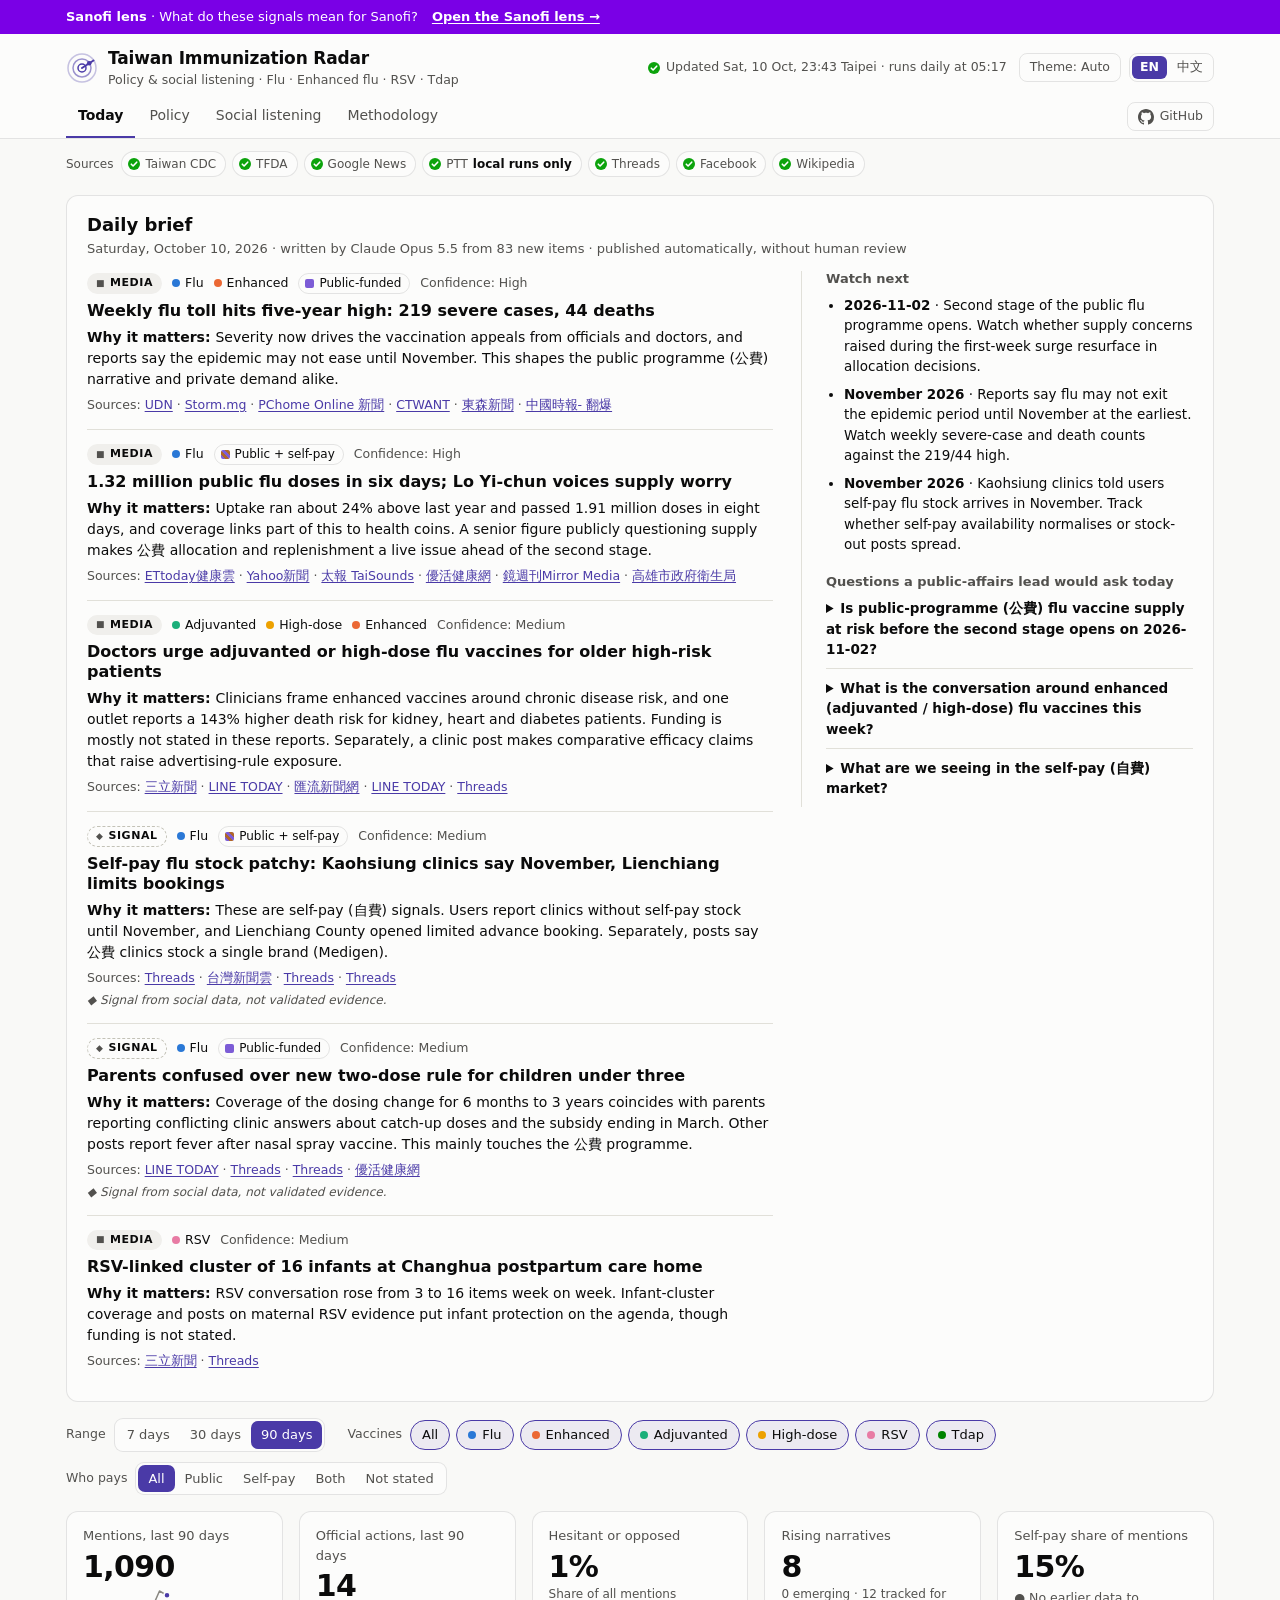
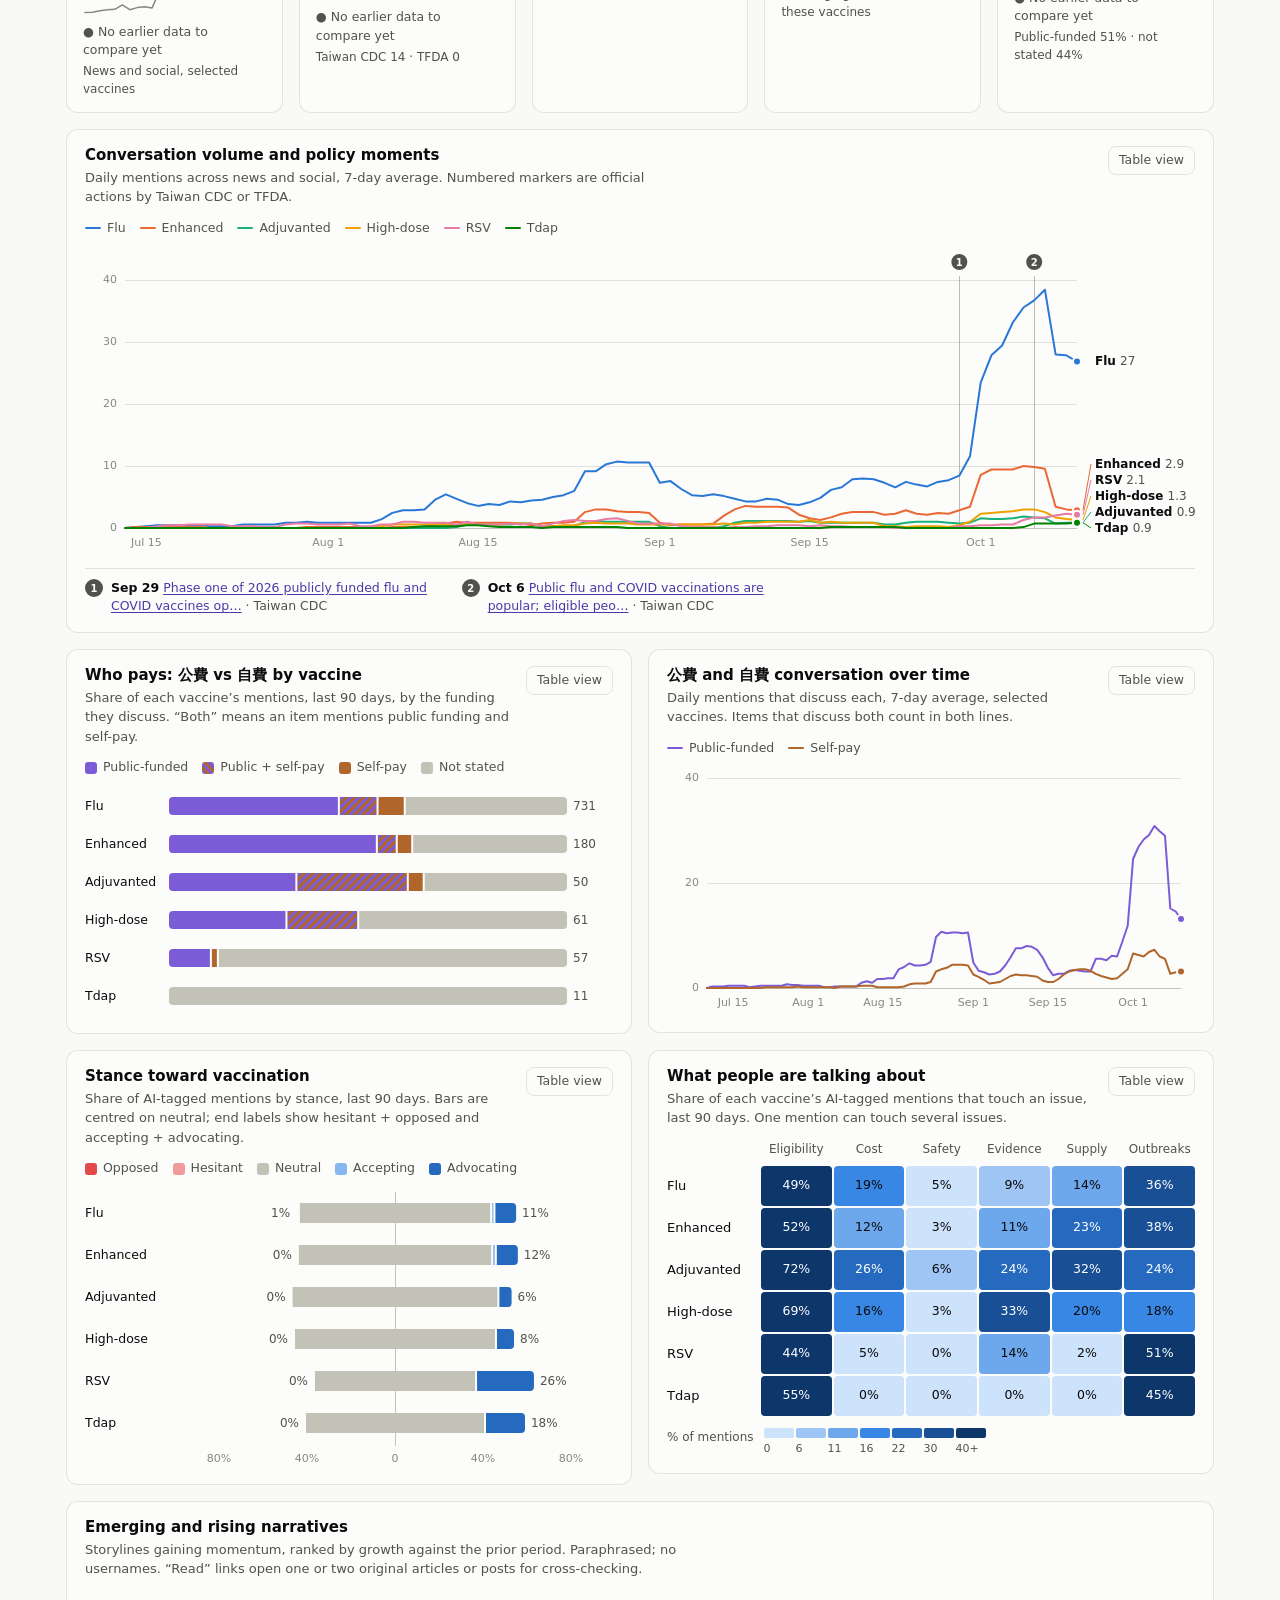
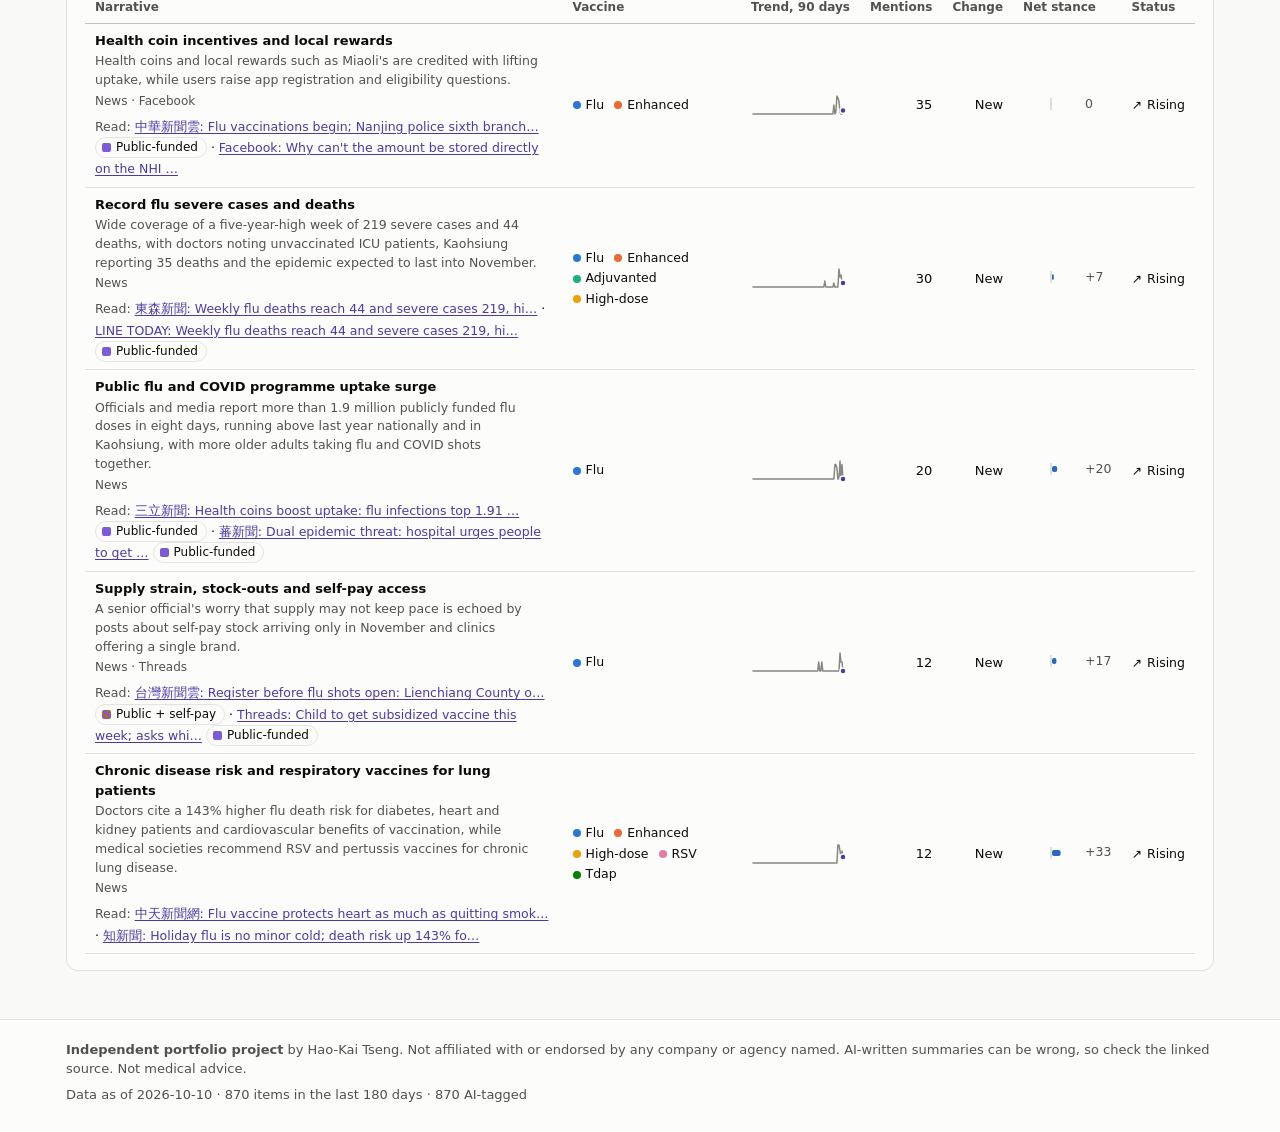
==== site/index.html @ c6f36b1d "Catch adjuvanted/high-dose and 公費/自費; narrative links; drop stakeholder map - News search: one term " ====
<!doctype html>
<html lang="en">
<head>
<meta charset="utf-8">
<meta name="viewport" content="width=device-width, initial-scale=1">
<title>Taiwan Immunization Radar</title>
<meta name="description" content="Daily policy and social-listening dashboard for flu (including enhanced, adjuvanted and high-dose vaccines), RSV and Tdap in Taiwan. Independent portfolio project.">
<script>/* set the language before first paint, so Chinese readers never see the English layout flash */
try { var l = new URLSearchParams(location.search).get('lang') || localStorage.getItem('radar-lang'); if (l === 'zh') document.documentElement.lang = 'zh-Hant-TW'; } catch (e) {}</script>
<link rel="stylesheet" href="style.css">
</head>
<body data-page="main" data-title-zh="台灣疫苗接種雷達 · Taiwan Immunization Radar">
<div class="top-banner" role="note">
  <div class="wrap">
    <span data-lang="en"><strong>Sanofi lens</strong> · What do these signals mean for Sanofi?</span>
    <span data-lang="zh"><strong>Sanofi 洞見</strong>・這些訊號對Sanofi疫苗策略的意涵。</span>
    <a href="lens/" data-keep-lang><span data-lang="en">Open the Sanofi lens →</span><span data-lang="zh">開啟 Sanofi 洞見 →</span></a>
  </div>
</div>
<header class="site-header">
  <div class="wrap header-row">
    <a class="brand" href="#today" aria-label="Taiwan Immunization Radar, home" data-aria-zh="台灣疫苗接種雷達，首頁">
      <svg class="brand-mark" viewBox="0 0 32 32" aria-hidden="true">
        <circle cx="16" cy="16" r="14" fill="none" stroke="currentColor" stroke-width="1.5" opacity=".3"/>
        <circle cx="16" cy="16" r="9" fill="none" stroke="currentColor" stroke-width="1.5" opacity=".55"/>
        <circle cx="16" cy="16" r="4" fill="none" stroke="currentColor" stroke-width="1.5"/>
        <path d="M16 16 L27.5 8.5" stroke="currentColor" stroke-width="2" stroke-linecap="round"/>
        <circle cx="23.2" cy="11.3" r="2.3" fill="currentColor"/>
      </svg>
      <span>
        <span class="brand-name"><span data-lang="en">Taiwan Immunization Radar</span><span data-lang="zh">台灣疫苗接種雷達</span></span>
        <span class="brand-sub"><span data-lang="en">Policy &amp; social listening · Flu · Enhanced flu · RSV · Tdap</span><span data-lang="zh">政策追蹤與社群輿情 · 流感 · 加強型流感 · RSV · Tdap</span></span>
      </span>
    </a>
    <div class="header-meta">
      <span class="updated" id="updated"></span>
      <div class="meta-controls">
        <a class="btn-ghost gh-link gh-mobile" href="https://github.com/haokaitseng/sanofi_taiwan_immunization_radar" target="_blank" rel="noopener noreferrer" aria-label="Source code on GitHub (opens in a new tab)" data-aria-zh="GitHub 原始碼（另開新分頁）">
          <svg viewBox="0 0 16 16" aria-hidden="true"><path d="M8 0C3.58 0 0 3.58 0 8c0 3.54 2.29 6.53 5.47 7.59.4.07.55-.17.55-.38 0-.19-.01-.82-.01-1.49-2.01.37-2.53-.49-2.69-.94-.09-.23-.48-.94-.82-1.13-.28-.15-.68-.52-.01-.53.63-.01 1.08.58 1.23.82.72 1.21 1.87.87 2.33.66.07-.52.28-.87.51-1.07-1.78-.2-3.64-.89-3.64-3.95 0-.87.31-1.59.82-2.15-.08-.2-.36-1.02.08-2.12 0 0 .67-.21 2.2.82.64-.18 1.32-.27 2-.27.68 0 1.36.09 2 .27 1.53-1.04 2.2-.82 2.2-.82.44 1.1.16 1.92.08 2.12.51.56.82 1.27.82 2.15 0 3.07-1.87 3.75-3.65 3.95.29.25.54.73.54 1.48 0 1.07-.01 1.93-.01 2.2 0 .21.15.46.55.38A8.013 8.013 0 0016 8c0-4.42-3.58-8-8-8z"/></svg>
        </a>
        <button class="btn-ghost" id="theme-btn" type="button">Theme: Auto</button>
        <div class="lang-switch" role="group" aria-label="Language / 語言">
          <button type="button" data-lang-set="en" aria-pressed="true" lang="en">EN</button>
          <button type="button" data-lang-set="zh" aria-pressed="false" lang="zh-Hant-TW">中文</button>
        </div>
      </div>
    </div>
  </div>
  <div class="wrap nav-row">
    <nav class="tabs" role="tablist" aria-label="Views" data-aria-zh="頁面">
      <button type="button" role="tab" id="tab-today" data-view="today" aria-controls="view-today"><span data-lang="en">Today</span><span data-lang="zh">今日</span></button>
      <button type="button" role="tab" id="tab-policy" data-view="policy" aria-controls="view-policy"><span data-lang="en">Policy</span><span data-lang="zh">政策</span></button>
      <button type="button" role="tab" id="tab-social" data-view="social" aria-controls="view-social"><span data-lang="en">Social listening</span><span data-lang="zh">社群輿情</span></button>
      <button type="button" role="tab" id="tab-method" data-view="method" aria-controls="view-method"><span data-lang="en">Methodology</span><span data-lang="zh">方法</span></button>
    </nav>
    <a class="btn-ghost gh-link gh-desktop" href="https://github.com/haokaitseng/sanofi_taiwan_immunization_radar" target="_blank" rel="noopener noreferrer" aria-label="Source code on GitHub (opens in a new tab)" data-aria-zh="GitHub 原始碼（另開新分頁）">
      <svg viewBox="0 0 16 16" aria-hidden="true"><path d="M8 0C3.58 0 0 3.58 0 8c0 3.54 2.29 6.53 5.47 7.59.4.07.55-.17.55-.38 0-.19-.01-.82-.01-1.49-2.01.37-2.53-.49-2.69-.94-.09-.23-.48-.94-.82-1.13-.28-.15-.68-.52-.01-.53.63-.01 1.08.58 1.23.82.72 1.21 1.87.87 2.33.66.07-.52.28-.87.51-1.07-1.78-.2-3.64-.89-3.64-3.95 0-.87.31-1.59.82-2.15-.08-.2-.36-1.02.08-2.12 0 0 .67-.21 2.2.82.64-.18 1.32-.27 2-.27.68 0 1.36.09 2 .27 1.53-1.04 2.2-.82 2.2-.82.44 1.1.16 1.92.08 2.12.51.56.82 1.27.82 2.15 0 3.07-1.87 3.75-3.65 3.95.29.25.54.73.54 1.48 0 1.07-.01 1.93-.01 2.2 0 .21.15.46.55.38A8.013 8.013 0 0016 8c0-4.42-3.58-8-8-8z"/></svg>
      <span class="hide-sm">GitHub</span>
    </a>
  </div>
</header>

<div class="wrap status-strip" id="status-strip" role="list" aria-label="Data source status" data-aria-zh="資料來源狀態"></div>

<main class="wrap" id="main">
  <noscript><p class="card">This dashboard needs JavaScript to draw its charts. 此儀表板需要 JavaScript 才能繪製圖表。</p></noscript>
  <p class="card" id="load-error" hidden><span data-lang="en">Could not load today’s data file. Please try again later.</span><span data-lang="zh">無法載入今日的資料檔，請稍後再試。</span></p>
  <section id="view-today" role="tabpanel" aria-labelledby="tab-today"></section>
  <section id="view-policy" role="tabpanel" aria-labelledby="tab-policy" hidden></section>
  <section id="view-social" role="tabpanel" aria-labelledby="tab-social" hidden></section>

  <section id="view-method" role="tabpanel" aria-labelledby="tab-method" hidden>
    <div class="view-head">
      <h2><span data-lang="en">Methodology</span><span data-lang="zh">方法</span></h2>
      <p class="muted"><span data-lang="en">How the radar is built, what it can and cannot tell you, and the rules it follows.</span><span data-lang="zh">雷達如何建置、能與不能告訴你什麼，以及所遵循的規則。</span></p>
    </div>
    <section class="card">
      <div data-lang="en">
        <h3 class="card-title">Daily pipeline</h3>
        <p class="card-sub">Runs by itself every day at 05:17 Taipei time on GitHub Actions. The site is a static page on GitHub Pages, so it never sleeps and needs no server.</p>
        <ol class="pipeline">
          <li><span class="step-n">1</span><strong>Collect</strong><span>Taiwan CDC, TFDA, Google News, PTT, Threads, comments on public Facebook pages, Wikipedia pageviews</span></li>
          <li><span class="step-n">2</span><strong>Clean</strong><span>Remove duplicates by URL and near-identical headlines, drop off-topic items such as animal influenza</span></li>
          <li><span class="step-n">3</span><strong>Tag</strong><span>Claude Haiku 5.5 labels vaccine, who pays (公費 / 自費), issue, stance, speaker and storyline, and writes short English and Chinese summaries</span></li>
          <li><span class="step-n">4</span><strong>Analyse</strong><span>Claude Opus 5.5 writes the daily brief, explains official actions and groups storylines, citing sources for every claim, then translates it into Traditional Chinese</span></li>
          <li><span class="step-n">5</span><strong>Validate</strong><span>Schema and sanity checks. If a source fails, its light turns amber and the rest of the run carries on</span></li>
          <li><span class="step-n">6</span><strong>Publish</strong><span>Commit the data to GitHub and redeploy. Git history doubles as a dated archive</span></li>
        </ol>
      </div>
      <div data-lang="zh">
        <h3 class="card-title">每日資料流程</h3>
        <p class="card-sub">每天台灣時間05:17在GitHub Actions 上自動執行。網站是GitHub Pages靜態頁面，不需伺服器。</p>
        <ol class="pipeline">
          <li><span class="step-n">1</span><strong>收集</strong><span>疾管署、食藥署、Google 新聞、PTT、Threads、Facebook 公開粉專留言、維基百科瀏覽量</span></li>
          <li><span class="step-n">2</span><strong>清理</strong><span>依網址與近似標題去除重複，剔除禽流感等離題內容</span></li>
          <li><span class="step-n">3</span><strong>標註</strong><span>Claude Haiku 5.5 標註疫苗、費用來源（公費／自費）、議題、立場、發言者與敘事主軸，並撰寫中英文簡短摘要</span></li>
          <li><span class="step-n">4</span><strong>分析</strong><span>Claude Opus 5.5 撰寫每日簡報、說明官方行動並歸納敘事主軸，每項論述都附上來源，再譯為繁體中文</span></li>
          <li><span class="step-n">5</span><strong>驗證</strong><span>結構與合理性檢查。若某個來源失敗，其燈號轉為黃色，其餘流程照常進行</span></li>
          <li><span class="step-n">6</span><strong>發布</strong><span>將資料提交至 GitHub 並重新部署，Git 歷史同時是有日期的存檔</span></li>
        </ol>
      </div>
    </section>
    <section class="card">
      <h3 class="card-title"><span data-lang="en">Sources</span><span data-lang="zh">資料來源</span></h3>
      <p class="card-sub"><span data-lang="en">Policy sources are limited to Taiwan CDC and TFDA. Social data is published only as counts, themes and paraphrases.</span><span data-lang="zh">政策來源僅限疾管署與食藥署。社群資料只以數量、主題與改寫內容發布。</span></p>
      <div class="table-wrap" id="sources-table"></div>
    </section>
    <div class="grid-2">
      <section class="card">
        <div data-lang="en">
          <h3 class="card-title">Definitions</h3>
          <dl class="defs" style="margin-top:12px">
            <dt>Vaccine groups</dt>
            <dd><strong>Flu</strong>: influenza vaccination in general (流感疫苗). <strong>Enhanced flu</strong> is tracked as three categories: <strong>Enhanced</strong> (加強型), when a mention covers adjuvanted or high-dose vaccines without saying which; <strong>Adjuvanted</strong> (佐劑, e.g. FLUAD 輔流禦); and <strong>High-dose</strong> (高劑量, e.g. Efluelda 菲優達). A mention that names both types counts under both. News articles count under a type when a search for that type or brand matched the article’s text, even if the headline only says 加強型. <strong>RSV</strong>: long-acting infant antibodies including nirsevimab (Beyfortus), plus maternal and older-adult RSV vaccines. <strong>Tdap</strong>: tetanus, diphtheria and acellular pertussis boosters, including in pregnancy, and pertussis itself.</dd>
            <dt>Who pays</dt>
            <dd><strong>Public-funded</strong> (公費): the government programme, free for eligible groups. <strong>Self-pay</strong> (自費): paid out of pocket, for example clinics’ own stock. <strong>Both</strong>: the item mentions both, even in passing. <strong>Not stated</strong>: it mentions neither. In the Who pays filter, 公費 and 自費 each include the items that discuss both.</dd>
            <dt>Stance scale</dt>
            <dd>Adapted from the WHO SAGE vaccine-hesitancy continuum. <strong>Advocating</strong>: urges others to vaccinate. <strong>Accepting</strong>: has vaccinated or intends to. <strong>Neutral</strong>: news or information with no stance. <strong>Hesitant</strong>: delays, doubts or asks for reassurance. <strong>Opposed</strong>: rejects vaccination or spreads anti-vaccine claims.</dd>
            <dt>Evidence tiers</dt>
            <dd><strong>▲ Policy</strong>: official notices from Taiwan CDC or TFDA. <strong>■ Media</strong>: news reports. <strong>◆ Signal</strong>: social posts. Signals show volume and narratives, never facts.</dd>
            <dt>Issues</dt>
            <dd>Eligibility and access · Cost and self-pay · Safety and side effects · Effectiveness and evidence · Supply and availability · Disease risk and outbreaks. One mention can touch several issues.</dd>
          </dl>
        </div>
        <div data-lang="zh">
          <h3 class="card-title">名詞定義</h3>
          <dl class="defs" style="margin-top:12px">
            <dt>疫苗分類</dt>
            <dd><strong>流感</strong>：一般的流感疫苗接種。<strong>加強型流感</strong>分為三類追蹤：<strong>加強型</strong>，指提及佐劑或高劑量疫苗但未說明是哪一種；<strong>佐劑</strong>（如輔流禦 FLUAD）；以及<strong>高劑量</strong>（如菲優達 Efluelda）。同時提到兩種類型的提及會分別計入。若某類型或品牌的搜尋比對到新聞內文，即使標題只寫「加強型」，也計入該類型。<strong>RSV</strong>：包括 nirsevimab（Beyfortus）在內的長效嬰兒抗體，以及孕婦與長者 RSV 疫苗。<strong>Tdap</strong>：破傷風、白喉、非細胞性百日咳追加劑（包括孕期接種），以及百日咳本身。</dd>
            <dt>費用來源</dt>
            <dd><strong>公費</strong>：政府計畫，符合資格者免費接種。<strong>自費</strong>：自行付費，例如診所自備的疫苗。<strong>公費＋自費</strong>：項目兩者都提到，即使只是順帶一提。<strong>未說明</strong>：兩者皆未提及。「費用」篩選中的公費與自費，都包含兩者皆談到的項目。</dd>
            <dt>立場量表</dt>
            <dd>改編自 WHO SAGE 疫苗猶豫連續光譜。<strong>倡議</strong>：鼓勵他人接種。<strong>接受</strong>：已接種或打算接種。<strong>中立</strong>：沒有立場的新聞或資訊。<strong>猶豫</strong>：延後、懷疑或需要再三確認。<strong>反對</strong>：拒絕接種或散布反疫苗說法。</dd>
            <dt>證據層級</dt>
            <dd><strong>▲ 政策</strong>：疾管署或食藥署的官方公告。<strong>■ 媒體</strong>：新聞報導。<strong>◆ 社群訊號</strong>：社群貼文。訊號反映聲量與敘事，不代表事實。</dd>
            <dt>議題</dt>
            <dd>接種資格與可近性 · 費用與自費 · 安全性與副作用 · 效果與科學證據 · 供應與取得 · 疾病風險與疫情。一則提及可涉及多個議題。</dd>
          </dl>
        </div>
      </section>
      <section class="card">
        <div data-lang="en">
          <h3 class="card-title">Limitations</h3>
          <ul class="plain" style="margin-top:12px">
            <li>Facebook coverage is limited to public pages.</li>
            <li>Threads and Facebook arrive through third-party scrapers that break when platforms change.</li>
            <li>Keyword-based collection misses posts that never name the vaccine or disease. News headlines that name no vaccine are kept only when they came from a vaccine-specific search, and the AI tagger confirms or drops them.</li>
            <li>News arrives as headlines only. Vaccine types and who pays inside an article are inferred from separate type, brand and 公費 / 自費 searches, which Google matches against the full text.</li>
            <li>Stance, issue and who-pays tags are AI-generated. Posts collected before 2026-10-11 were labelled for who pays from their paraphrase.</li>
            <li>Volumes count mentions, not people.</li>
          </ul>
        </div>
        <div data-lang="zh">
          <h3 class="card-title">限制</h3>
          <ul class="plain" style="margin-top:12px">
            <li>Facebook 僅涵蓋公開粉專。</li>
            <li>Threads 與 Facebook 透過第三方爬蟲取得，平台改版時可能失效。</li>
            <li>以關鍵字收集會漏掉從未提及疫苗或疾病名稱的貼文。未提及疫苗的新聞標題，只有來自特定疫苗搜尋時才會保留，並由 AI 標註確認或剔除。</li>
            <li>新聞僅取得標題。文章內提到的疫苗類型與費用來源，是由另外的類型、品牌與公費／自費搜尋推得（Google 以全文比對）。</li>
            <li>立場、議題與費用來源標註由 AI 產生。2026-10-11 前收集的貼文，費用來源依其改寫內容判斷。</li>
            <li>聲量計算的是提及次數而非人數。</li>
          </ul>
        </div>
      </section>
    </div>
    <section class="card">
      <div data-lang="en">
        <h3 class="card-title">Privacy, compliance and AI use</h3>
        <ul class="plain" style="margin-top:12px">
          <li>Social posts are stored as counts, tags and short AI paraphrases. Verbatim post text is deleted once a post is tagged, and no usernames or profile data are kept, including in the public code repository.</li>
          <li>Only public pages and permitted APIs are collected, within each platform’s terms and robots rules.</li>
          <li>No product claims and no medical advice. Advertising prescription medicines to the public is restricted in Taiwan.</li>
          <li>AI-written text is labelled and linked to its sources. Prompts and model versions are kept in the code repository.</li>
          <li>The Traditional Chinese version is written by the same AI models: Haiku drafts the item summaries and Opus translates the analysis. Product names and acronyms stay in English, and official notices keep their original Chinese titles.</li>
          <li>Independent portfolio project. Not affiliated with or endorsed by any company or agency named.</li>
        </ul>
      </div>
      <div data-lang="zh">
        <h3 class="card-title">隱私、法規遵循與 AI 使用</h3>
        <ul class="plain" style="margin-top:12px">
          <li>社群貼文僅以數量、標籤與簡短的 AI 改寫內容儲存。貼文完成標註後即刪除原文，不保留任何使用者名稱或個人檔案資料，公開的程式碼儲存庫中亦然。</li>
          <li>只收集公開頁面與獲許可的 API，並遵守各平台的使用條款與 robots 規則。</li>
          <li>不含產品宣稱，也不提供醫療建議。台灣限制對一般民眾刊登處方藥廣告。</li>
          <li>AI 撰寫的內容均有標示並連結至來源。提示詞與模型版本都保存在程式碼儲存庫中。</li>
          <li>繁體中文版同樣由 AI 產生：Haiku 撰寫各則摘要，Opus 翻譯分析內容。產品名稱與縮寫保留英文，官方公告則維持原始中文標題。</li>
          <li>獨立作品集專案，與文中提及的任何公司或機關均無隸屬或背書關係。</li>
        </ul>
      </div>
    </section>
  </section>
</main>

<footer class="site-footer">
  <div class="wrap">
    <p data-lang="en"><strong>Independent portfolio project</strong> by Hao-Kai Tseng. Not affiliated with or endorsed by any company or agency named. AI-written summaries can be wrong, so check the linked source. Not medical advice.</p>
    <p data-lang="zh"><strong>獨立作品集專案</strong>，作者 Hao-Kai Tseng。與文中提及的任何公司或機關均無隸屬或背書關係。AI 撰寫的摘要可能有誤，請查證連結的原始來源。非醫療建議。</p>
    <p id="footer-meta"></p>
  </div>
</footer>

<div id="tip" role="tooltip" hidden></div>
<script src="app.js"></script>
</body>
</html>
---- site/style.css ----
/* =========================================================
   Tokens. Chart colours come from the validated reference
   palette (dataviz skill); dark values are selected steps,
   not an automatic flip.
   ========================================================= */
:root {
  color-scheme: light;
  --page: #f9f9f7;
  --surface: #fcfcfb;
  --surface-2: #f0efec;
  --text-1: #0b0b0b;
  --text-2: #52514e;
  --text-3: #898781;
  --grid: #e1e0d9;
  --axis: #c3c2b7;
  --border: rgba(11, 11, 11, 0.10);
  --accent: #4a3aa7;
  --accent-ink: #ffffff;
  --accent-wash: rgba(74, 58, 167, 0.08);
  /* vaccine groups: categorical slots 1-6, fixed order */
  --s-flu: #2a78d6;
  --s-enh: #eb6834;
  --s-adj: #1baf7a;
  --s-hd: #eda100;
  --s-rsv: #e87ba4;
  --s-tdap: #008300;
  /* stance: diverging blue <-> red, neutral gray midpoint */
  --st-opp: #e34948;
  --st-hes: #ef9b9a;
  --st-neu: #c3c2b7;
  --st-acc: #86b6ef;
  --st-adv: #256abf;
  /* sequential blue, low -> high */
  --seq-0: #cde2fb; --seq-1: #9ec5f4; --seq-2: #6da7ec; --seq-3: #3987e5;
  --seq-4: #256abf; --seq-5: #184f95; --seq-6: #0d366b;
  --seq-ink-0: #0b0b0b; --seq-ink-1: #0b0b0b; --seq-ink-2: #0b0b0b; --seq-ink-3: #0b0b0b;
  --seq-ink-4: #ffffff; --seq-ink-5: #ffffff; --seq-ink-6: #ffffff;
  /* status: fixed, always with icon + label */
  --good: #0ca30c; --warning: #fab219; --serious: #ec835a; --critical: #d03b3b;
  --good-text: #006300; --bad-text: #d03b3b;
  --tip-shadow: 0 8px 28px rgba(11, 11, 11, 0.14);
  /* who pays: hues outside the vaccine palette; "both" is a stripe of the two */
  --f-pub: #7c5cd6; --f-self: #b0662a; --f-ns: #c3c2b7;
}
@media (prefers-color-scheme: dark) {
  :root:where(:not([data-theme="light"])) {
    color-scheme: dark;
    --page: #0d0d0d; --surface: #1a1a19; --surface-2: #242423;
    --text-1: #ffffff; --text-2: #c3c2b7; --text-3: #898781;
    --grid: #2c2c2a; --axis: #383835; --border: rgba(255, 255, 255, 0.10);
    --accent: #9085e9; --accent-ink: #0d0d0d; --accent-wash: rgba(144, 133, 233, 0.14);
    --s-flu: #3987e5; --s-enh: #d95926; --s-adj: #199e70; --s-hd: #c98500; --s-rsv: #d55181; --s-tdap: #008300;
    --st-opp: #e66767; --st-hes: #804140; --st-neu: #52514e; --st-acc: #184f95; --st-adv: #5598e7;
    --seq-0: #0d366b; --seq-1: #184f95; --seq-2: #256abf; --seq-3: #3987e5;
    --seq-4: #6da7ec; --seq-5: #9ec5f4; --seq-6: #cde2fb;
    --seq-ink-0: #ffffff; --seq-ink-1: #ffffff; --seq-ink-2: #ffffff; --seq-ink-3: #0b0b0b;
    --seq-ink-4: #0b0b0b; --seq-ink-5: #0b0b0b; --seq-ink-6: #0b0b0b;
    --good-text: #0ca30c; --bad-text: #e66767;
    --tip-shadow: 0 8px 28px rgba(0, 0, 0, 0.5);
    --f-pub: #a491f0; --f-self: #d98a4a; --f-ns: #52514e;
  }
}
:root[data-theme="dark"] {
  color-scheme: dark;
  --page: #0d0d0d; --surface: #1a1a19; --surface-2: #242423;
  --text-1: #ffffff; --text-2: #c3c2b7; --text-3: #898781;
  --grid: #2c2c2a; --axis: #383835; --border: rgba(255, 255, 255, 0.10);
  --accent: #9085e9; --accent-ink: #0d0d0d; --accent-wash: rgba(144, 133, 233, 0.14);
  --s-flu: #3987e5; --s-enh: #d95926; --s-adj: #199e70; --s-hd: #c98500; --s-rsv: #d55181; --s-tdap: #008300;
  --st-opp: #e66767; --st-hes: #804140; --st-neu: #52514e; --st-acc: #184f95; --st-adv: #5598e7;
  --seq-0: #0d366b; --seq-1: #184f95; --seq-2: #256abf; --seq-3: #3987e5;
  --seq-4: #6da7ec; --seq-5: #9ec5f4; --seq-6: #cde2fb;
  --seq-ink-0: #ffffff; --seq-ink-1: #ffffff; --seq-ink-2: #ffffff; --seq-ink-3: #0b0b0b;
  --seq-ink-4: #0b0b0b; --seq-ink-5: #0b0b0b; --seq-ink-6: #0b0b0b;
  --good-text: #0ca30c; --bad-text: #e66767;
  --tip-shadow: 0 8px 28px rgba(0, 0, 0, 0.5);
  --f-pub: #a491f0; --f-self: #d98a4a; --f-ns: #52514e;
}

/* ---------- base ---------- */
*, *::before, *::after { box-sizing: border-box; }
[hidden] { display: none !important; }
html { -webkit-text-size-adjust: 100%; }
body {
  margin: 0;
  background: var(--page);
  color: var(--text-1);
  font: 15px/1.5 system-ui, -apple-system, "Segoe UI", "Noto Sans TC", "PingFang TC", "Microsoft JhengHei", sans-serif;
}
a { color: var(--accent); text-underline-offset: 2px; }
h1, h2, h3, h4, p { margin: 0; }
h1, h2, h3, h4 { line-height: 1.25; }
button { font: inherit; }
:focus-visible { outline: 2px solid var(--accent); outline-offset: 2px; }
.wrap { max-width: 1180px; margin: 0 auto; padding: 0 16px; }
.muted { color: var(--text-2); }
.small { font-size: 12.5px; }

/* ---------- header ---------- */
.site-header { position: sticky; top: 0; z-index: 20; background: var(--surface); border-bottom: 1px solid var(--border); }
.header-row { display: flex; flex-wrap: wrap; align-items: center; justify-content: space-between; gap: 8px 16px; padding-top: 12px; padding-bottom: 6px; }
.brand { display: flex; align-items: center; gap: 10px; color: var(--text-1); text-decoration: none; min-width: 0; }
.brand-mark { width: 32px; height: 32px; flex: none; color: var(--accent); }
.brand-name { display: block; font-size: 17px; font-weight: 700; letter-spacing: -0.01em; }
.brand-sub { display: block; font-size: 12.5px; color: var(--text-2); }
.header-meta { display: flex; flex-wrap: wrap; align-items: center; gap: 6px 12px; font-size: 12.5px; color: var(--text-2); }
.updated { display: inline-flex; align-items: center; gap: 6px; }
.tabs { display: flex; gap: 2px; overflow-x: auto; scrollbar-width: none; }
.tabs::-webkit-scrollbar { display: none; }
.tabs button {
  appearance: none; background: none; border: 0; border-bottom: 2px solid transparent;
  padding: 9px 12px 10px; font-size: 14px; color: var(--text-2); cursor: pointer; white-space: nowrap;
}
.tabs button:hover { color: var(--text-1); }
.tabs button[aria-selected="true"] { color: var(--text-1); border-bottom-color: var(--accent); font-weight: 600; }
.status-strip { display: flex; align-items: center; gap: 6px; overflow-x: auto; padding-top: 12px; padding-bottom: 2px; }
.strip-label { font-size: 12px; color: var(--text-2); white-space: nowrap; margin-right: 2px; }
.src-chip {
  display: inline-flex; align-items: center; gap: 5px; white-space: nowrap;
  font-size: 12px; color: var(--text-2); background: var(--surface);
  border: 1px solid var(--border); border-radius: 999px; padding: 3px 9px 3px 6px;
}
.src-stale { color: var(--text-1); font-weight: 600; }
.status-icon { flex: none; display: block; }
@media (max-width: 700px) {
  .site-header { position: static; }
  .header-meta { width: 100%; justify-content: space-between; }   /* controls wrap under "Updated" on narrow phones */
  .hide-sm { display: none; }
}

/* ---------- buttons, filters ---------- */
.btn-ghost {
  appearance: none; background: transparent; color: var(--text-2);
  border: 1px solid var(--border); border-radius: 8px; padding: 4px 10px;
  font-size: 12.5px; cursor: pointer; white-space: nowrap;
}
.btn-ghost:hover { background: var(--surface-2); color: var(--text-1); }
.btn-ghost[aria-pressed="true"] { background: var(--accent-wash); border-color: var(--accent); color: var(--text-1); }
.filters { display: flex; flex-wrap: wrap; align-items: center; gap: 10px 22px; }
.filter { display: flex; flex-wrap: wrap; align-items: center; gap: 8px; }
.filter-label { font-size: 12.5px; color: var(--text-2); }
.seg { display: inline-flex; flex-wrap: wrap; background: var(--surface); border: 1px solid var(--border); border-radius: 9px; padding: 2px; }
.seg button { appearance: none; border: 0; background: none; font-size: 13px; color: var(--text-2); padding: 4px 10px; border-radius: 7px; cursor: pointer; }
.seg button:hover { color: var(--text-1); }
.seg button[aria-checked="true"] { background: var(--accent); color: var(--accent-ink); }
.chips { display: flex; flex-wrap: wrap; gap: 6px; }
.chip {
  appearance: none; display: inline-flex; align-items: center; gap: 6px; cursor: pointer;
  font-size: 13px; color: var(--text-2); background: var(--surface);
  border: 1px solid var(--border); border-radius: 999px; padding: 4px 11px;
}
.chip:hover { color: var(--text-1); }
.chip[aria-pressed="true"] { color: var(--text-1); background: var(--accent-wash); border-color: var(--accent); }
.dot { display: inline-block; width: 8px; height: 8px; border-radius: 50%; flex: none; }
select {
  font: inherit; font-size: 13px; color: var(--text-1); background: var(--surface);
  border: 1px solid var(--border); border-radius: 8px; padding: 4px 8px;
}

/* ---------- layout + cards ---------- */
main.wrap { padding-top: 16px; padding-bottom: 48px; }
main > section { display: grid; gap: 16px; }
.view-head h2 { font-size: 22px; font-weight: 700; letter-spacing: -0.01em; }
.view-head p { margin-top: 4px; font-size: 14px; max-width: 80ch; }
.card { background: var(--surface); border: 1px solid var(--border); border-radius: 12px; padding: 16px 18px; min-width: 0; }
.card-head { display: flex; align-items: flex-start; justify-content: space-between; gap: 12px; margin-bottom: 12px; }
.card-title { font-size: 15px; font-weight: 650; }
.card-sub { font-size: 13px; color: var(--text-2); margin-top: 3px; max-width: 72ch; }
.grid-2 { display: grid; gap: 16px; grid-template-columns: repeat(2, minmax(0, 1fr)); align-items: start; }
.grid-3 { display: grid; gap: 16px; grid-template-columns: repeat(3, minmax(0, 1fr)); align-items: start; }
.stack { display: grid; gap: 16px; align-content: start; }
@media (max-width: 1000px) { .grid-3 { grid-template-columns: 1fr; } }
@media (max-width: 900px) { .grid-2 { grid-template-columns: 1fr; } }
.pill { display: inline-flex; align-items: center; font-size: 11.5px; color: var(--text-2); border: 1px solid var(--border); border-radius: 999px; padding: 1px 8px; white-space: nowrap; }
.tag { font-size: 12.5px; color: var(--text-2); }
.empty { padding: 28px 8px; text-align: center; }
.empty-title { font-weight: 600; margin-bottom: 4px; }

/* ---------- badges ---------- */
.type {
  display: inline-flex; align-items: center; gap: 5px; white-space: nowrap;
  font-size: 11px; font-weight: 700; letter-spacing: 0.05em; text-transform: uppercase;
  color: var(--text-1); background: var(--surface-2); border: 1px solid transparent; border-radius: 999px; padding: 1px 8px;
}
.type .glyph { font-size: 9px; color: var(--text-2); }
.type-signal { background: transparent; border: 1px dashed var(--axis); }
.vac { display: inline-flex; align-items: center; gap: 5px; font-size: 12.5px; color: var(--text-1); white-space: nowrap; }
.meta-row { display: flex; flex-wrap: wrap; align-items: center; gap: 6px 10px; font-size: 12.5px; color: var(--text-2); }
.status { display: inline-flex; align-items: center; gap: 5px; font-size: 12.5px; white-space: nowrap; color: var(--text-1); }

/* ---------- daily brief ---------- */
.brief { padding: 18px 20px 16px; }
.brief-list { list-style: none; margin: 0; padding: 0; }
.brief-item { padding: 14px 0; border-top: 1px solid var(--grid); }
.brief-item:first-child { border-top: 0; padding-top: 2px; }
.brief-h { font-size: 16px; font-weight: 650; margin-top: 7px; }
.zh { font-size: 13.5px; color: var(--text-2); margin-top: 2px; }
.why { font-size: 14px; margin-top: 6px; max-width: 82ch; }
.why strong { font-weight: 600; }
.src { font-size: 12.5px; color: var(--text-2); margin-top: 6px; }
.signal-note { font-size: 12px; color: var(--text-2); margin-top: 3px; font-style: italic; }
.brief .card-sub { max-width: none; }
.brief-body { display: grid; grid-template-columns: minmax(0, 1.75fr) minmax(0, 1fr); gap: 28px; align-items: start; }
.brief-aside { display: grid; gap: 20px; border-left: 1px solid var(--grid); padding-left: 24px; }
.brief-aside h3 { font-size: 13px; font-weight: 650; color: var(--text-2); margin-bottom: 8px; }
.watch ul { margin: 0; padding-left: 18px; display: grid; gap: 8px; font-size: 13.5px; }
.watch-when { font-weight: 600; }
details { border-top: 1px solid var(--grid); padding: 9px 0; font-size: 13.5px; }
details:first-of-type { border-top: 0; padding-top: 0; }
summary { cursor: pointer; font-weight: 600; }
details p { margin-top: 6px; }
.brief-more { display: none; margin: 2px 0 12px; }
@media (max-width: 900px) {
  .brief-body { grid-template-columns: 1fr; gap: 6px; }
  .brief-aside { border-left: 0; padding-left: 0; border-top: 1px solid var(--grid); padding-top: 14px; }
}
@media (max-width: 700px) {
  .brief:not(.expanded) .brief-item:nth-child(n+4) { display: none; }
  .brief:not(.expanded) .brief-more { display: inline-flex; }
}

/* ---------- KPI tiles ---------- */
.kpis { display: grid; gap: 16px; grid-template-columns: repeat(5, minmax(0, 1fr)); }
@media (max-width: 1060px) { .kpis { grid-template-columns: repeat(3, minmax(0, 1fr)); } }
.attn { display: grid; gap: 16px; grid-template-columns: repeat(auto-fit, minmax(160px, 1fr)); }
@media (max-width: 980px) { .kpis { grid-template-columns: repeat(2, minmax(0, 1fr)); } .kpis > :last-child:nth-child(odd) { grid-column: 1 / -1; } }
@media (max-width: 480px) { .kpis, .attn { gap: 10px; } .attn { grid-template-columns: repeat(2, minmax(0, 1fr)); } .kpi { padding: 12px 12px; } .kpi-value { font-size: 26px; } }
@media (max-width: 330px) { .kpis, .attn { grid-template-columns: 1fr; } .kpis > :last-child:nth-child(odd) { grid-column: auto; } }
.chips-inline { display: inline-flex; flex-wrap: wrap; gap: 2px 10px; }
.kpi { padding: 14px 16px; }
.kpi-label { font-size: 13px; color: var(--text-2); }
.kpi-row { display: flex; flex-wrap: wrap; align-items: flex-end; justify-content: space-between; gap: 4px 8px; margin-top: 4px; }
.kpi-value { font-size: 30px; font-weight: 650; letter-spacing: -0.02em; line-height: 1.1; }
.kpi-delta { font-size: 12.5px; margin-top: 6px; color: var(--text-2); }
.kpi-delta.good { color: var(--good-text); }
.kpi-delta.bad { color: var(--bad-text); }
.kpi-sub { font-size: 12px; color: var(--text-2); margin-top: 2px; }
.spark { display: block; flex: none; }
.spark-line { fill: none; stroke: var(--text-3); stroke-width: 1.5; stroke-linejoin: round; stroke-linecap: round; }
.spark-end { fill: var(--accent); stroke: var(--surface); stroke-width: 1.5; }

/* ---------- charts ---------- */
.legend { display: flex; flex-wrap: wrap; gap: 6px 14px; font-size: 12.5px; color: var(--text-2); margin-bottom: 8px; }
.legend-item { display: inline-flex; align-items: center; gap: 6px; }
.key-line { display: inline-block; width: 16px; height: 2px; border-radius: 1px; }
.key-rect { display: inline-block; width: 12px; height: 12px; border-radius: 3px; }
.legend-hint { color: var(--text-2); margin-left: auto; }
.chart-host { min-width: 0; }
.chart { display: block; overflow: visible; font-size: 11px; }
.chart .tick { fill: var(--text-3); font-variant-numeric: tabular-nums; }
.chart .grid-line { stroke: var(--grid); stroke-width: 1; shape-rendering: crispEdges; }
.chart .axis-line { stroke: var(--axis); stroke-width: 1; shape-rendering: crispEdges; }
.chart .line { fill: none; stroke-width: 2; stroke-linejoin: round; stroke-linecap: round; }
.chart .dot-ring { stroke: var(--surface); stroke-width: 2; }
.chart .crosshair { stroke: var(--text-3); stroke-width: 1; shape-rendering: crispEdges; pointer-events: none; }
.chart .event-line { stroke: var(--text-3); stroke-width: 1; opacity: 0.55; shape-rendering: crispEdges; }
.chart .event-link { stroke: var(--text-3); stroke-width: 1; fill: none; opacity: 0.8; }
.chart .event-badge { cursor: default; outline: none; }
.chart .event-badge circle { fill: var(--text-2); stroke: var(--surface); stroke-width: 2; }
.chart .event-badge text { fill: var(--surface); font-size: 10px; font-weight: 700; pointer-events: none; }
.chart .event-badge:hover circle, .chart .event-badge:focus circle { fill: var(--accent); }
.chart .leader { fill: none; stroke-width: 1; }
.chart .end-label { font-size: 12px; }
.chart .end-name { fill: var(--text-1); font-weight: 600; }
.chart .end-val { fill: var(--text-2); font-variant-numeric: tabular-nums; }
.chart .row-label { fill: var(--text-1); font-size: 12.5px; }
.chart .bar-val { fill: var(--text-2); font-size: 12px; font-variant-numeric: tabular-nums; }
.chart .seg-mark { outline: none; }
.chart .seg-mark:hover, .chart .seg-mark:focus { filter: brightness(1.1); }
.chart .seg-mark:focus-visible { stroke: var(--text-1); stroke-width: 2; }
.chart:focus-visible { outline: 2px solid var(--accent); outline-offset: 4px; border-radius: 4px; }
.event-list {
  list-style: none; margin: 12px 0 0; padding: 10px 0 0; border-top: 1px solid var(--grid);
  display: grid; grid-template-columns: repeat(auto-fill, minmax(270px, 1fr)); gap: 6px 20px;
  font-size: 12.5px; color: var(--text-2);
}
.event-list li { display: flex; gap: 8px; align-items: baseline; }
.ev-n {
  flex: none; display: inline-grid; place-items: center; width: 18px; height: 18px; border-radius: 50%;
  background: var(--text-2); color: var(--surface); font-size: 10px; font-weight: 700;
}
.ev-date { font-weight: 600; color: var(--text-1); }
.chart-note { display: flex; align-items: center; gap: 6px; font-size: 12px; color: var(--text-2); margin-top: 10px; }

/* heatmap */
.heat-scroll { overflow-x: auto; }
.heat { display: grid; gap: 2px; min-width: 430px; }
.heat-col { font-size: 12px; color: var(--text-2); text-align: center; padding: 0 2px 6px; align-self: end; }
.heat-row { display: flex; align-items: center; padding-right: 10px; font-size: 13px; }
.heat-cell {
  display: grid; place-items: center; height: 40px; border-radius: 4px;
  font-size: 12.5px; font-weight: 500; font-variant-numeric: tabular-nums;
}
.heat-cell:hover, .heat-cell:focus-visible { outline: 2px solid var(--text-1); outline-offset: -2px; }
.scale { display: flex; flex-wrap: wrap; align-items: flex-start; gap: 6px 10px; margin-top: 12px; font-size: 12px; color: var(--text-2); }
.scale-steps { display: flex; gap: 2px; }
.scale-step { display: grid; gap: 3px; width: 30px; font-size: 11px; font-variant-numeric: tabular-nums; }
.scale-step span { display: block; height: 10px; border-radius: 2px; }

/* tables */
.table-wrap { overflow-x: auto; }
.data-table { width: 100%; border-collapse: collapse; font-size: 13px; }
.data-table th, .data-table td { text-align: left; padding: 7px 10px; border-bottom: 1px solid var(--grid); vertical-align: top; }
.data-table thead th { font-size: 12px; font-weight: 600; color: var(--text-2); border-bottom-color: var(--axis); white-space: nowrap; }
.data-table tbody th { font-weight: 500; }
.data-table .num { text-align: right; font-variant-numeric: tabular-nums; white-space: nowrap; }
.narr-table { min-width: 760px; }
.narr-table td, .narr-table th { vertical-align: middle; }
.narr-title { font-weight: 600; }
.narr-para { font-size: 12.5px; color: var(--text-2); margin-top: 2px; max-width: 56ch; font-weight: 400; }
.narr-ch { font-size: 12px; color: var(--text-2); margin-top: 2px; font-weight: 400; }
.net { display: inline-flex; align-items: center; gap: 6px; white-space: nowrap; font-size: 12.5px; color: var(--text-2); font-variant-numeric: tabular-nums; }
.netbar { display: block; }
.narr-cards { display: none; list-style: none; margin: 0; padding: 0; }
.narr-cards > li { display: grid; gap: 4px; padding: 12px 0; border-top: 1px solid var(--grid); }
.narr-cards > li:first-child { border-top: 0; padding-top: 0; }
.narr-foot { display: flex; flex-wrap: wrap; align-items: center; gap: 6px 14px; margin-top: 4px; }
@media (max-width: 700px) { .narr-wide { display: none; } .narr-cards { display: grid; } }

/* tooltip */
#tip {
  position: fixed; z-index: 60; pointer-events: none; max-width: 300px;
  background: var(--surface); color: var(--text-1); border: 1px solid var(--border);
  border-radius: 8px; box-shadow: var(--tip-shadow); padding: 8px 10px; font-size: 12.5px;
}
.tip-title { color: var(--text-2); font-size: 12px; margin-bottom: 4px; }
.tip-row { display: flex; align-items: center; gap: 8px; line-height: 1.55; }
.tip-key { flex: none; width: 12px; height: 3px; border-radius: 2px; }
.tip-row strong { font-variant-numeric: tabular-nums; font-weight: 650; }
.tip-label { color: var(--text-2); }

/* ---------- policy ---------- */
.grid-policy { display: grid; gap: 16px; grid-template-columns: minmax(0, 2fr) minmax(0, 1fr); align-items: start; }
@media (max-width: 900px) { .grid-policy { grid-template-columns: 1fr; } }
.timeline { list-style: none; margin: 0; padding: 0; }
.tl-item { display: grid; grid-template-columns: 58px minmax(0, 1fr); gap: 12px; padding: 14px 0; border-top: 1px solid var(--grid); }
.tl-item:first-child { border-top: 0; padding-top: 2px; }
.tl-date { font-size: 13px; font-weight: 650; padding-top: 1px; }
.tl-title { font-size: 15px; font-weight: 650; margin-top: 7px; }
.watch-list { list-style: none; margin: 0; padding: 0; display: grid; gap: 12px; font-size: 13.5px; }
.watch-list li { display: grid; grid-template-columns: 64px minmax(0, 1fr); gap: 10px; }
.count-list { list-style: none; margin: 0; padding: 0; display: grid; gap: 8px; font-size: 13.5px; }
.count-list li { display: flex; justify-content: space-between; gap: 10px; border-bottom: 1px solid var(--grid); padding-bottom: 8px; }
.count-list li:last-child { border-bottom: 0; padding-bottom: 0; }
.count-list .num { font-variant-numeric: tabular-nums; font-weight: 600; }

/* ---------- social ---------- */
.feed { list-style: none; margin: 0; padding: 0; }
.feed > li { padding: 11px 0; border-top: 1px solid var(--grid); font-size: 13.5px; display: grid; gap: 4px; }
.feed > li:first-child { border-top: 0; padding-top: 0; }
.voices { display: grid; gap: 12px; grid-template-columns: repeat(auto-fill, minmax(260px, 1fr)); }
.voice { background: var(--surface-2); border-radius: 10px; padding: 12px 14px; }
.voice p { font-size: 14px; margin-top: 7px; }

/* ---------- methodology ---------- */
.pipeline { list-style: none; margin: 4px 0 0; padding: 0; display: grid; gap: 10px; grid-template-columns: repeat(6, minmax(0, 1fr)); }
@media (max-width: 1000px) { .pipeline { grid-template-columns: repeat(3, minmax(0, 1fr)); } }
@media (max-width: 560px) { .pipeline { grid-template-columns: 1fr; } }
.pipeline li { display: grid; align-content: start; gap: 4px; background: var(--surface-2); border-radius: 10px; padding: 12px; font-size: 13px; color: var(--text-2); }
.pipeline strong { font-size: 14px; color: var(--text-1); }
.step-n { display: grid; place-items: center; width: 22px; height: 22px; border-radius: 50%; background: var(--accent); color: var(--accent-ink); font-size: 12px; font-weight: 700; }
.defs { margin: 0; }
.defs dt { font-size: 14px; font-weight: 650; margin-top: 14px; }
.defs dt:first-child { margin-top: 0; }
.defs dd { margin: 4px 0 0; font-size: 13.5px; color: var(--text-2); }
.plain { margin: 0; padding-left: 18px; display: grid; gap: 7px; font-size: 13.5px; }

/* ---------- lens ---------- */
.lens-banner {
  display: flex; flex-wrap: wrap; align-items: center; justify-content: space-between; gap: 6px 16px;
  background: var(--accent-wash); border: 1px solid var(--accent); border-radius: 12px; padding: 12px 16px; font-size: 13.5px;
}
.product-head { display: flex; align-items: flex-start; justify-content: space-between; gap: 10px; }
.product dl { margin: 12px 0 0; display: grid; gap: 11px; }
.product dt { font-size: 11.5px; font-weight: 700; letter-spacing: 0.05em; text-transform: uppercase; color: var(--text-2); }
.product dd { margin: 3px 0 0; font-size: 13.5px; }
.who { display: flex; flex-wrap: wrap; gap: 6px; }
.basis { font-size: 12px; color: var(--text-2); margin-top: 12px; border-top: 1px solid var(--grid); padding-top: 10px; }
body.is-lens .tabs, body.is-lens #status-strip { display: none; }

/* ---------- footer ---------- */
.site-footer { border-top: 1px solid var(--border); background: var(--surface); padding: 20px 0 28px; font-size: 13px; color: var(--text-2); }
.site-footer p + p { margin-top: 6px; }
.heat-empty { background: var(--surface-2); color: var(--text-3); }

/* ---------- top banner: link to the Sanofi lens ---------- */
.top-banner { background: #7A00E6; color: #ffffff; font-size: 13px; }   /* Sanofi purple; white text 7.1:1 */
.top-banner .wrap { display: flex; flex-wrap: wrap; align-items: center; gap: 2px 14px; padding-top: 7px; padding-bottom: 7px; }
.top-banner a { color: inherit; font-weight: 600; text-underline-offset: 2px; }
.top-banner a:focus-visible { outline-color: #ffffff; }

/* ---------- tab row + GitHub link ---------- */
.nav-row { display: flex; align-items: center; gap: 12px; }
.nav-row .tabs { flex: 1 1 auto; min-width: 0; }
.gh-link { display: inline-flex; align-items: center; gap: 6px; flex: none; text-decoration: none; }
.gh-link svg { width: 16px; height: 16px; fill: currentColor; flex: none; }
/* Desktop: GitHub at the right of the tab row. Phones: next to the theme button, so all four tabs fit. */
.gh-mobile { display: none; }
@media (max-width: 700px) {
  .gh-desktop { display: none; }
  .gh-mobile { display: inline-flex; }
}
@media (max-width: 700px) { .tabs button { padding-left: 10px; padding-right: 10px; } }

/* ---------- language switch (top right) ---------- */
.meta-controls { display: flex; align-items: center; gap: 8px; margin-left: auto; }
.lang-switch { display: inline-flex; flex: none; gap: 2px; padding: 2px; border: 1px solid var(--border); border-radius: 8px; }
.lang-switch button {
  appearance: none; background: none; border: 0; border-radius: 6px; padding: 2px 8px;
  font-size: 12.5px; color: var(--text-2); cursor: pointer; white-space: nowrap;
}
.lang-switch button:hover { background: var(--surface-2); color: var(--text-1); }
.lang-switch button[aria-pressed="true"] { background: var(--accent); color: var(--accent-ink); font-weight: 600; }
/* Static markup holds both languages; the one that does not match <html lang> is hidden. */
html:not([lang|="zh"]) [data-lang="zh"], html[lang|="zh"] [data-lang="en"] { display: none !important; }

/* ---------- who pays (公費 / 自費) ---------- */
.fund-public { background: var(--f-pub); }
.fund-self_pay { background: var(--f-self); }
.fund-both { background: repeating-linear-gradient(45deg, var(--f-pub) 0 3px, var(--f-self) 3px 6px); }
.fund-not_stated { background: var(--f-ns); }
.fund {
  display: inline-flex; align-items: center; gap: 5px; white-space: nowrap; font-size: 12px; line-height: 1.6;
  color: var(--text-1); border: 1px solid var(--border); border-radius: 999px; padding: 0 8px 0 6px;
}
.fund-key { display: inline-block; width: 9px; height: 9px; border-radius: 2px; flex: none; }
.narr-ex { font-size: 12.5px; font-weight: 400; line-height: 1.7; margin-top: 6px; }
.narr-ex-label { color: var(--text-2); }
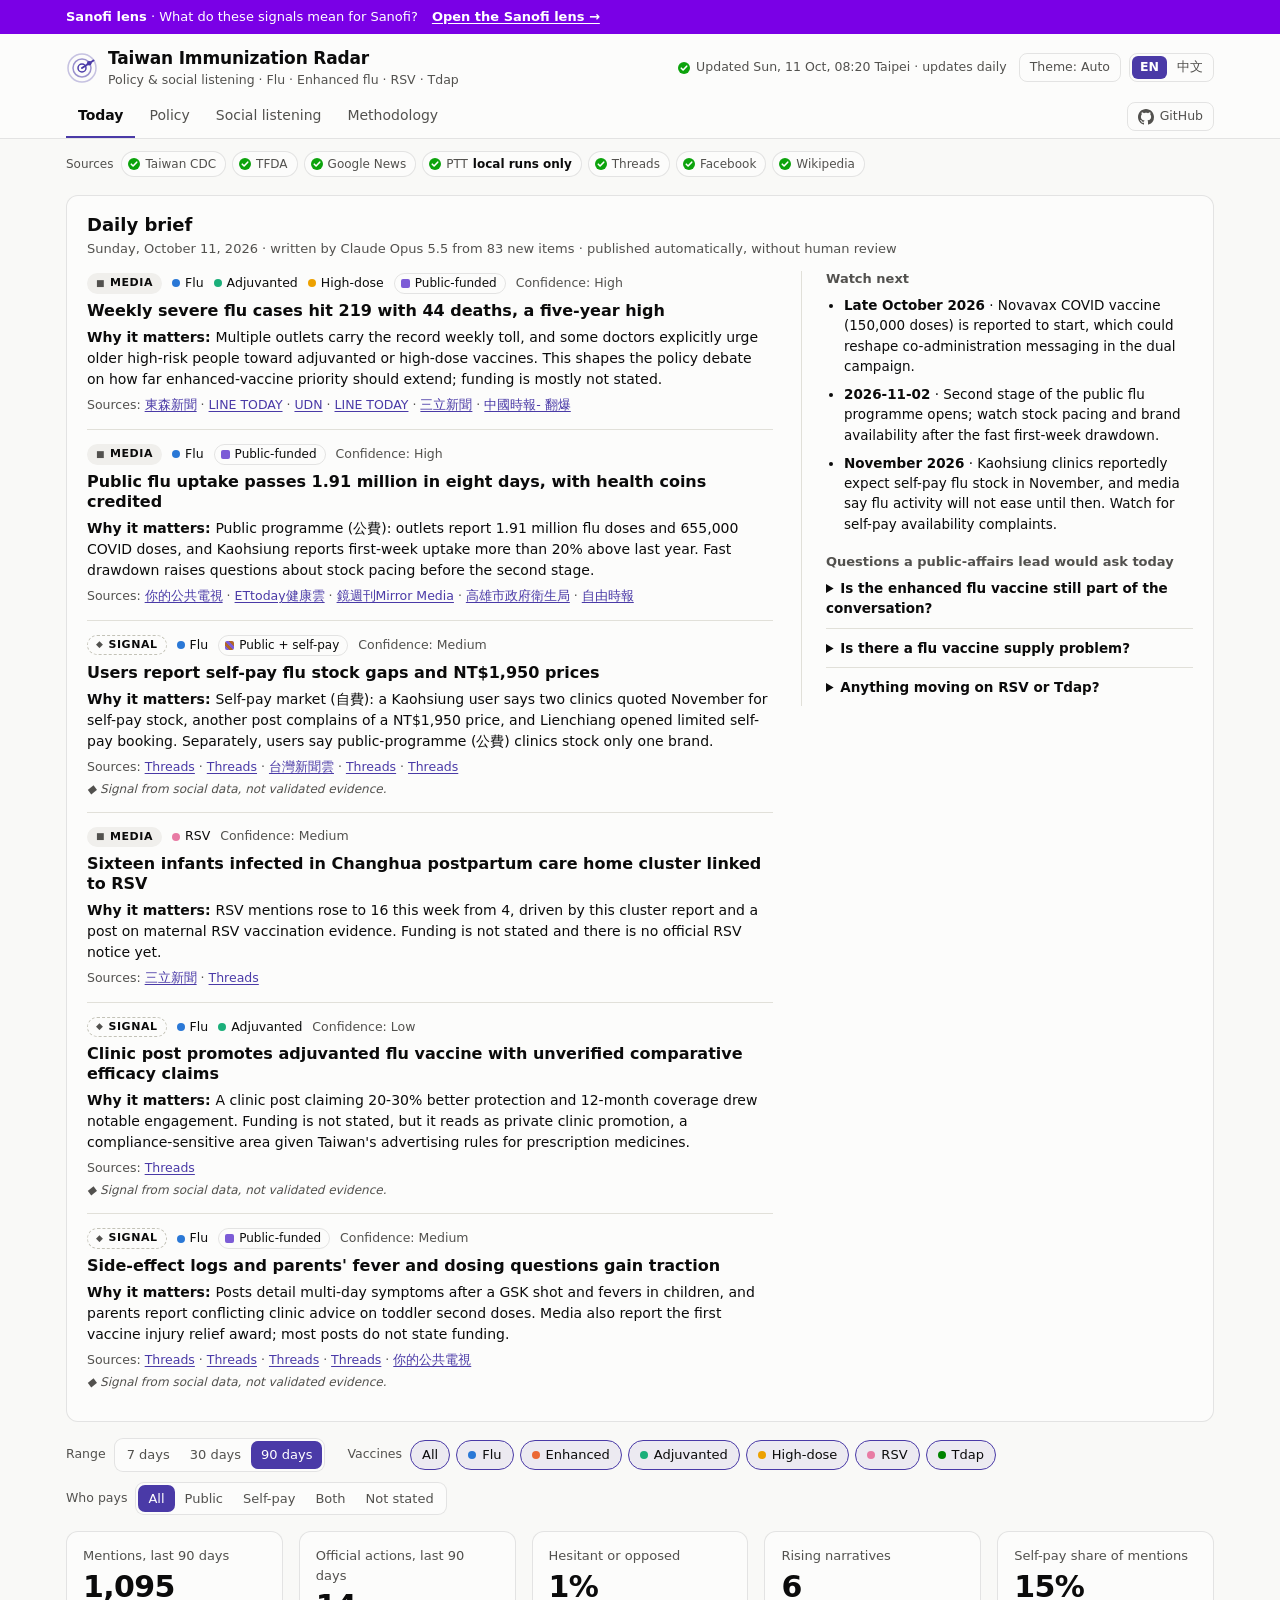
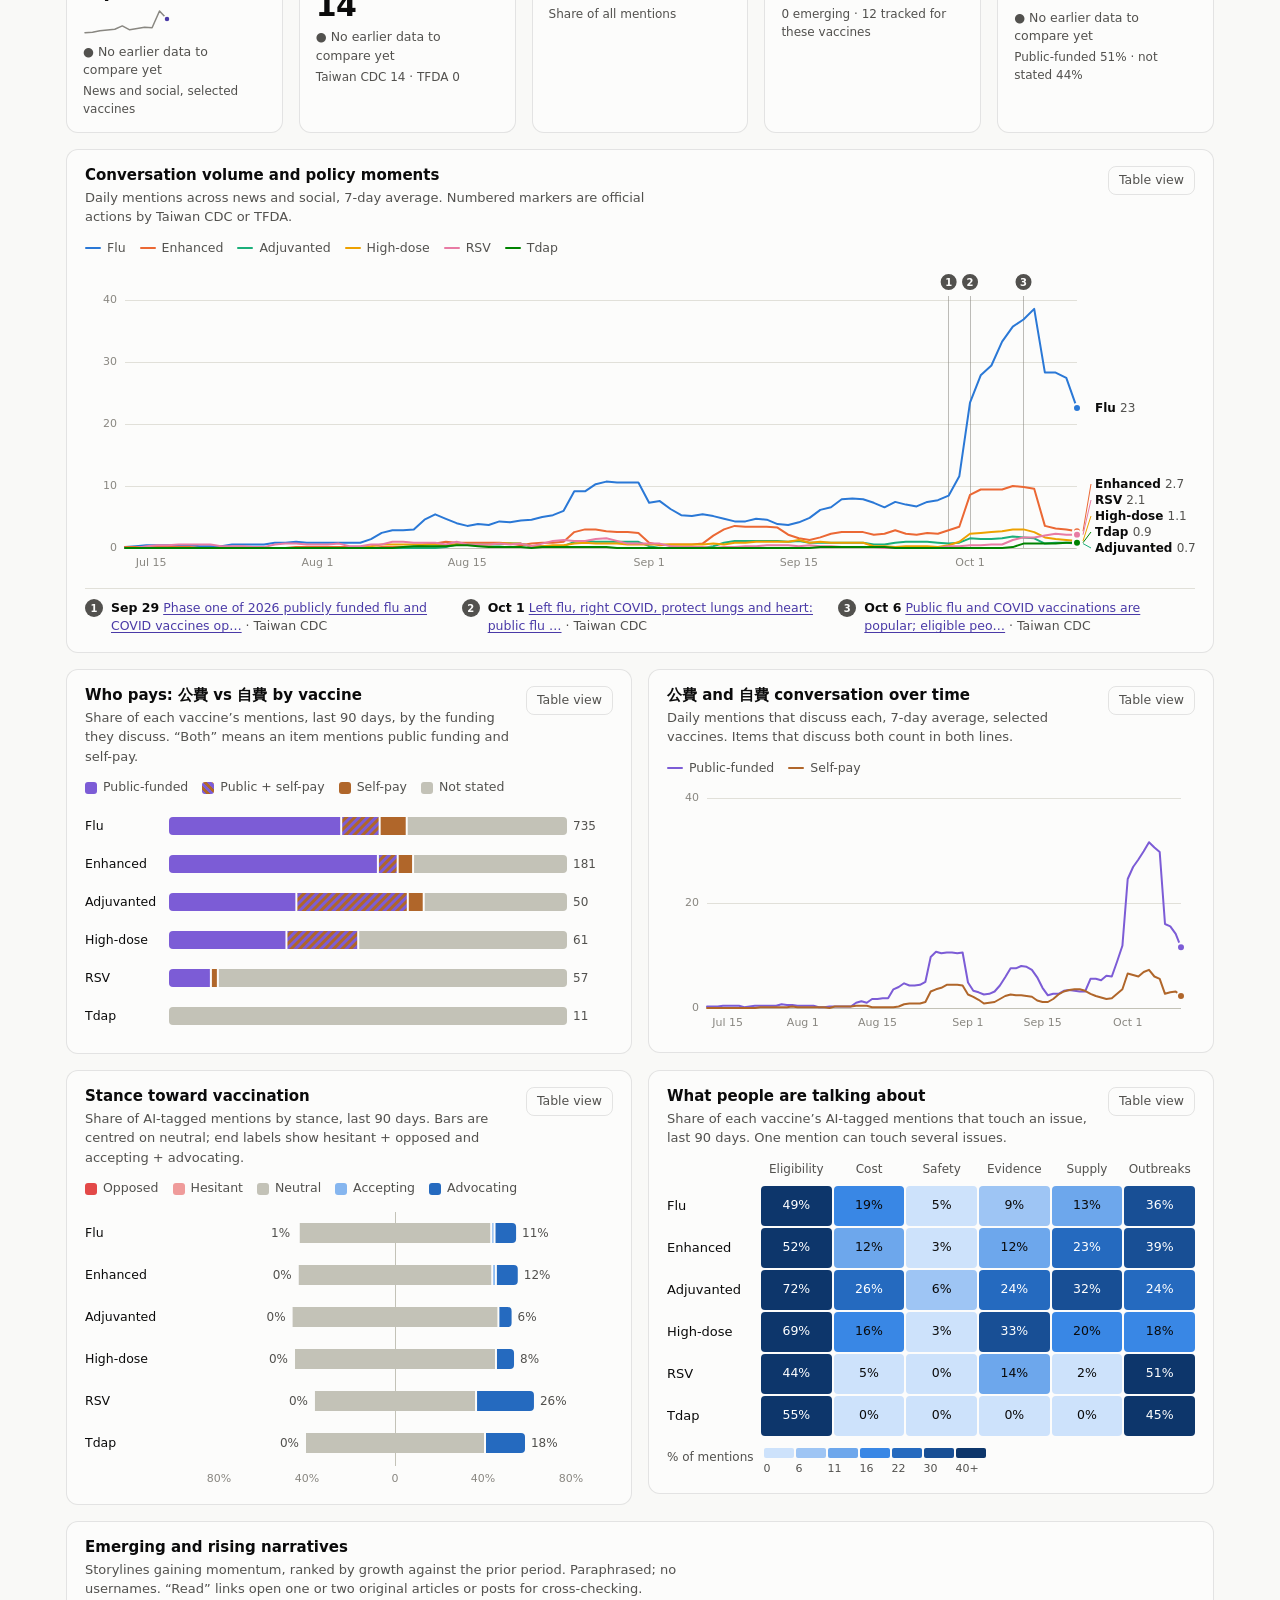
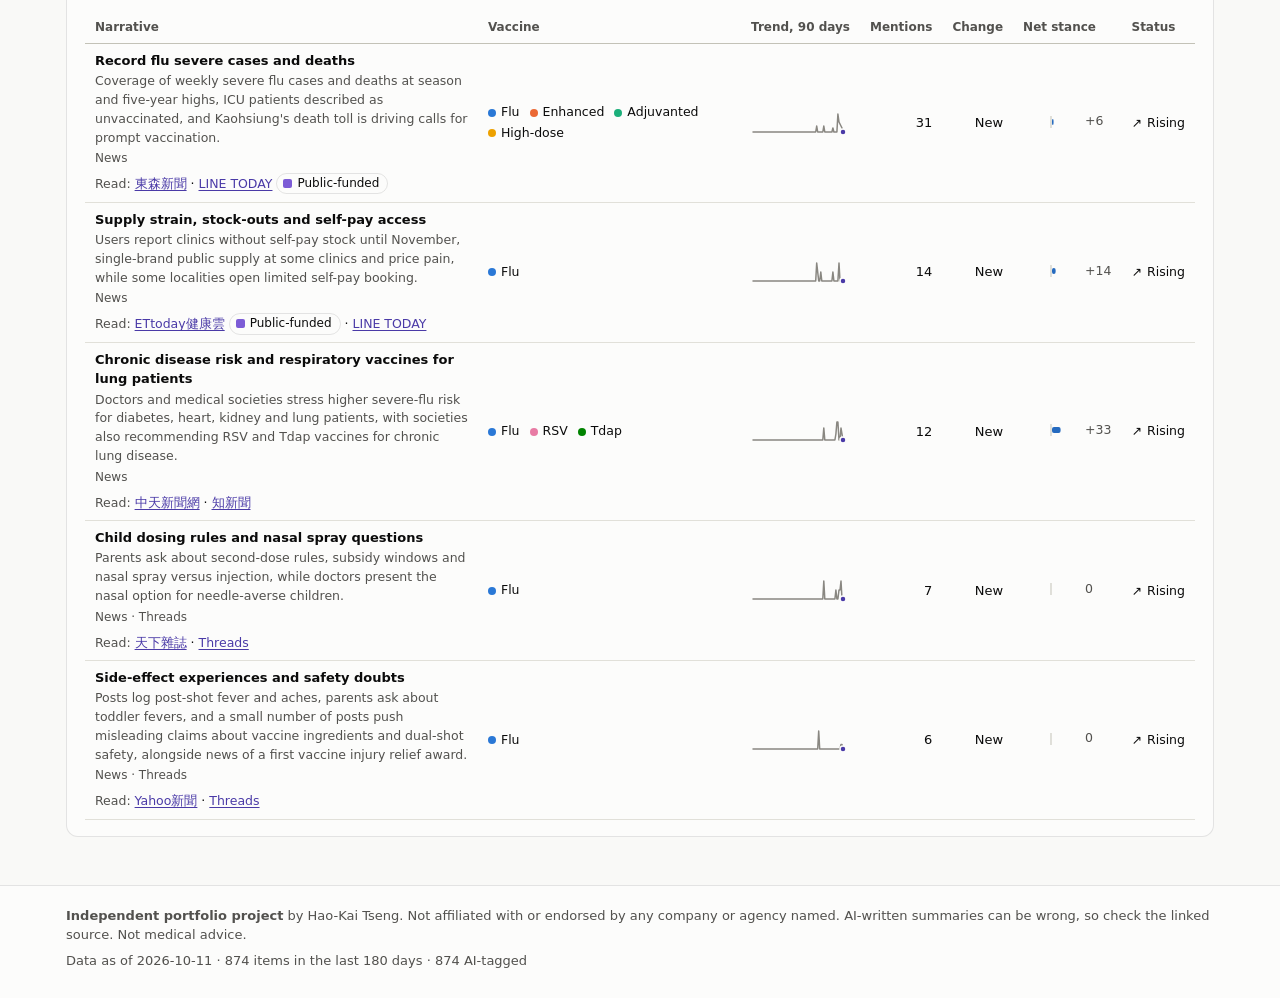
==== commit be78f9cd: "Run the daily update at 04:00 Taipei; stop stating a fixed run time on the site GitHub starts schedu" ====
--- a/site/index.html
+++ b/site/index.html
@@ -77,7 +77,7 @@
     <section class="card">
       <div data-lang="en">
         <h3 class="card-title">Daily pipeline</h3>
-        <p class="card-sub">Runs by itself every day at 05:17 Taipei time on GitHub Actions. The site is a static page on GitHub Pages, so it never sleeps and needs no server.</p>
+        <p class="card-sub">Runs by itself once a day, early morning Taipei time, on GitHub Actions. The site is a static page on GitHub Pages, so it never sleeps and needs no server.</p>
         <ol class="pipeline">
           <li><span class="step-n">1</span><strong>Collect</strong><span>Taiwan CDC, TFDA, Google News, PTT, Threads, comments on public Facebook pages, Wikipedia pageviews</span></li>
           <li><span class="step-n">2</span><strong>Clean</strong><span>Remove duplicates by URL and near-identical headlines, drop off-topic items such as animal influenza</span></li>
@@ -89,7 +89,7 @@
       </div>
       <div data-lang="zh">
         <h3 class="card-title">每日資料流程</h3>
-        <p class="card-sub">每天台灣時間05:17在GitHub Actions 上自動執行。網站是GitHub Pages靜態頁面，不需伺服器。</p>
+        <p class="card-sub">每天台灣時間清晨在GitHub Actions 上自動執行。網站是GitHub Pages靜態頁面，不需伺服器。</p>
         <ol class="pipeline">
           <li><span class="step-n">1</span><strong>收集</strong><span>疾管署、食藥署、Google 新聞、PTT、Threads、Facebook 公開粉專留言、維基百科瀏覽量</span></li>
           <li><span class="step-n">2</span><strong>清理</strong><span>依網址與近似標題去除重複，剔除禽流感等離題內容</span></li>
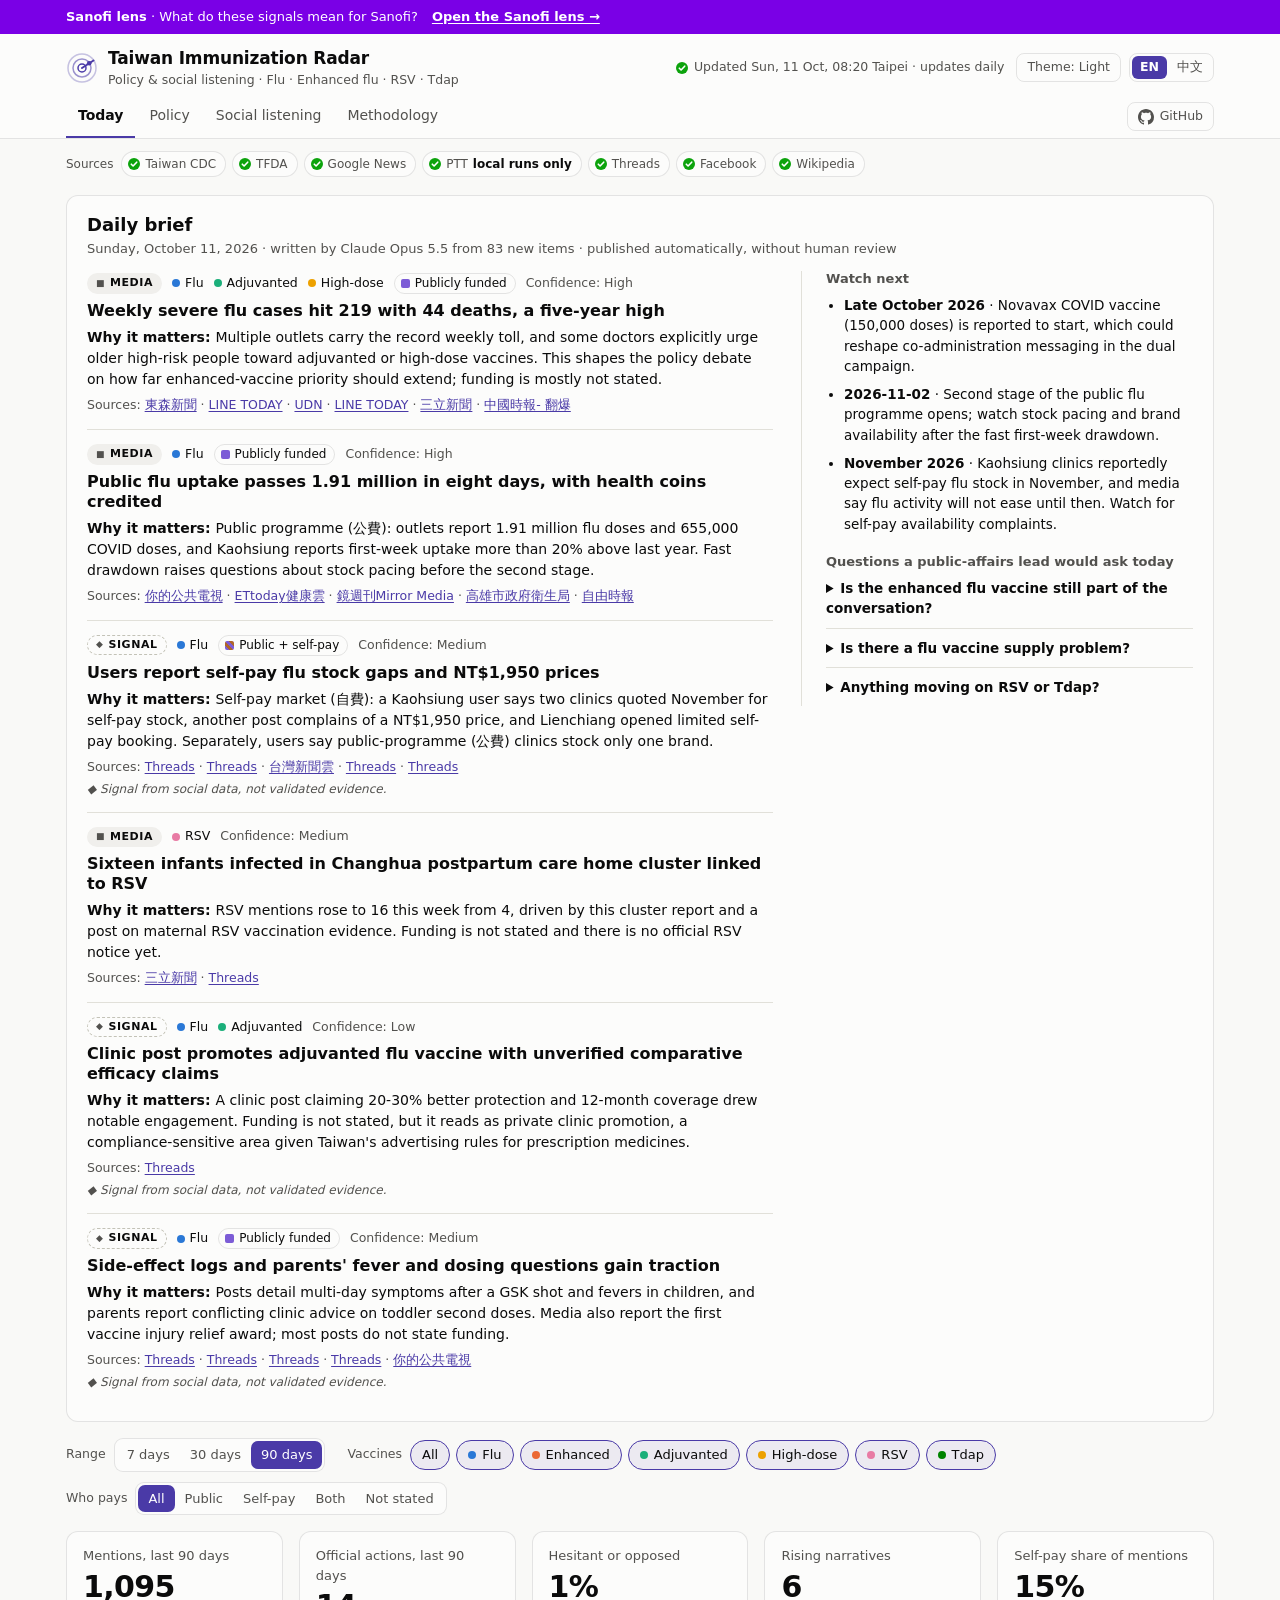
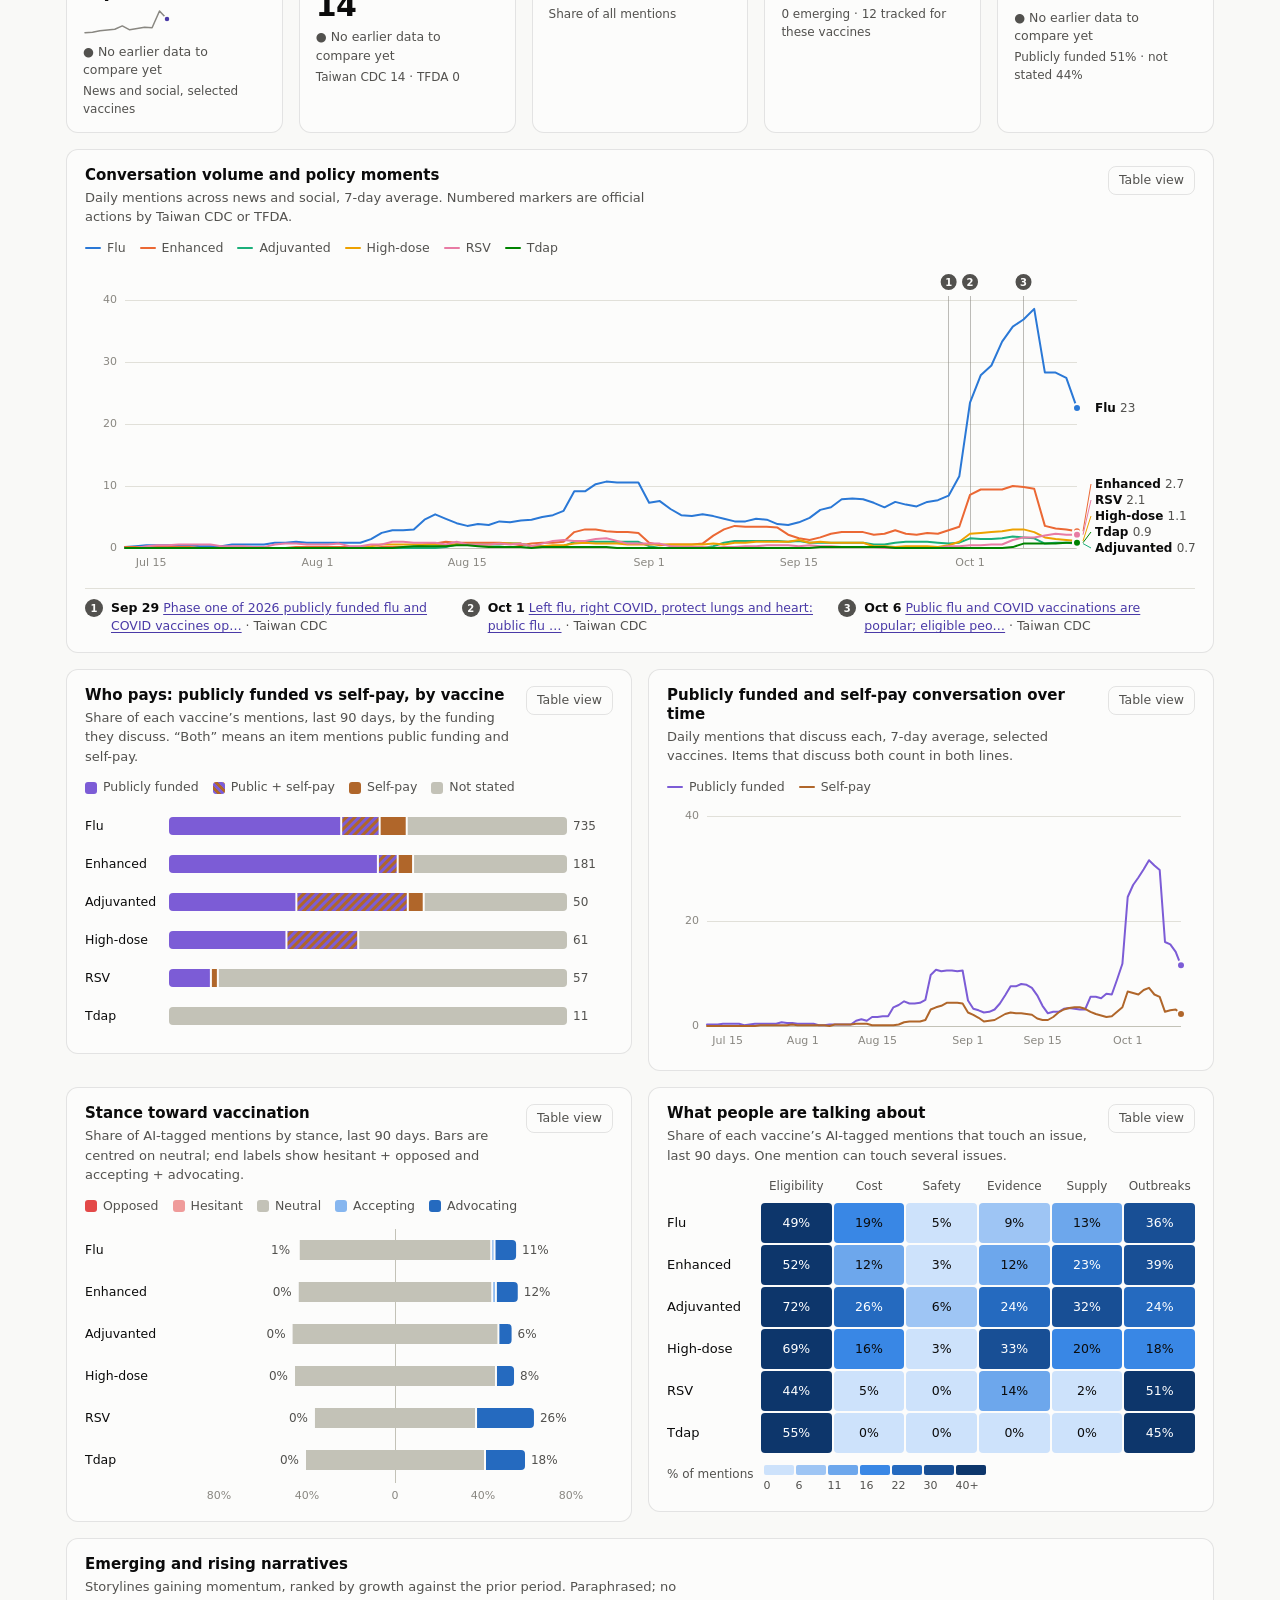
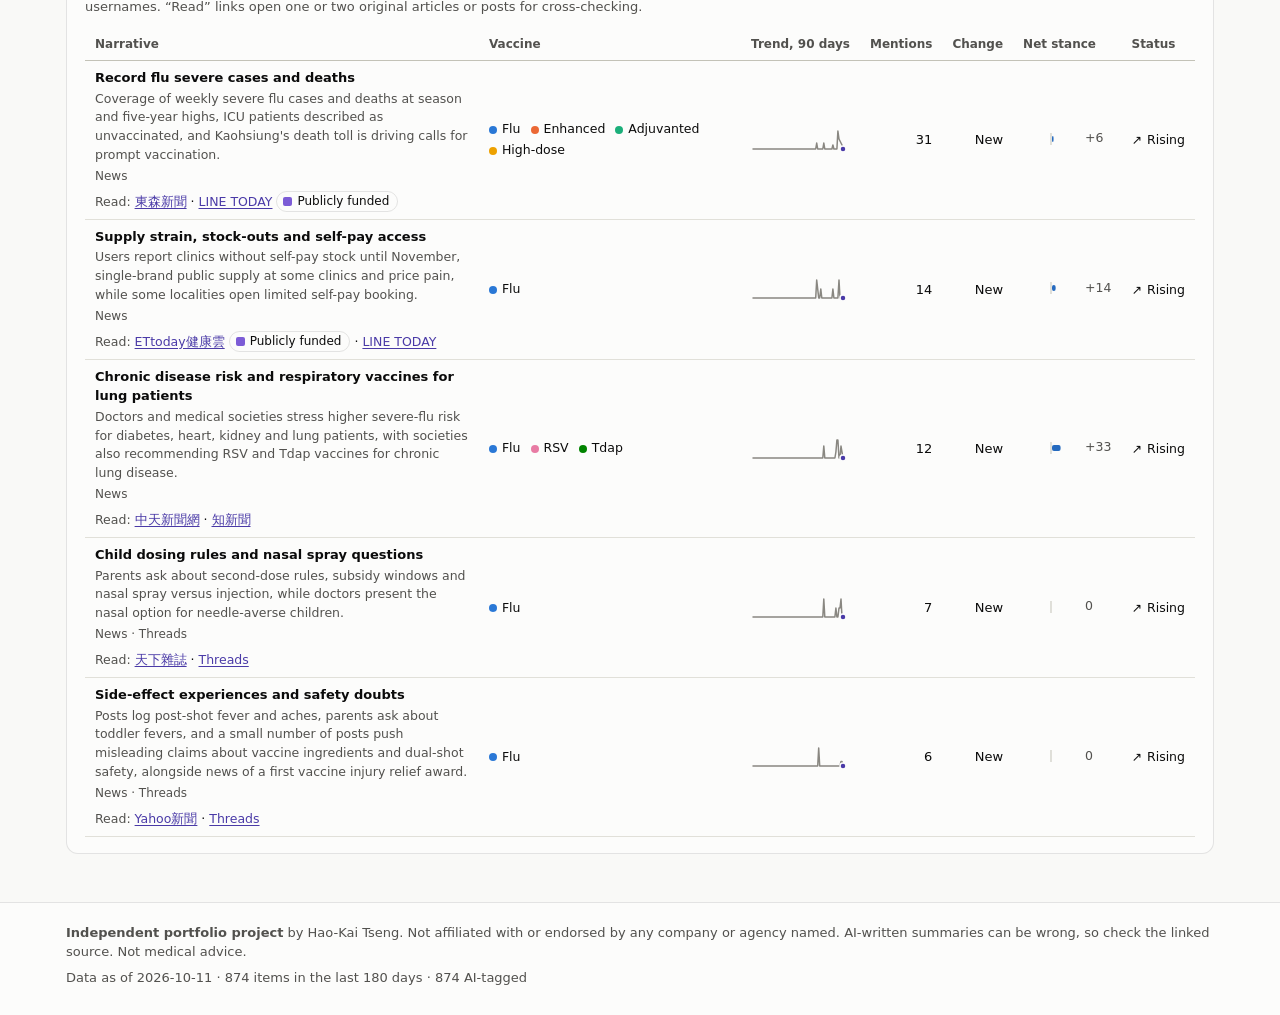
==== commit fd165728: "English funding headings; Light theme by default - Today page: "Who pays: publicly funded vs self-pa" ====
--- a/site/index.html
+++ b/site/index.html
@@ -5,8 +5,9 @@
 <meta name="viewport" content="width=device-width, initial-scale=1">
 <title>Taiwan Immunization Radar</title>
 <meta name="description" content="Daily policy and social-listening dashboard for flu (including enhanced, adjuvanted and high-dose vaccines), RSV and Tdap in Taiwan. Independent portfolio project.">
-<script>/* set the language before first paint, so Chinese readers never see the English layout flash */
-try { var l = new URLSearchParams(location.search).get('lang') || localStorage.getItem('radar-lang'); if (l === 'zh') document.documentElement.lang = 'zh-Hant-TW'; } catch (e) {}</script>
+<script>/* set the language and theme before first paint, so the page never flashes the wrong language or theme */
+try { var l = new URLSearchParams(location.search).get('lang') || localStorage.getItem('radar-lang'); if (l === 'zh') document.documentElement.lang = 'zh-Hant-TW';
+  var t = localStorage.getItem('radar-theme') || 'light'; if (t !== 'auto') document.documentElement.dataset.theme = t; } catch (e) {}</script>
 <link rel="stylesheet" href="style.css">
 </head>
 <body data-page="main" data-title-zh="台灣疫苗接種雷達 · Taiwan Immunization Radar">
@@ -38,7 +39,7 @@
         <a class="btn-ghost gh-link gh-mobile" href="https://github.com/haokaitseng/sanofi_taiwan_immunization_radar" target="_blank" rel="noopener noreferrer" aria-label="Source code on GitHub (opens in a new tab)" data-aria-zh="GitHub 原始碼（另開新分頁）">
           <svg viewBox="0 0 16 16" aria-hidden="true"><path d="M8 0C3.58 0 0 3.58 0 8c0 3.54 2.29 6.53 5.47 7.59.4.07.55-.17.55-.38 0-.19-.01-.82-.01-1.49-2.01.37-2.53-.49-2.69-.94-.09-.23-.48-.94-.82-1.13-.28-.15-.68-.52-.01-.53.63-.01 1.08.58 1.23.82.72 1.21 1.87.87 2.33.66.07-.52.28-.87.51-1.07-1.78-.2-3.64-.89-3.64-3.95 0-.87.31-1.59.82-2.15-.08-.2-.36-1.02.08-2.12 0 0 .67-.21 2.2.82.64-.18 1.32-.27 2-.27.68 0 1.36.09 2 .27 1.53-1.04 2.2-.82 2.2-.82.44 1.1.16 1.92.08 2.12.51.56.82 1.27.82 2.15 0 3.07-1.87 3.75-3.65 3.95.29.25.54.73.54 1.48 0 1.07-.01 1.93-.01 2.2 0 .21.15.46.55.38A8.013 8.013 0 0016 8c0-4.42-3.58-8-8-8z"/></svg>
         </a>
-        <button class="btn-ghost" id="theme-btn" type="button">Theme: Auto</button>
+        <button class="btn-ghost" id="theme-btn" type="button">Theme: Light</button>
         <div class="lang-switch" role="group" aria-label="Language / 語言">
           <button type="button" data-lang-set="en" aria-pressed="true" lang="en">EN</button>
           <button type="button" data-lang-set="zh" aria-pressed="false" lang="zh-Hant-TW">中文</button>
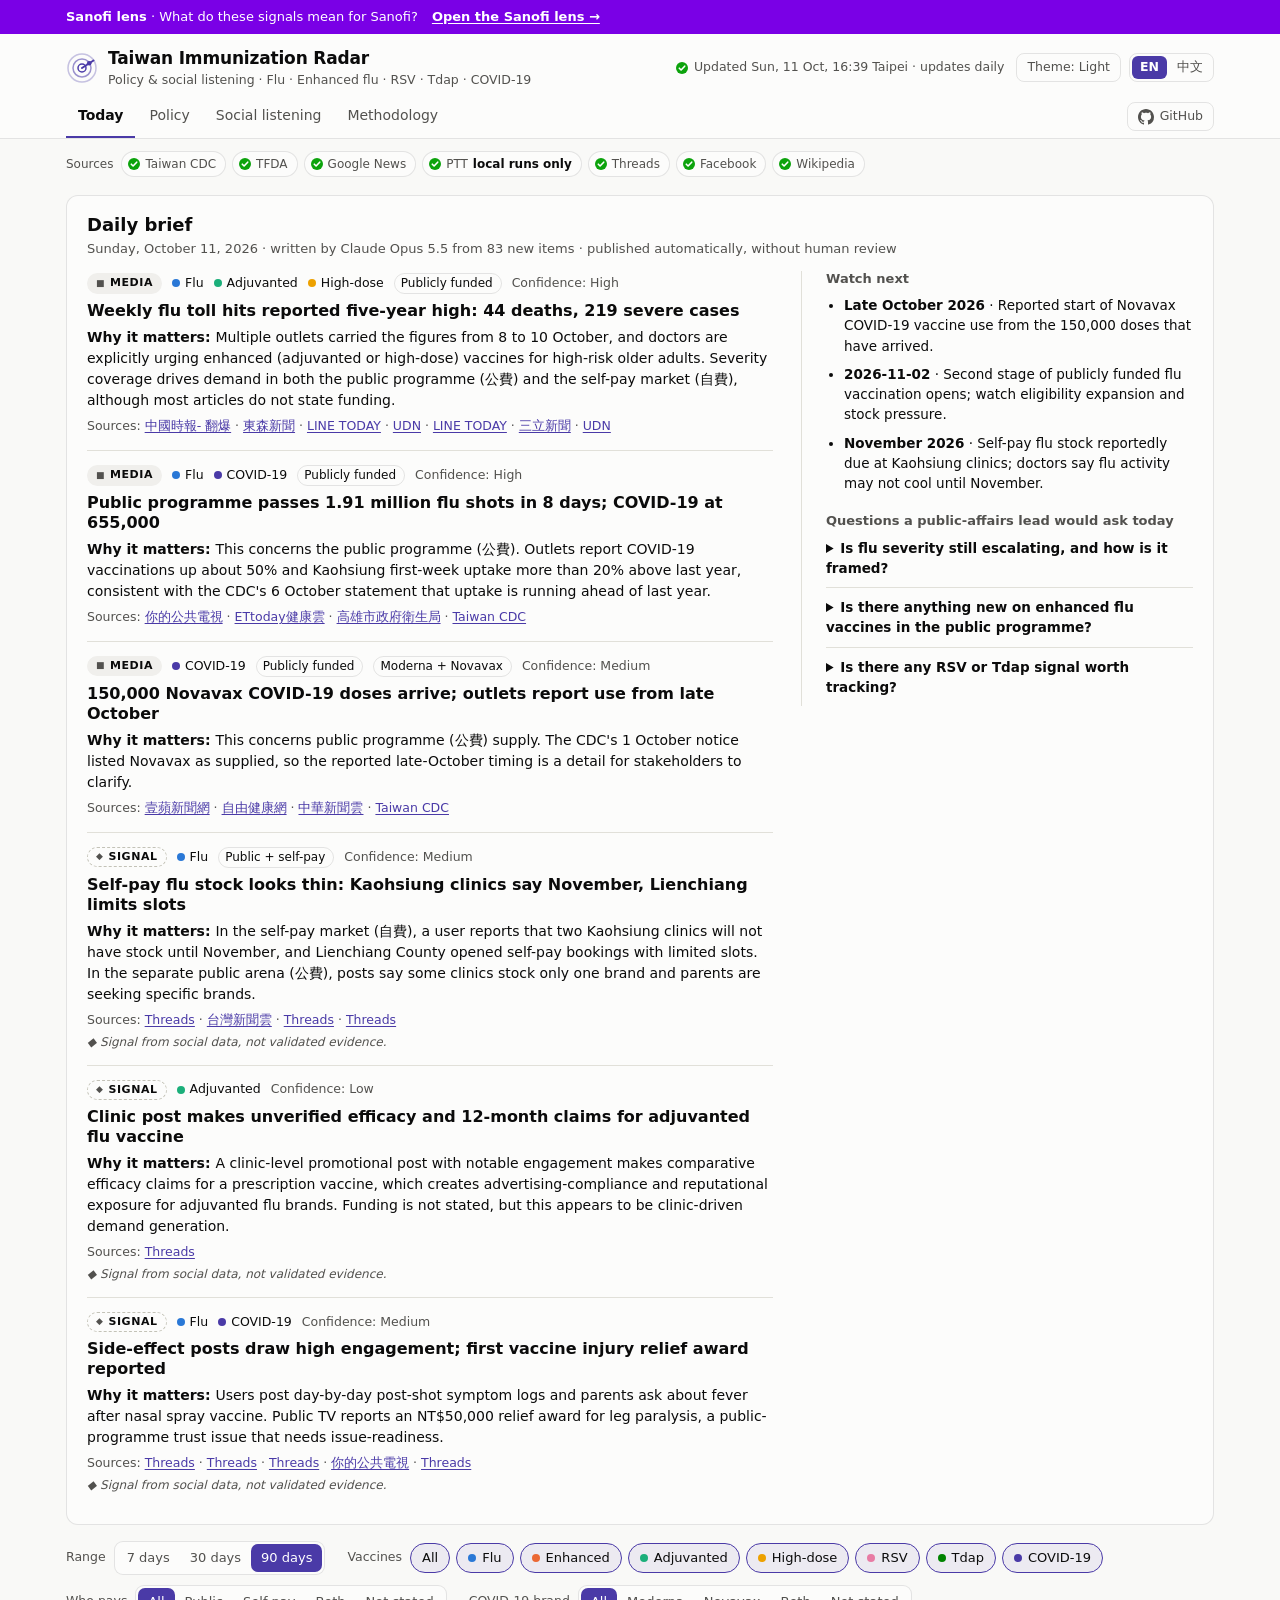
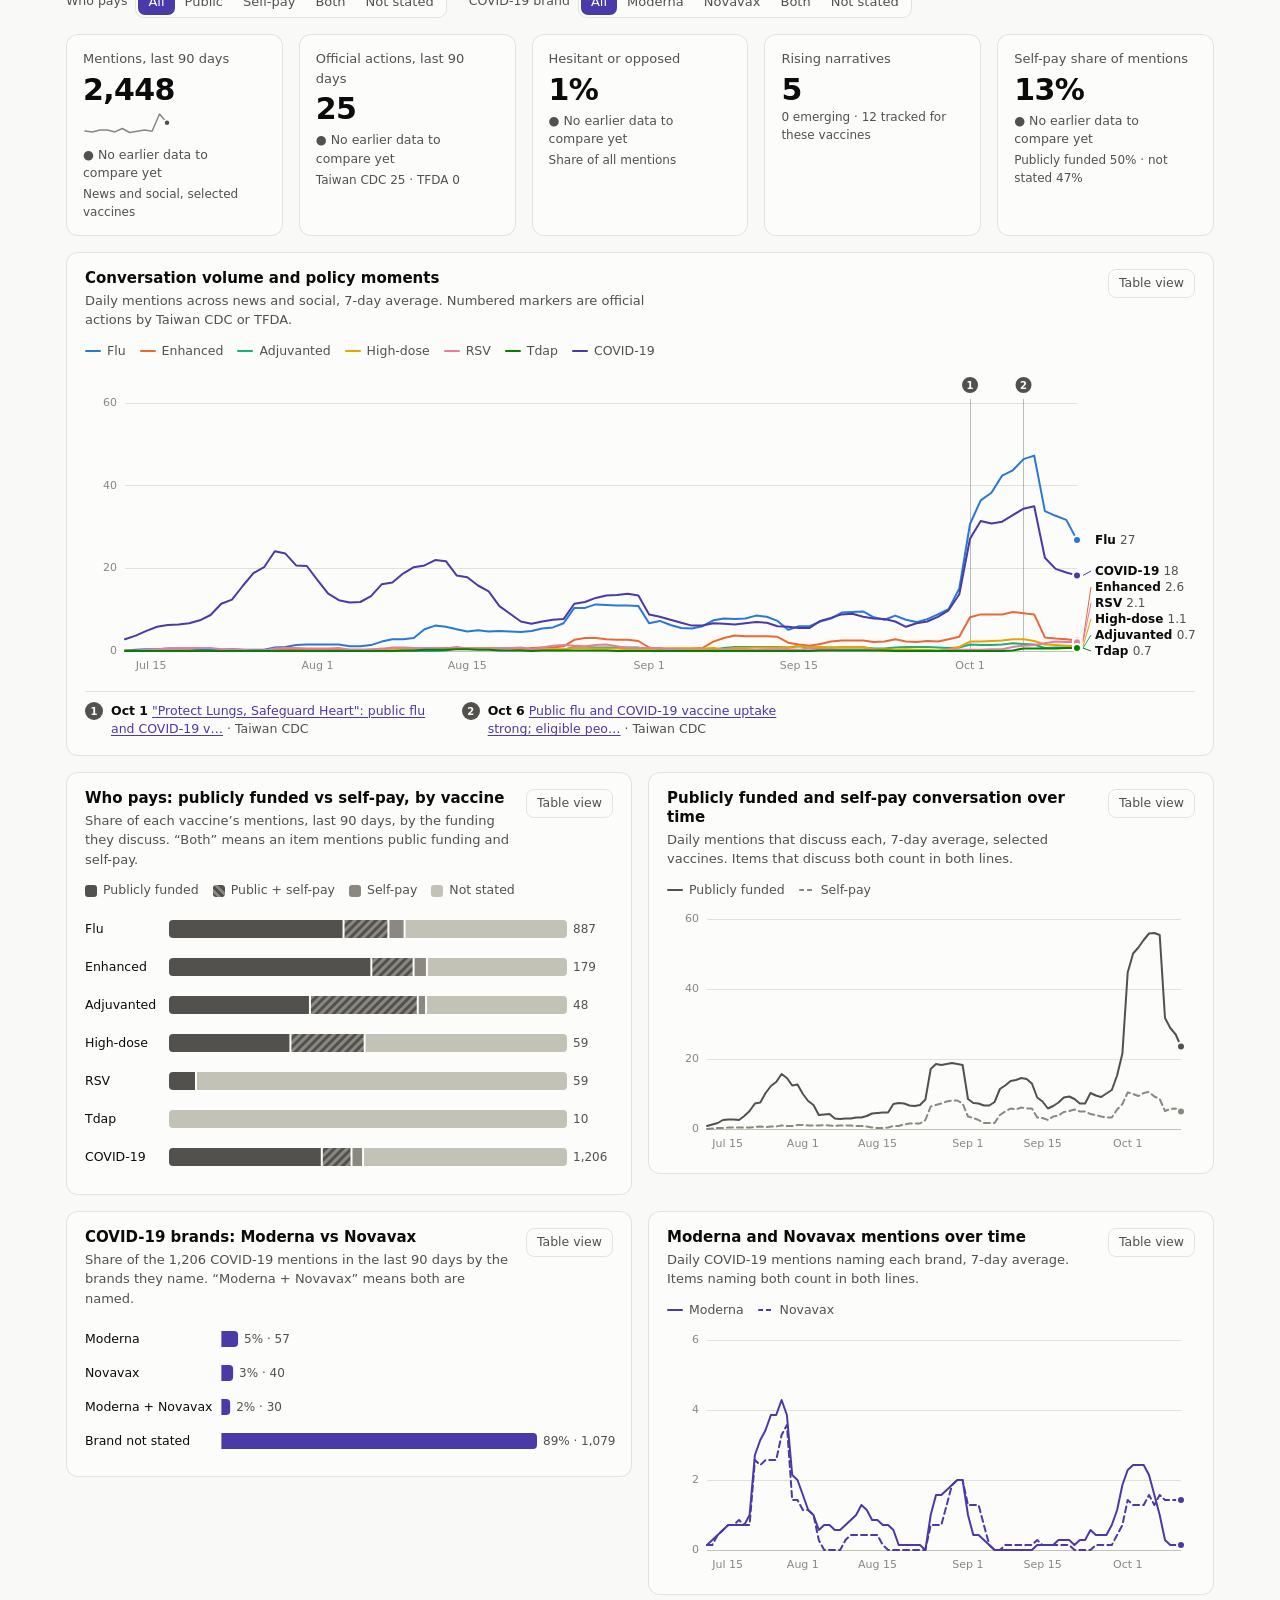
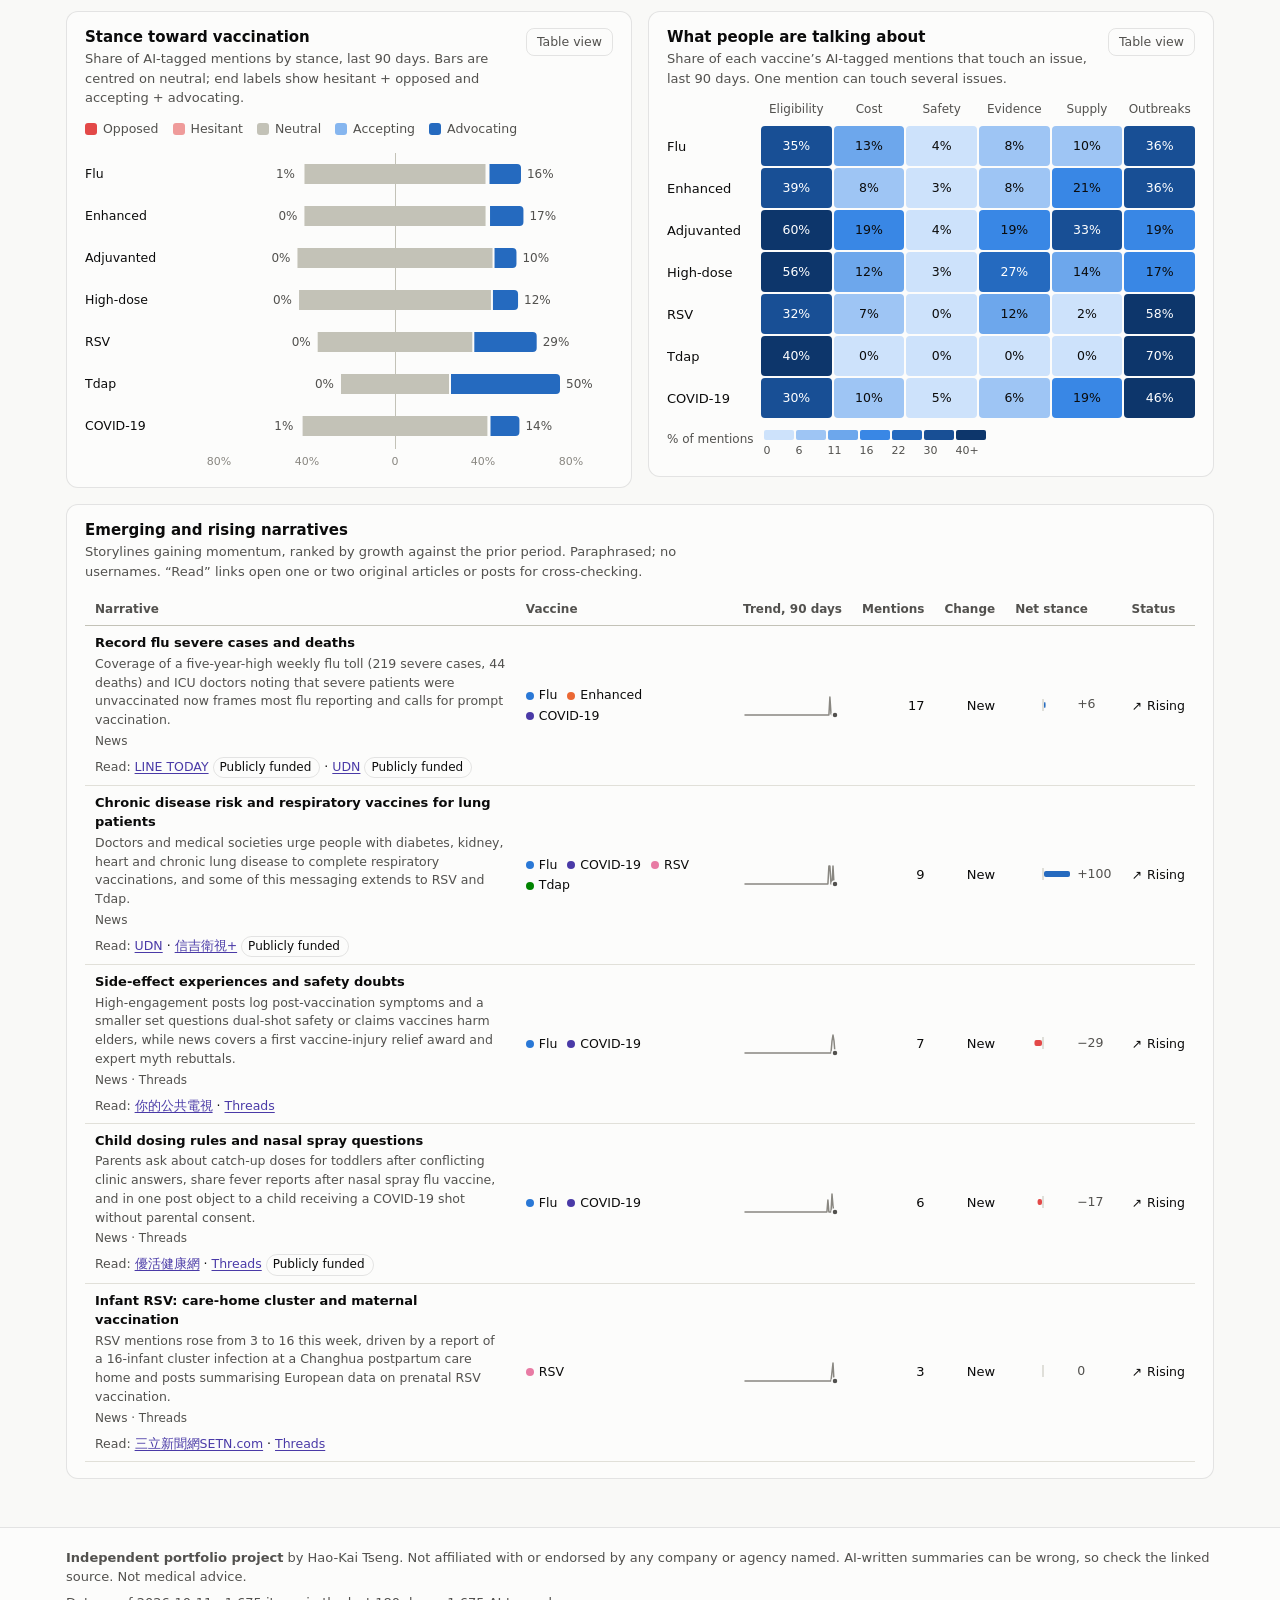
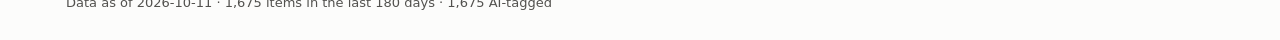
==== commit 26935c95: "Add COVID-19 vaccines with Moderna and Novavax brand views - New vaccine group COVID-19 (Chinese tex" ====
--- a/site/index.html
+++ b/site/index.html
@@ -4,7 +4,7 @@
 <meta charset="utf-8">
 <meta name="viewport" content="width=device-width, initial-scale=1">
 <title>Taiwan Immunization Radar</title>
-<meta name="description" content="Daily policy and social-listening dashboard for flu (including enhanced, adjuvanted and high-dose vaccines), RSV and Tdap in Taiwan. Independent portfolio project.">
+<meta name="description" content="Daily policy and social-listening dashboard for flu (including enhanced, adjuvanted and high-dose vaccines), RSV, Tdap and COVID-19 vaccines in Taiwan. Independent portfolio project.">
 <script>/* set the language and theme before first paint, so the page never flashes the wrong language or theme */
 try { var l = new URLSearchParams(location.search).get('lang') || localStorage.getItem('radar-lang'); if (l === 'zh') document.documentElement.lang = 'zh-Hant-TW';
   var t = localStorage.getItem('radar-theme') || 'light'; if (t !== 'auto') document.documentElement.dataset.theme = t; } catch (e) {}</script>
@@ -30,7 +30,7 @@
       </svg>
       <span>
         <span class="brand-name"><span data-lang="en">Taiwan Immunization Radar</span><span data-lang="zh">台灣疫苗接種雷達</span></span>
-        <span class="brand-sub"><span data-lang="en">Policy &amp; social listening · Flu · Enhanced flu · RSV · Tdap</span><span data-lang="zh">政策追蹤與社群輿情 · 流感 · 加強型流感 · RSV · Tdap</span></span>
+        <span class="brand-sub"><span data-lang="en">Policy &amp; social listening · Flu · Enhanced flu · RSV · Tdap · COVID-19</span><span data-lang="zh">政策追蹤與社群輿情 · 流感 · 加強型流感 · RSV · Tdap · COVID-19</span></span>
       </span>
     </a>
     <div class="header-meta">
@@ -112,7 +112,9 @@
           <h3 class="card-title">Definitions</h3>
           <dl class="defs" style="margin-top:12px">
             <dt>Vaccine groups</dt>
-            <dd><strong>Flu</strong>: influenza vaccination in general (流感疫苗). <strong>Enhanced flu</strong> is tracked as three categories: <strong>Enhanced</strong> (加強型), when a mention covers adjuvanted or high-dose vaccines without saying which; <strong>Adjuvanted</strong> (佐劑, e.g. FLUAD 輔流禦); and <strong>High-dose</strong> (高劑量, e.g. Efluelda 菲優達). A mention that names both types counts under both. News articles count under a type when a search for that type or brand matched the article’s text, even if the headline only says 加強型. <strong>RSV</strong>: long-acting infant antibodies including nirsevimab (Beyfortus), plus maternal and older-adult RSV vaccines. <strong>Tdap</strong>: tetanus, diphtheria and acellular pertussis boosters, including in pregnancy, and pertussis itself.</dd>
+            <dd><strong>Flu</strong>: influenza vaccination in general (流感疫苗). <strong>Enhanced flu</strong> is tracked as three categories: <strong>Enhanced</strong> (加強型), when a mention covers adjuvanted or high-dose vaccines without saying which; <strong>Adjuvanted</strong> (佐劑, e.g. FLUAD 輔流禦); and <strong>High-dose</strong> (高劑量, e.g. Efluelda 菲優達). A mention that names both types counts under both. News articles count under a type when a search for that type or brand matched the article’s text, even if the headline only says 加強型. <strong>RSV</strong>: long-acting infant antibodies including nirsevimab (Beyfortus), plus maternal and older-adult RSV vaccines. <strong>Tdap</strong>: tetanus, diphtheria and acellular pertussis boosters, including in pregnancy, and pertussis itself. <strong>COVID-19</strong>: COVID-19 vaccines, including the 2026-27 XFG vaccines from Moderna (mRNA) and Novavax (Nuvaxovid, protein-based; distributed in Taiwan by Sanofi), the joint flu and COVID-19 campaign (左流右新) and COVID-19 disease news. Any mention counts, even in passing.</dd>
+            <dt>COVID-19 brand</dt>
+            <dd>Each COVID-19 mention is labelled <strong>Moderna</strong>, <strong>Novavax</strong>, <strong>Moderna + Novavax</strong> (both named, even in passing) or <strong>Brand not stated</strong>. Brands named only inside an article are found through brand-specific news searches, as for vaccine types. In the brand filter, Moderna and Novavax each include items that name both; items that are not about COVID-19 show only when the filter is off.</dd>
             <dt>Who pays</dt>
             <dd><strong>Public-funded</strong> (公費): the government programme, free for eligible groups. <strong>Self-pay</strong> (自費): paid out of pocket, for example clinics’ own stock. <strong>Both</strong>: the item mentions both, even in passing. <strong>Not stated</strong>: it mentions neither. In the Who pays filter, 公費 and 自費 each include the items that discuss both.</dd>
             <dt>Stance scale</dt>
@@ -127,7 +129,9 @@
           <h3 class="card-title">名詞定義</h3>
           <dl class="defs" style="margin-top:12px">
             <dt>疫苗分類</dt>
-            <dd><strong>流感</strong>：一般的流感疫苗接種。<strong>加強型流感</strong>分為三類追蹤：<strong>加強型</strong>，指提及佐劑或高劑量疫苗但未說明是哪一種；<strong>佐劑</strong>（如輔流禦 FLUAD）；以及<strong>高劑量</strong>（如菲優達 Efluelda）。同時提到兩種類型的提及會分別計入。若某類型或品牌的搜尋比對到新聞內文，即使標題只寫「加強型」，也計入該類型。<strong>RSV</strong>：包括 nirsevimab（Beyfortus）在內的長效嬰兒抗體，以及孕婦與長者 RSV 疫苗。<strong>Tdap</strong>：破傷風、白喉、非細胞性百日咳追加劑（包括孕期接種），以及百日咳本身。</dd>
+            <dd><strong>流感</strong>：一般的流感疫苗接種。<strong>加強型流感</strong>分為三類追蹤：<strong>加強型</strong>，指提及佐劑或高劑量疫苗但未說明是哪一種；<strong>佐劑</strong>（如輔流禦 FLUAD）；以及<strong>高劑量</strong>（如菲優達 Efluelda）。同時提到兩種類型的提及會分別計入。若某類型或品牌的搜尋比對到新聞內文，即使標題只寫「加強型」，也計入該類型。<strong>RSV</strong>：包括 nirsevimab（Beyfortus）在內的長效嬰兒抗體，以及孕婦與長者 RSV 疫苗。<strong>Tdap</strong>：破傷風、白喉、非細胞性百日咳追加劑（包括孕期接種），以及百日咳本身。<strong>COVID-19</strong>：COVID-19疫苗，包括 2026-27 年度 Moderna（mRNA）與 Novavax（Nuvaxovid，蛋白質疫苗；在台由 Sanofi 代理）的 XFG 疫苗、流感與 COVID-19疫苗同時接種的「左流右新」，以及 COVID-19 疫情新聞。任何提及都計入，即使只是順帶一提。</dd>
+            <dt>COVID-19 廠牌</dt>
+            <dd>每則 COVID-19 提及會標為 <strong>Moderna</strong>、<strong>Novavax</strong>、<strong>Moderna＋Novavax</strong>（兩者皆被提及，即使只是順帶一提）或<strong>未說明廠牌</strong>。只出現在文章內文的廠牌，與疫苗類型一樣透過廠牌專屬的新聞搜尋找出。廠牌篩選中的 Moderna 與 Novavax 都包含兩者皆提及的項目；非 COVID-19 的項目只在篩選關閉時顯示。</dd>
             <dt>費用來源</dt>
             <dd><strong>公費</strong>：政府計畫，符合資格者免費接種。<strong>自費</strong>：自行付費，例如診所自備的疫苗。<strong>公費＋自費</strong>：項目兩者都提到，即使只是順帶一提。<strong>未說明</strong>：兩者皆未提及。「費用」篩選中的公費與自費，都包含兩者皆談到的項目。</dd>
             <dt>立場量表</dt>
@@ -146,7 +150,7 @@
             <li>Facebook coverage is limited to public pages.</li>
             <li>Threads and Facebook arrive through third-party scrapers that break when platforms change.</li>
             <li>Keyword-based collection misses posts that never name the vaccine or disease. News headlines that name no vaccine are kept only when they came from a vaccine-specific search, and the AI tagger confirms or drops them.</li>
-            <li>News arrives as headlines only. Vaccine types and who pays inside an article are inferred from separate type, brand and 公費 / 自費 searches, which Google matches against the full text.</li>
+            <li>News arrives as headlines only. Vaccine types, COVID-19 brands and who pays inside an article are inferred from separate type, brand and public / self-pay searches, which Google matches against the full text.</li>
             <li>Stance, issue and who-pays tags are AI-generated. Posts collected before 2026-10-11 were labelled for who pays from their paraphrase.</li>
             <li>Volumes count mentions, not people.</li>
           </ul>
@@ -157,7 +161,7 @@
             <li>Facebook 僅涵蓋公開粉專。</li>
             <li>Threads 與 Facebook 透過第三方爬蟲取得，平台改版時可能失效。</li>
             <li>以關鍵字收集會漏掉從未提及疫苗或疾病名稱的貼文。未提及疫苗的新聞標題，只有來自特定疫苗搜尋時才會保留，並由 AI 標註確認或剔除。</li>
-            <li>新聞僅取得標題。文章內提到的疫苗類型與費用來源，是由另外的類型、品牌與公費／自費搜尋推得（Google 以全文比對）。</li>
+            <li>新聞僅取得標題。文章內提到的疫苗類型、COVID-19 廠牌與費用來源，是由另外的類型、品牌與公費／自費搜尋推得（Google 以全文比對）。</li>
             <li>立場、議題與費用來源標註由 AI 產生。2026-10-11 前收集的貼文，費用來源依其改寫內容判斷。</li>
             <li>聲量計算的是提及次數而非人數。</li>
           </ul>
--- a/site/style.css
+++ b/site/style.css
@@ -24,6 +24,7 @@
   --s-hd: #eda100;
   --s-rsv: #e87ba4;
   --s-tdap: #008300;
+  --s-covid: #4a3aa7;   /* categorical slot 7 (violet) */
   /* stance: diverging blue <-> red, neutral gray midpoint */
   --st-opp: #e34948;
   --st-hes: #ef9b9a;
@@ -39,8 +40,8 @@
   --good: #0ca30c; --warning: #fab219; --serious: #ec835a; --critical: #d03b3b;
   --good-text: #006300; --bad-text: #d03b3b;
   --tip-shadow: 0 8px 28px rgba(11, 11, 11, 0.14);
-  /* who pays: hues outside the vaccine palette; "both" is a stripe of the two */
-  --f-pub: #7c5cd6; --f-self: #b0662a; --f-ns: #c3c2b7;
+  /* who pays: neutral ink steps, because hue is reserved for vaccines; "both" is a stripe of the two */
+  --f-pub: #52514e; --f-self: #8a8880; --f-ns: #c3c2b7;
 }
 @media (prefers-color-scheme: dark) {
   :root:where(:not([data-theme="light"])) {
@@ -49,7 +50,7 @@
     --text-1: #ffffff; --text-2: #c3c2b7; --text-3: #898781;
     --grid: #2c2c2a; --axis: #383835; --border: rgba(255, 255, 255, 0.10);
     --accent: #9085e9; --accent-ink: #0d0d0d; --accent-wash: rgba(144, 133, 233, 0.14);
-    --s-flu: #3987e5; --s-enh: #d95926; --s-adj: #199e70; --s-hd: #c98500; --s-rsv: #d55181; --s-tdap: #008300;
+    --s-flu: #3987e5; --s-enh: #d95926; --s-adj: #199e70; --s-hd: #c98500; --s-rsv: #d55181; --s-tdap: #008300; --s-covid: #9085e9;
     --st-opp: #e66767; --st-hes: #804140; --st-neu: #52514e; --st-acc: #184f95; --st-adv: #5598e7;
     --seq-0: #0d366b; --seq-1: #184f95; --seq-2: #256abf; --seq-3: #3987e5;
     --seq-4: #6da7ec; --seq-5: #9ec5f4; --seq-6: #cde2fb;
@@ -57,7 +58,7 @@
     --seq-ink-4: #0b0b0b; --seq-ink-5: #0b0b0b; --seq-ink-6: #0b0b0b;
     --good-text: #0ca30c; --bad-text: #e66767;
     --tip-shadow: 0 8px 28px rgba(0, 0, 0, 0.5);
-    --f-pub: #a491f0; --f-self: #d98a4a; --f-ns: #52514e;
+    --f-pub: #e2e1da; --f-self: #9f9d94; --f-ns: #52514e;
   }
 }
 :root[data-theme="dark"] {
@@ -66,7 +67,7 @@
   --text-1: #ffffff; --text-2: #c3c2b7; --text-3: #898781;
   --grid: #2c2c2a; --axis: #383835; --border: rgba(255, 255, 255, 0.10);
   --accent: #9085e9; --accent-ink: #0d0d0d; --accent-wash: rgba(144, 133, 233, 0.14);
-  --s-flu: #3987e5; --s-enh: #d95926; --s-adj: #199e70; --s-hd: #c98500; --s-rsv: #d55181; --s-tdap: #008300;
+  --s-flu: #3987e5; --s-enh: #d95926; --s-adj: #199e70; --s-hd: #c98500; --s-rsv: #d55181; --s-tdap: #008300; --s-covid: #9085e9;
   --st-opp: #e66767; --st-hes: #804140; --st-neu: #52514e; --st-acc: #184f95; --st-adv: #5598e7;
   --seq-0: #0d366b; --seq-1: #184f95; --seq-2: #256abf; --seq-3: #3987e5;
   --seq-4: #6da7ec; --seq-5: #9ec5f4; --seq-6: #cde2fb;
@@ -74,7 +75,7 @@
   --seq-ink-4: #0b0b0b; --seq-ink-5: #0b0b0b; --seq-ink-6: #0b0b0b;
   --good-text: #0ca30c; --bad-text: #e66767;
   --tip-shadow: 0 8px 28px rgba(0, 0, 0, 0.5);
-  --f-pub: #a491f0; --f-self: #d98a4a; --f-ns: #52514e;
+  --f-pub: #e2e1da; --f-self: #9f9d94; --f-ns: #52514e;
 }
 
 /* ---------- base ---------- */
@@ -237,7 +238,7 @@
 .kpi-sub { font-size: 12px; color: var(--text-2); margin-top: 2px; }
 .spark { display: block; flex: none; }
 .spark-line { fill: none; stroke: var(--text-3); stroke-width: 1.5; stroke-linejoin: round; stroke-linecap: round; }
-.spark-end { fill: var(--accent); stroke: var(--surface); stroke-width: 1.5; }
+.spark-end { fill: var(--text-2); stroke: var(--surface); stroke-width: 1.5; }
 
 /* ---------- charts ---------- */
 .legend { display: flex; flex-wrap: wrap; gap: 6px 14px; font-size: 12.5px; color: var(--text-2); margin-bottom: 8px; }
@@ -423,6 +424,5 @@
   display: inline-flex; align-items: center; gap: 5px; white-space: nowrap; font-size: 12px; line-height: 1.6;
   color: var(--text-1); border: 1px solid var(--border); border-radius: 999px; padding: 0 8px 0 6px;
 }
-.fund-key { display: inline-block; width: 9px; height: 9px; border-radius: 2px; flex: none; }
 .narr-ex { font-size: 12.5px; font-weight: 400; line-height: 1.7; margin-top: 6px; }
 .narr-ex-label { color: var(--text-2); }
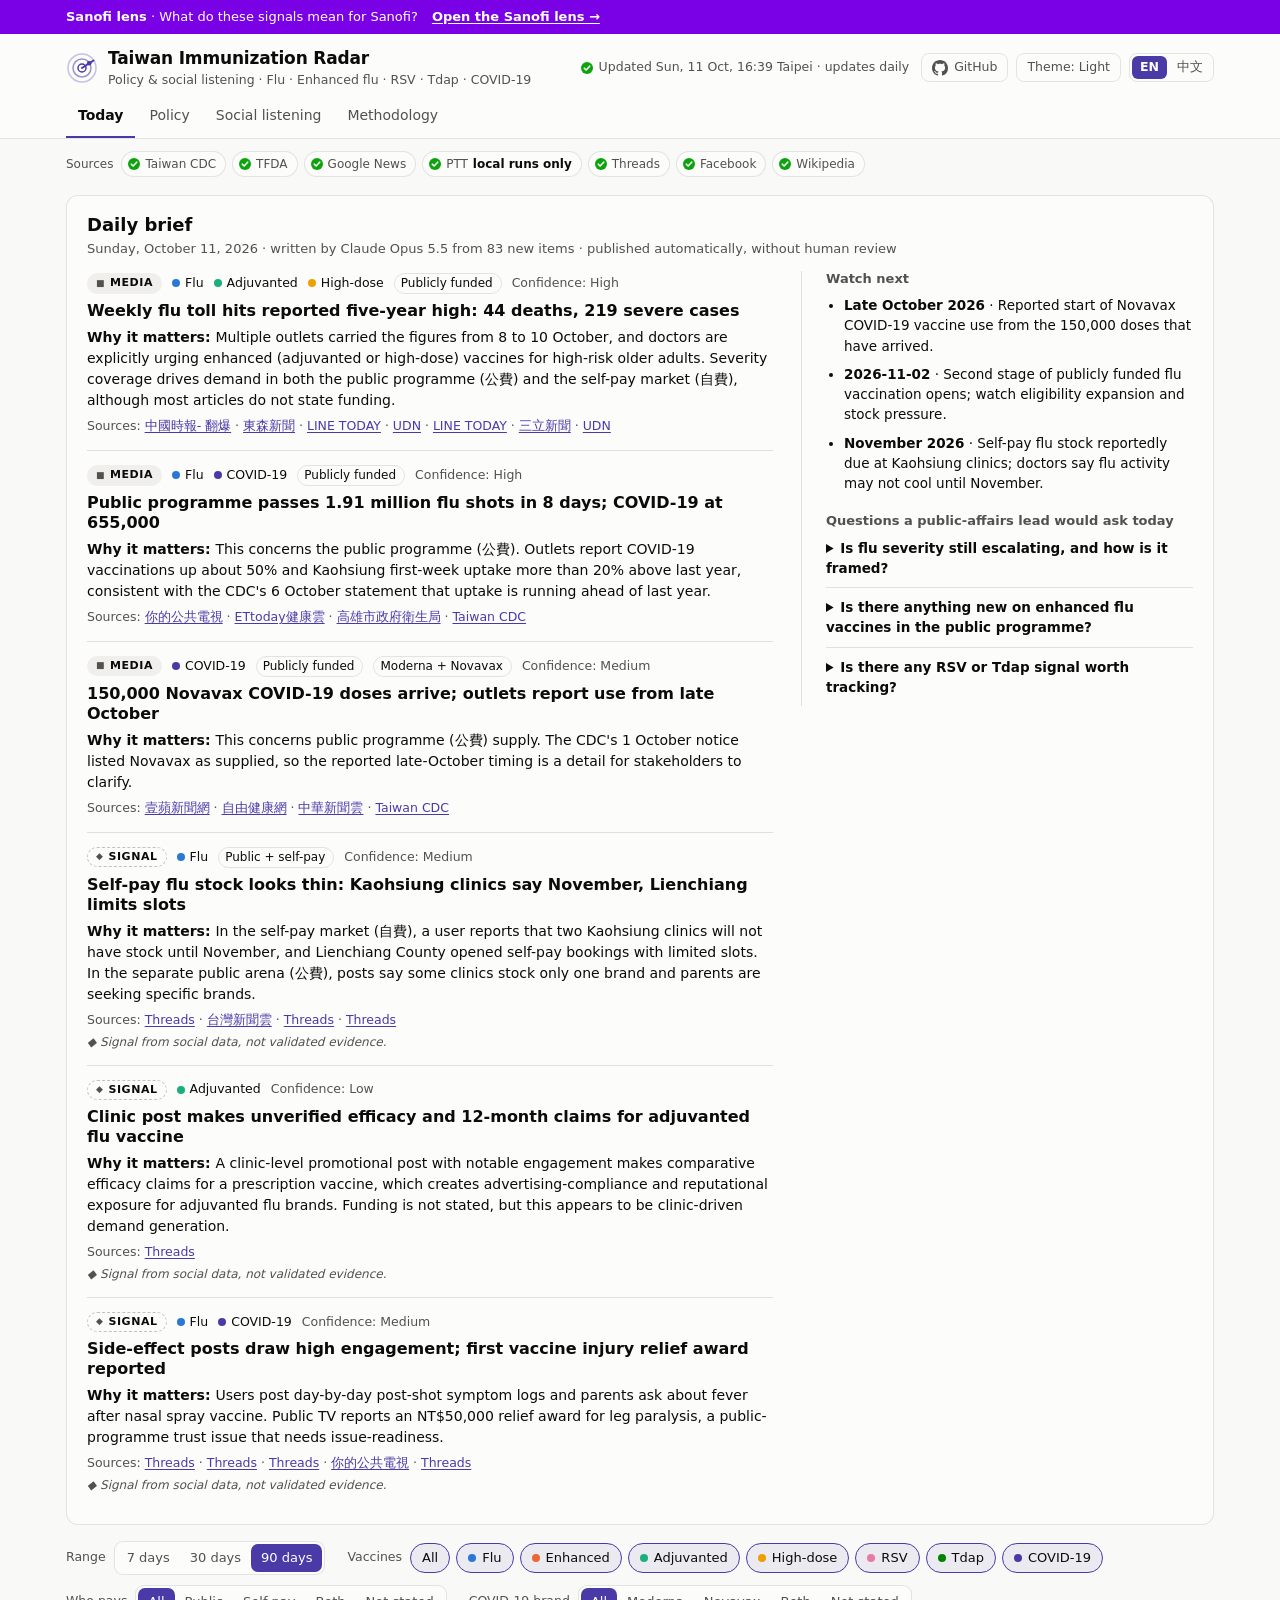
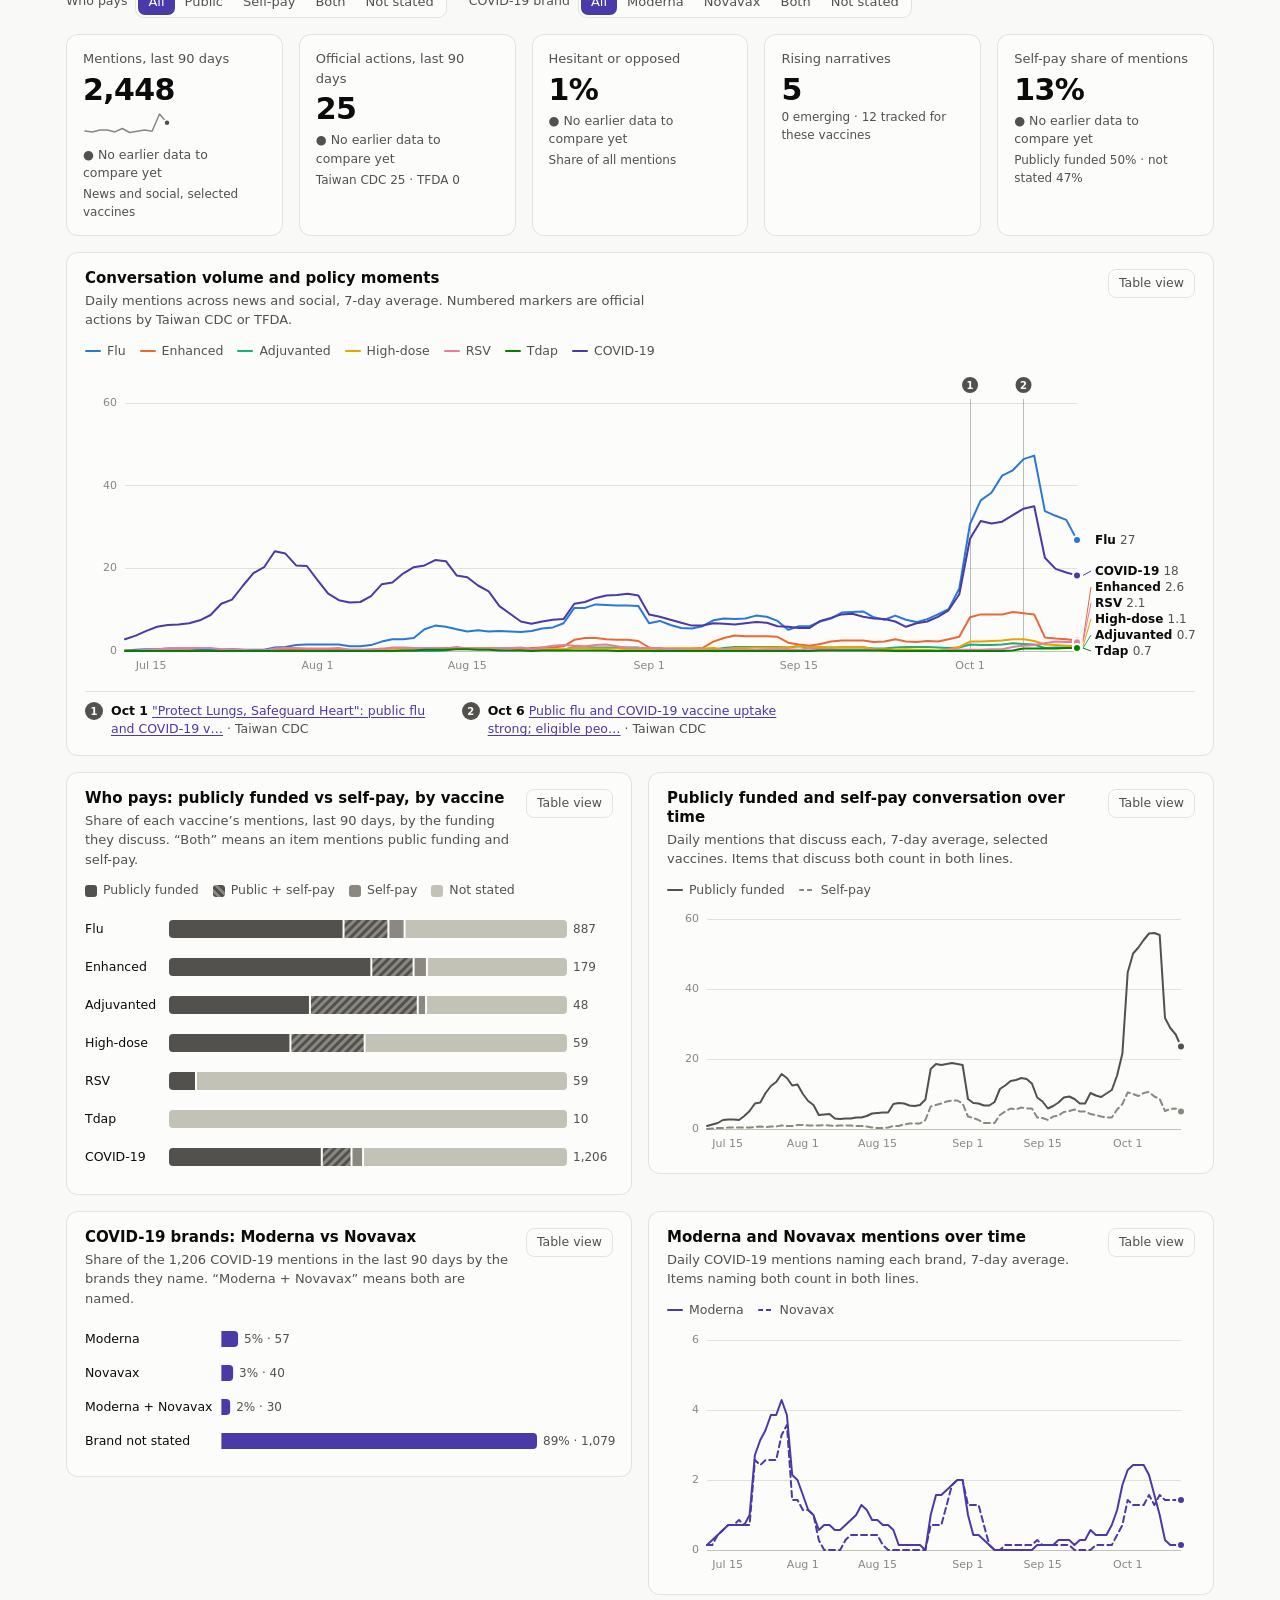
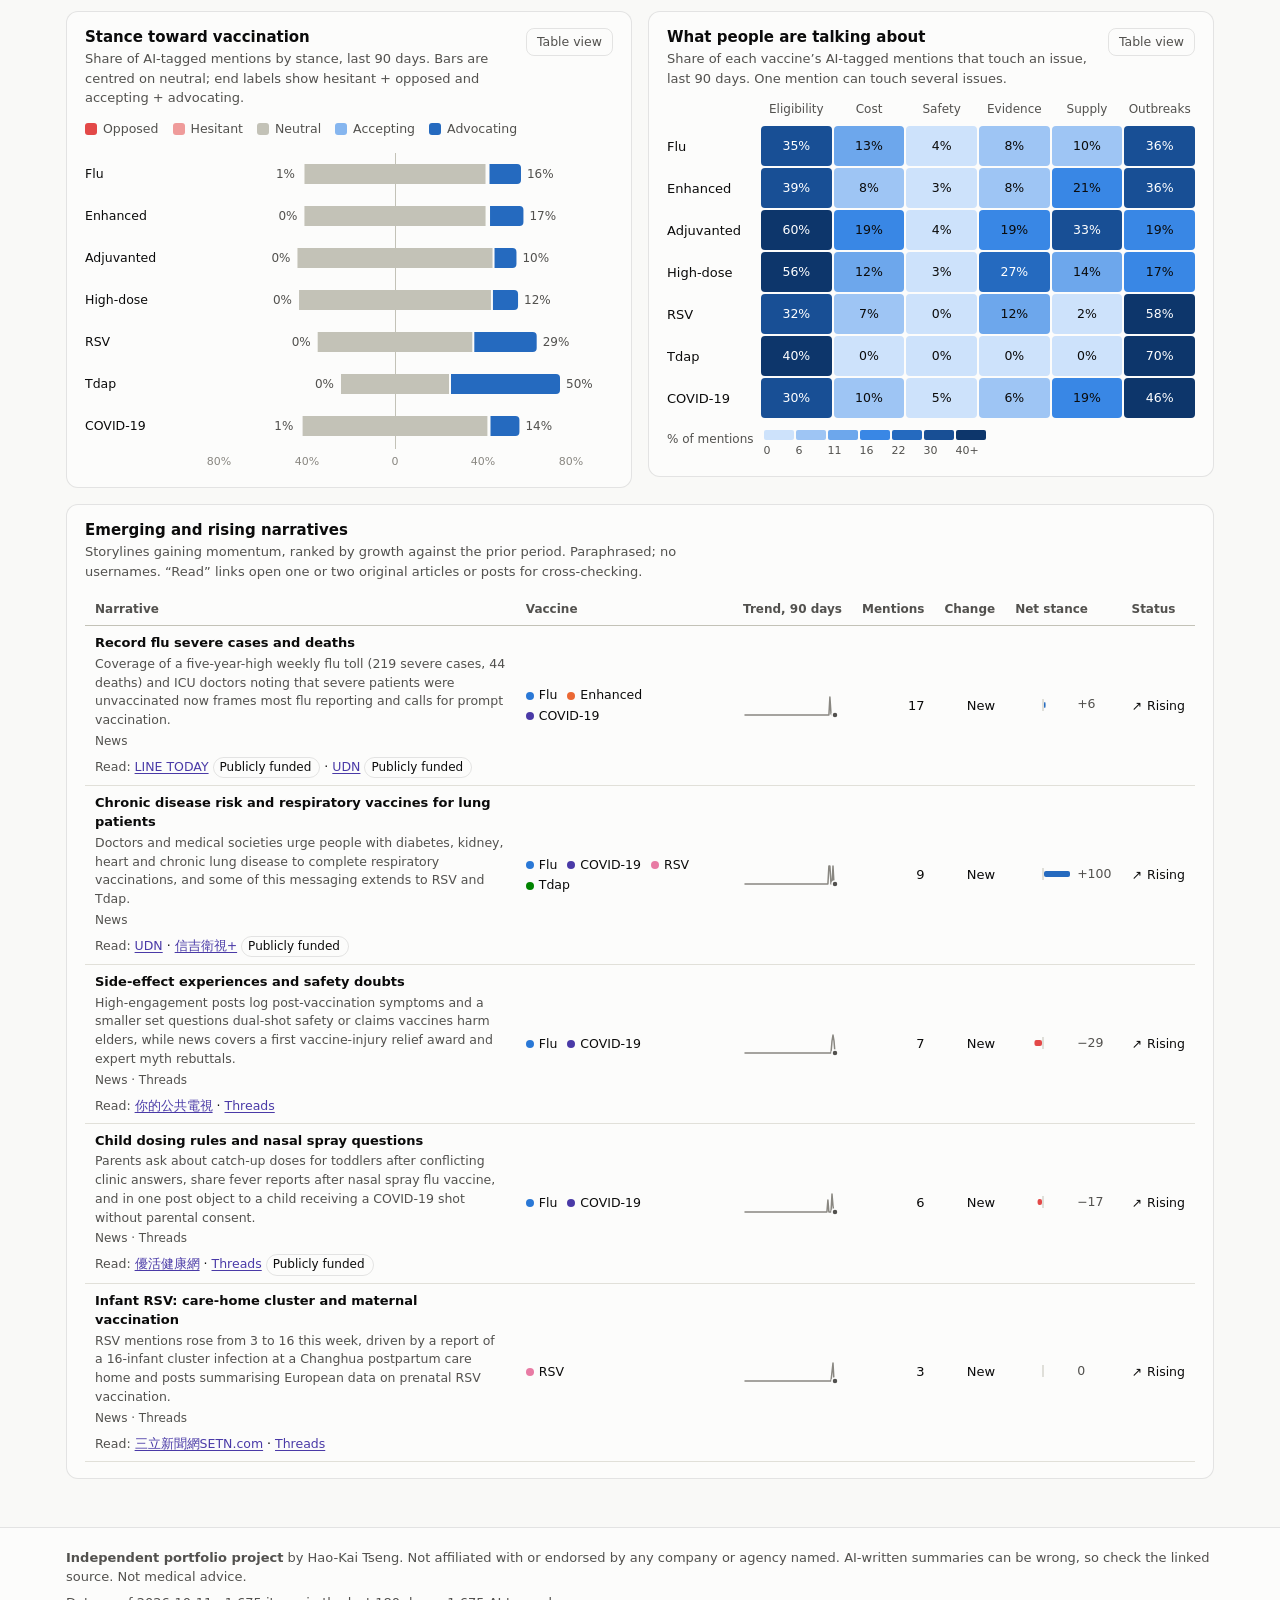
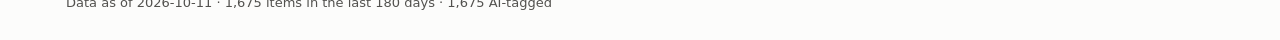
==== commit 0eab1e0f: "Header: GitHub, theme and language buttons in one top-right group, as on the lens The public page's " ====
--- a/site/index.html
+++ b/site/index.html
@@ -36,8 +36,9 @@
     <div class="header-meta">
       <span class="updated" id="updated"></span>
       <div class="meta-controls">
-        <a class="btn-ghost gh-link gh-mobile" href="https://github.com/haokaitseng/sanofi_taiwan_immunization_radar" target="_blank" rel="noopener noreferrer" aria-label="Source code on GitHub (opens in a new tab)" data-aria-zh="GitHub 原始碼（另開新分頁）">
+        <a class="btn-ghost gh-link" href="https://github.com/haokaitseng/sanofi_taiwan_immunization_radar" target="_blank" rel="noopener noreferrer" aria-label="Source code on GitHub (opens in a new tab)" data-aria-zh="GitHub 原始碼（另開新分頁）">
           <svg viewBox="0 0 16 16" aria-hidden="true"><path d="M8 0C3.58 0 0 3.58 0 8c0 3.54 2.29 6.53 5.47 7.59.4.07.55-.17.55-.38 0-.19-.01-.82-.01-1.49-2.01.37-2.53-.49-2.69-.94-.09-.23-.48-.94-.82-1.13-.28-.15-.68-.52-.01-.53.63-.01 1.08.58 1.23.82.72 1.21 1.87.87 2.33.66.07-.52.28-.87.51-1.07-1.78-.2-3.64-.89-3.64-3.95 0-.87.31-1.59.82-2.15-.08-.2-.36-1.02.08-2.12 0 0 .67-.21 2.2.82.64-.18 1.32-.27 2-.27.68 0 1.36.09 2 .27 1.53-1.04 2.2-.82 2.2-.82.44 1.1.16 1.92.08 2.12.51.56.82 1.27.82 2.15 0 3.07-1.87 3.75-3.65 3.95.29.25.54.73.54 1.48 0 1.07-.01 1.93-.01 2.2 0 .21.15.46.55.38A8.013 8.013 0 0016 8c0-4.42-3.58-8-8-8z"/></svg>
+          <span class="hide-sm">GitHub</span>
         </a>
         <button class="btn-ghost" id="theme-btn" type="button">Theme: Light</button>
         <div class="lang-switch" role="group" aria-label="Language / 語言">
@@ -54,10 +55,6 @@
       <button type="button" role="tab" id="tab-social" data-view="social" aria-controls="view-social"><span data-lang="en">Social listening</span><span data-lang="zh">社群輿情</span></button>
       <button type="button" role="tab" id="tab-method" data-view="method" aria-controls="view-method"><span data-lang="en">Methodology</span><span data-lang="zh">方法</span></button>
     </nav>
-    <a class="btn-ghost gh-link gh-desktop" href="https://github.com/haokaitseng/sanofi_taiwan_immunization_radar" target="_blank" rel="noopener noreferrer" aria-label="Source code on GitHub (opens in a new tab)" data-aria-zh="GitHub 原始碼（另開新分頁）">
-      <svg viewBox="0 0 16 16" aria-hidden="true"><path d="M8 0C3.58 0 0 3.58 0 8c0 3.54 2.29 6.53 5.47 7.59.4.07.55-.17.55-.38 0-.19-.01-.82-.01-1.49-2.01.37-2.53-.49-2.69-.94-.09-.23-.48-.94-.82-1.13-.28-.15-.68-.52-.01-.53.63-.01 1.08.58 1.23.82.72 1.21 1.87.87 2.33.66.07-.52.28-.87.51-1.07-1.78-.2-3.64-.89-3.64-3.95 0-.87.31-1.59.82-2.15-.08-.2-.36-1.02.08-2.12 0 0 .67-.21 2.2.82.64-.18 1.32-.27 2-.27.68 0 1.36.09 2 .27 1.53-1.04 2.2-.82 2.2-.82.44 1.1.16 1.92.08 2.12.51.56.82 1.27.82 2.15 0 3.07-1.87 3.75-3.65 3.95.29.25.54.73.54 1.48 0 1.07-.01 1.93-.01 2.2 0 .21.15.46.55.38A8.013 8.013 0 0016 8c0-4.42-3.58-8-8-8z"/></svg>
-      <span class="hide-sm">GitHub</span>
-    </a>
   </div>
 </header>
 
--- a/site/style.css
+++ b/site/style.css
@@ -104,7 +104,7 @@
 .brand-mark { width: 32px; height: 32px; flex: none; color: var(--accent); }
 .brand-name { display: block; font-size: 17px; font-weight: 700; letter-spacing: -0.01em; }
 .brand-sub { display: block; font-size: 12.5px; color: var(--text-2); }
-.header-meta { display: flex; flex-wrap: wrap; align-items: center; gap: 6px 12px; font-size: 12.5px; color: var(--text-2); }
+.header-meta { display: flex; flex-wrap: wrap; align-items: center; gap: 6px 12px; margin-left: auto; font-size: 12.5px; color: var(--text-2); }   /* stays right when it wraps under the title */
 .updated { display: inline-flex; align-items: center; gap: 6px; }
 .tabs { display: flex; gap: 2px; overflow-x: auto; scrollbar-width: none; }
 .tabs::-webkit-scrollbar { display: none; }
@@ -395,12 +395,6 @@
 .nav-row .tabs { flex: 1 1 auto; min-width: 0; }
 .gh-link { display: inline-flex; align-items: center; gap: 6px; flex: none; text-decoration: none; }
 .gh-link svg { width: 16px; height: 16px; fill: currentColor; flex: none; }
-/* Desktop: GitHub at the right of the tab row. Phones: next to the theme button, so all four tabs fit. */
-.gh-mobile { display: none; }
-@media (max-width: 700px) {
-  .gh-desktop { display: none; }
-  .gh-mobile { display: inline-flex; }
-}
 @media (max-width: 700px) { .tabs button { padding-left: 10px; padding-right: 10px; } }
 
 /* ---------- language switch (top right) ---------- */
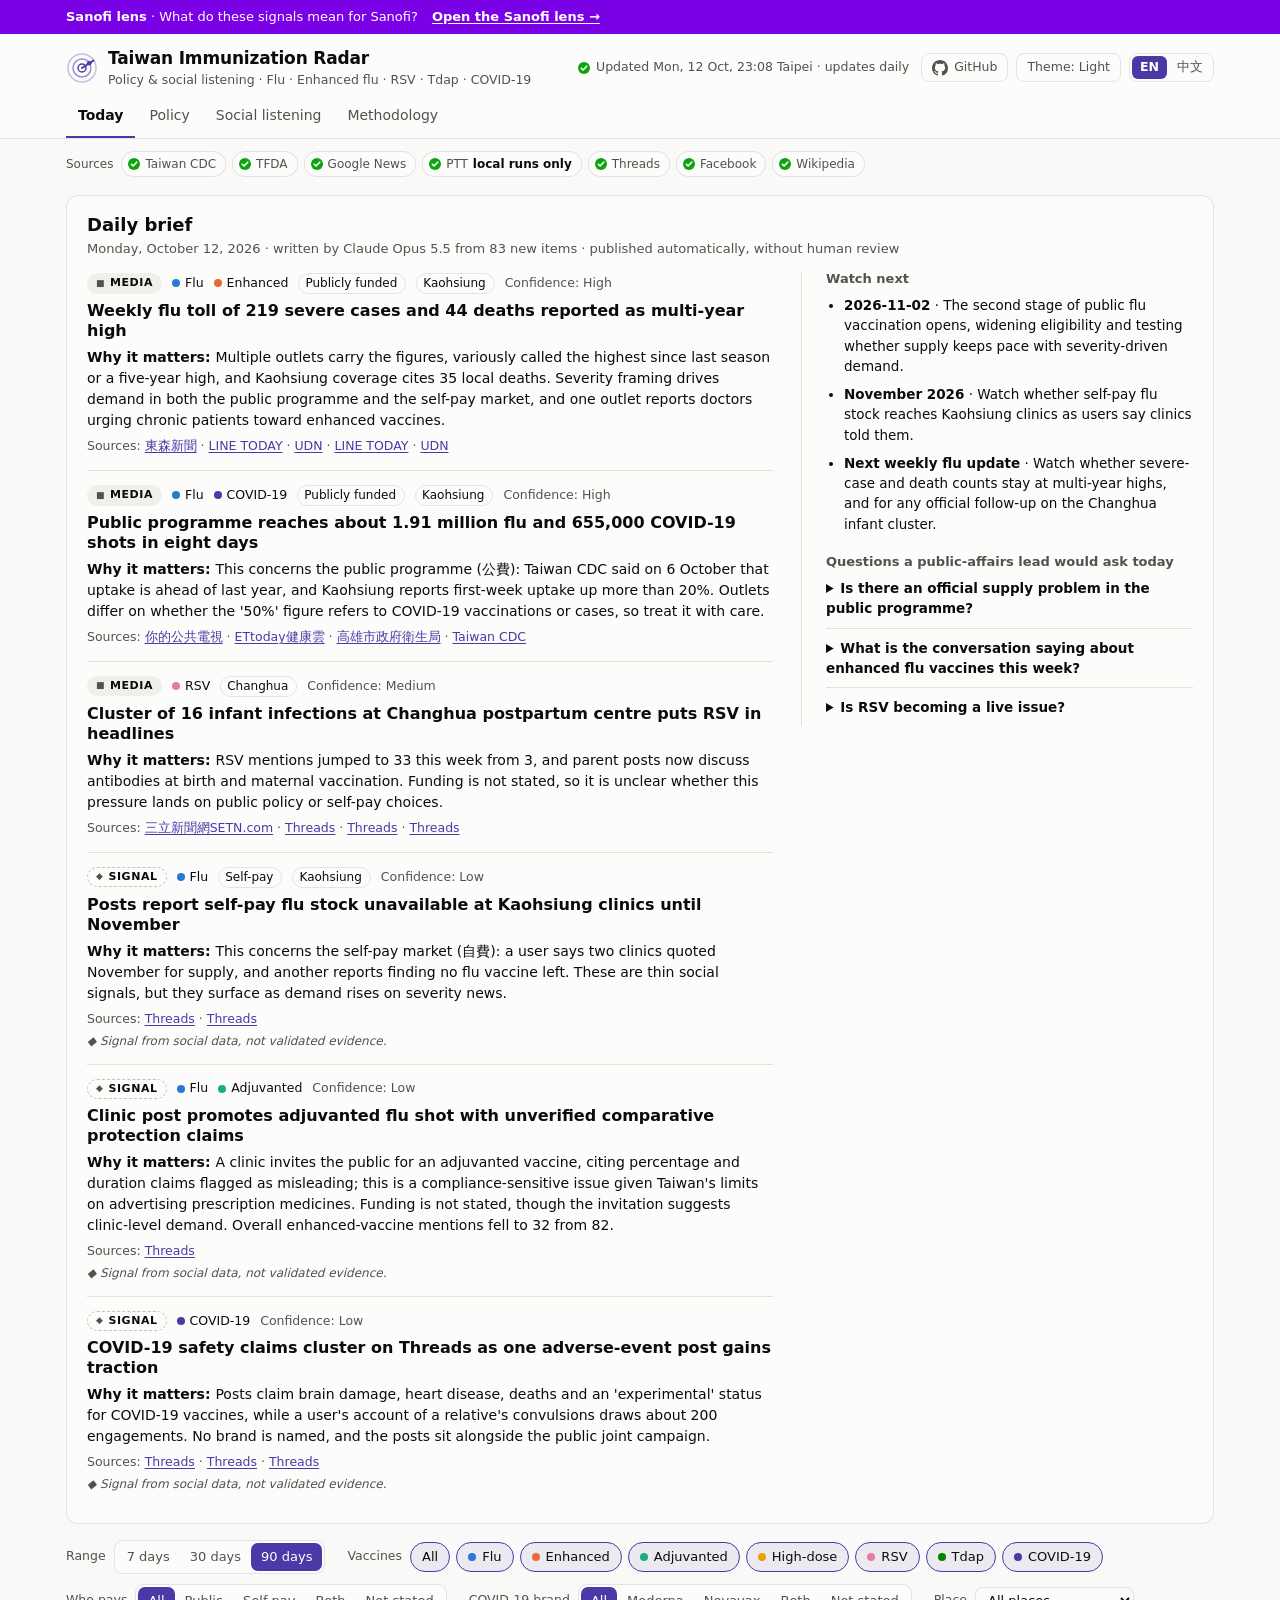
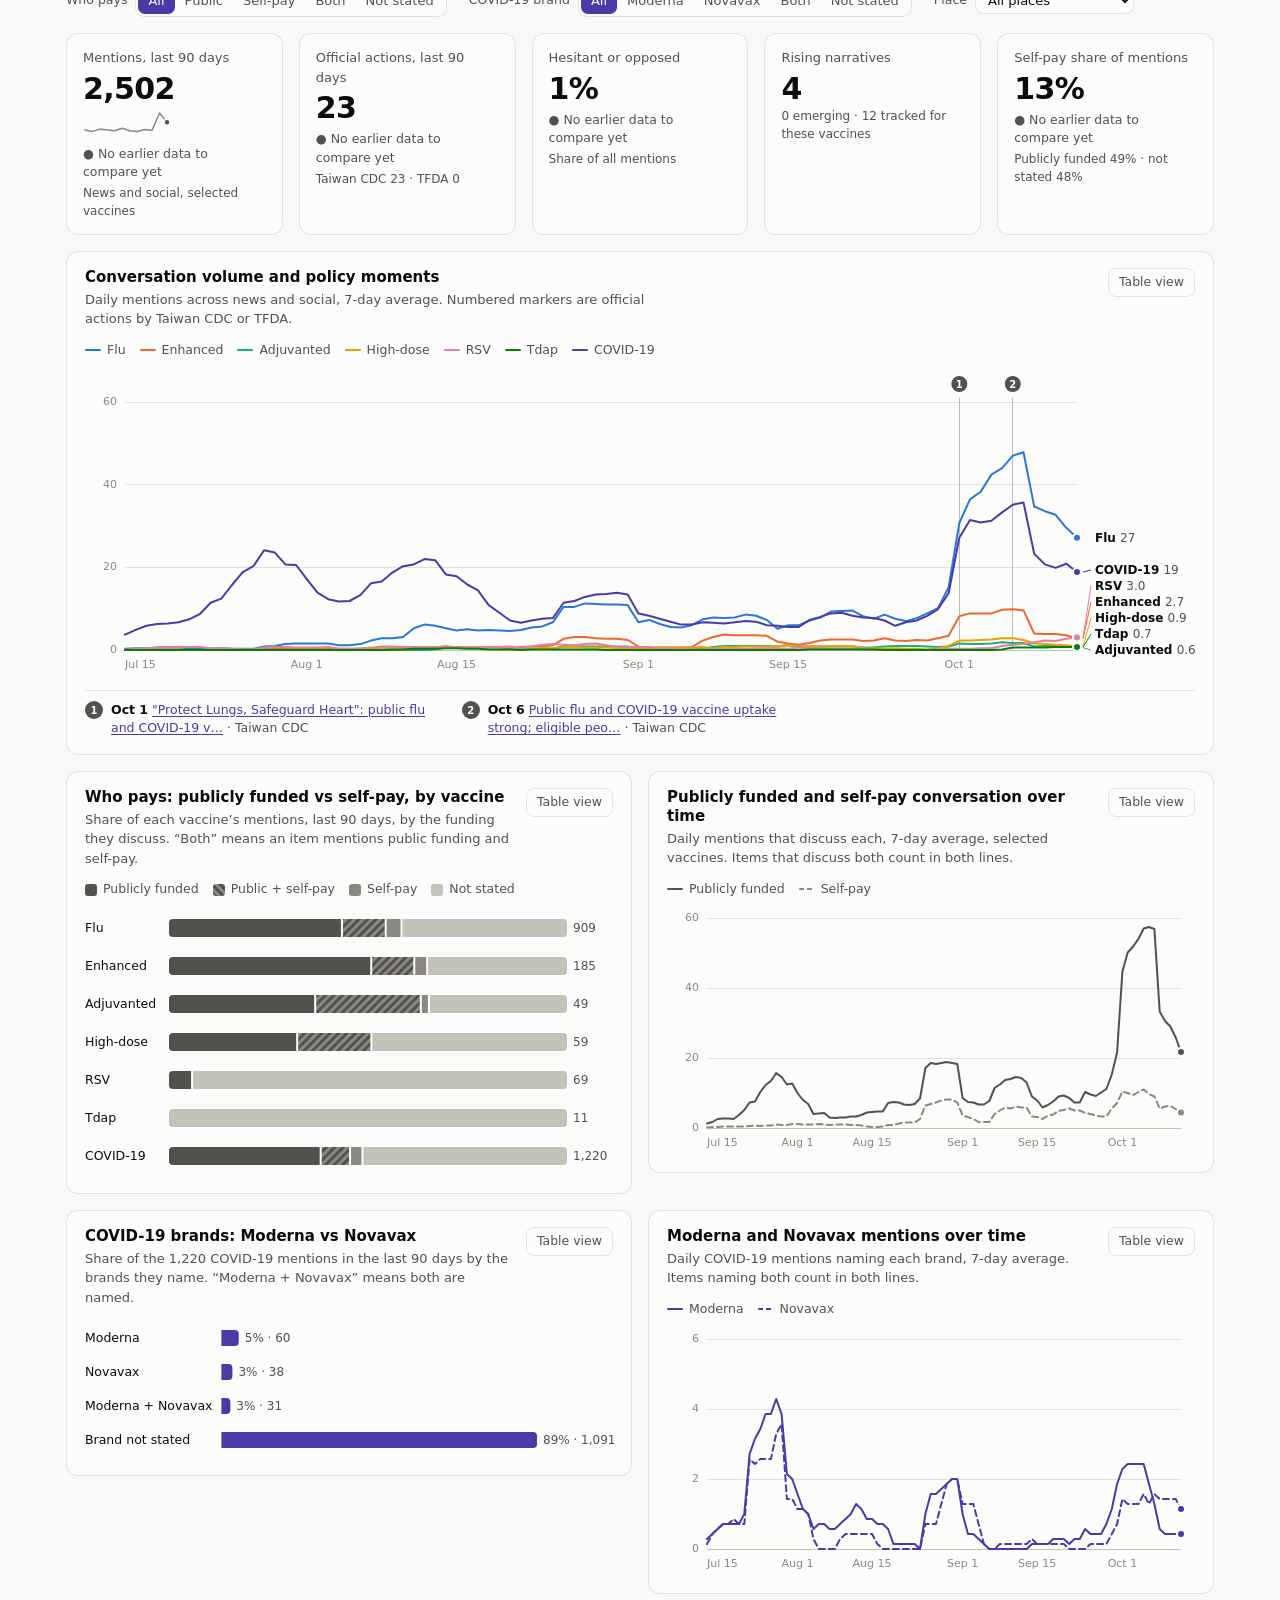
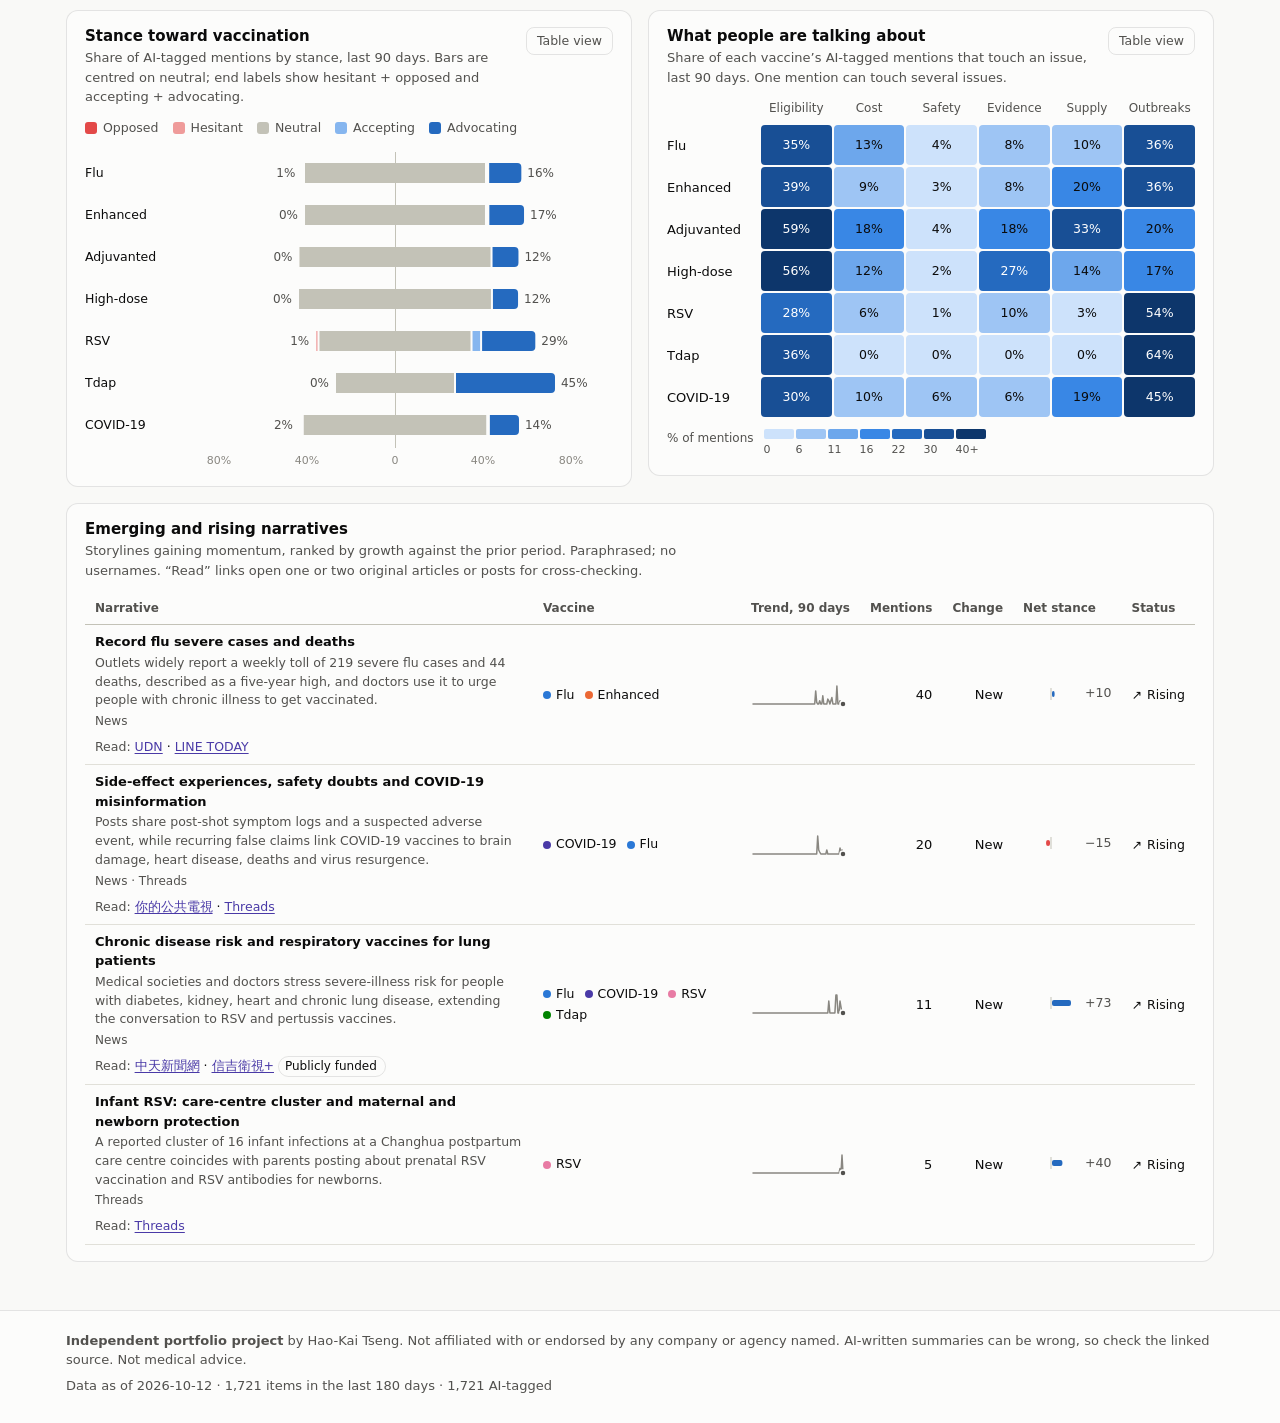
==== commit 01f7d2ef: "Add places: city/county tags, a Taiwan map and a Place filter - The tagger labels the Taiwanese citi" ====
--- a/site/index.html
+++ b/site/index.html
@@ -79,7 +79,7 @@
         <ol class="pipeline">
           <li><span class="step-n">1</span><strong>Collect</strong><span>Taiwan CDC, TFDA, Google News, PTT, Threads, comments on public Facebook pages, Wikipedia pageviews</span></li>
           <li><span class="step-n">2</span><strong>Clean</strong><span>Remove duplicates by URL and near-identical headlines, drop off-topic items such as animal influenza</span></li>
-          <li><span class="step-n">3</span><strong>Tag</strong><span>Claude Haiku 5.5 labels vaccine, who pays (公費 / 自費), issue, stance, speaker and storyline, and writes short English and Chinese summaries</span></li>
+          <li><span class="step-n">3</span><strong>Tag</strong><span>Claude Haiku 5.5 labels vaccine, who pays (公費 / 自費), COVID-19 brand, city or county, issue, stance, speaker and storyline, and writes short English and Chinese summaries</span></li>
           <li><span class="step-n">4</span><strong>Analyse</strong><span>Claude Opus 5.5 writes the daily brief, explains official actions and groups storylines, citing sources for every claim, then translates it into Traditional Chinese</span></li>
           <li><span class="step-n">5</span><strong>Validate</strong><span>Schema and sanity checks. If a source fails, its light turns amber and the rest of the run carries on</span></li>
           <li><span class="step-n">6</span><strong>Publish</strong><span>Commit the data to GitHub and redeploy. Git history doubles as a dated archive</span></li>
@@ -91,7 +91,7 @@
         <ol class="pipeline">
           <li><span class="step-n">1</span><strong>收集</strong><span>疾管署、食藥署、Google 新聞、PTT、Threads、Facebook 公開粉專留言、維基百科瀏覽量</span></li>
           <li><span class="step-n">2</span><strong>清理</strong><span>依網址與近似標題去除重複，剔除禽流感等離題內容</span></li>
-          <li><span class="step-n">3</span><strong>標註</strong><span>Claude Haiku 5.5 標註疫苗、費用來源（公費／自費）、議題、立場、發言者與敘事主軸，並撰寫中英文簡短摘要</span></li>
+          <li><span class="step-n">3</span><strong>標註</strong><span>Claude Haiku 5.5 標註疫苗、費用來源（公費／自費）、COVID-19 廠牌、縣市、議題、立場、發言者與敘事主軸，並撰寫中英文簡短摘要</span></li>
           <li><span class="step-n">4</span><strong>分析</strong><span>Claude Opus 5.5 撰寫每日簡報、說明官方行動並歸納敘事主軸，每項論述都附上來源，再譯為繁體中文</span></li>
           <li><span class="step-n">5</span><strong>驗證</strong><span>結構與合理性檢查。若某個來源失敗，其燈號轉為黃色，其餘流程照常進行</span></li>
           <li><span class="step-n">6</span><strong>發布</strong><span>將資料提交至 GitHub 並重新部署，Git 歷史同時是有日期的存檔</span></li>
@@ -114,6 +114,8 @@
             <dd>Each COVID-19 mention is labelled <strong>Moderna</strong>, <strong>Novavax</strong>, <strong>Moderna + Novavax</strong> (both named, even in passing) or <strong>Brand not stated</strong>. Brands named only inside an article are found through brand-specific news searches, as for vaccine types. In the brand filter, Moderna and Novavax each include items that name both; items that are not about COVID-19 show only when the filter is off.</dd>
             <dt>Who pays</dt>
             <dd><strong>Public-funded</strong> (公費): the government programme, free for eligible groups. <strong>Self-pay</strong> (自費): paid out of pocket, for example clinics’ own stock. <strong>Both</strong>: the item mentions both, even in passing. <strong>Not stated</strong>: it mentions neither. In the Who pays filter, 公費 and 自費 each include the items that discuss both.</dd>
+            <dt>Place</dt>
+            <dd>The Taiwanese city or county an item is <strong>about</strong>: a local programme, campaign or health-bureau action, local cases, clinic stock or queues there, or a local event. Districts and towns count toward their city or county (鳳山 → Kaohsiung). A place is not tagged just because a speaker, hospital or outlet is based there. National, international and unspecified items carry no place, so most official notices have none, and one item can name several places. In the Place filter, a place includes items that name it alongside others; national items show only when the filter is off. The map counts mentions per place; the per-100,000 view divides by population (Ministry of the Interior, end of July 2026) and is shown only for places with at least 10 mentions. Boundaries: Ministry of the Interior (data.gov.tw, Open Government Data License), simplified via taiwan-atlas (MIT).</dd>
             <dt>Stance scale</dt>
             <dd>Adapted from the WHO SAGE vaccine-hesitancy continuum. <strong>Advocating</strong>: urges others to vaccinate. <strong>Accepting</strong>: has vaccinated or intends to. <strong>Neutral</strong>: news or information with no stance. <strong>Hesitant</strong>: delays, doubts or asks for reassurance. <strong>Opposed</strong>: rejects vaccination or spreads anti-vaccine claims.</dd>
             <dt>Evidence tiers</dt>
@@ -131,6 +133,8 @@
             <dd>每則 COVID-19 提及會標為 <strong>Moderna</strong>、<strong>Novavax</strong>、<strong>Moderna＋Novavax</strong>（兩者皆被提及，即使只是順帶一提）或<strong>未說明廠牌</strong>。只出現在文章內文的廠牌，與疫苗類型一樣透過廠牌專屬的新聞搜尋找出。廠牌篩選中的 Moderna 與 Novavax 都包含兩者皆提及的項目；非 COVID-19 的項目只在篩選關閉時顯示。</dd>
             <dt>費用來源</dt>
             <dd><strong>公費</strong>：政府計畫，符合資格者免費接種。<strong>自費</strong>：自行付費，例如診所自備的疫苗。<strong>公費＋自費</strong>：項目兩者都提到，即使只是順帶一提。<strong>未說明</strong>：兩者皆未提及。「費用」篩選中的公費與自費，都包含兩者皆談到的項目。</dd>
+            <dt>地區</dt>
+            <dd>項目所<strong>談到</strong>的台灣縣市：地方的接種計畫、宣導或衛生局行動、當地病例、當地診所的疫苗庫存或排隊情形，或地方活動。鄉鎮市區歸入所屬縣市（例如鳳山 → 高雄市）。不會只因發言者、醫院或媒體位於某地就標註該縣市。全國性、國際或未指明地點的項目不標註縣市，因此多數官方公告沒有縣市；一則項目也可涉及多個縣市。「地區」篩選中的縣市包含同時談到其他縣市的項目；全國性項目只在篩選關閉時顯示。地圖計算各縣市的提及數；「每10萬人」檢視以人口（內政部，2026年7月底）換算，只顯示提及數至少 10 則的縣市。縣市界線：內政部（政府資料開放平臺，政府資料開放授權條款），經 taiwan-atlas（MIT）簡化。</dd>
             <dt>立場量表</dt>
             <dd>改編自 WHO SAGE 疫苗猶豫連續光譜。<strong>倡議</strong>：鼓勵他人接種。<strong>接受</strong>：已接種或打算接種。<strong>中立</strong>：沒有立場的新聞或資訊。<strong>猶豫</strong>：延後、懷疑或需要再三確認。<strong>反對</strong>：拒絕接種或散布反疫苗說法。</dd>
             <dt>證據層級</dt>
@@ -149,6 +153,7 @@
             <li>Keyword-based collection misses posts that never name the vaccine or disease. News headlines that name no vaccine are kept only when they came from a vaccine-specific search, and the AI tagger confirms or drops them.</li>
             <li>News arrives as headlines only. Vaccine types, COVID-19 brands and who pays inside an article are inferred from separate type, brand and public / self-pay searches, which Google matches against the full text.</li>
             <li>Stance, issue and who-pays tags are AI-generated. Posts collected before 2026-10-11 were labelled for who pays from their paraphrase.</li>
+            <li>About one in five mentions names a city or county, and local news covers some places more densely than others, so the map shows where the conversation is about, not where vaccine demand is. Place tags are AI-generated; posts collected before 2026-10-12 were tagged from their paraphrase.</li>
             <li>Volumes count mentions, not people.</li>
           </ul>
         </div>
@@ -160,6 +165,7 @@
             <li>以關鍵字收集會漏掉從未提及疫苗或疾病名稱的貼文。未提及疫苗的新聞標題，只有來自特定疫苗搜尋時才會保留，並由 AI 標註確認或剔除。</li>
             <li>新聞僅取得標題。文章內提到的疫苗類型、COVID-19 廠牌與費用來源，是由另外的類型、品牌與公費／自費搜尋推得（Google 以全文比對）。</li>
             <li>立場、議題與費用來源標註由 AI 產生。2026-10-11 前收集的貼文，費用來源依其改寫內容判斷。</li>
+            <li>約五分之一的提及與特定縣市有關，各地地方新聞的密度也不同，因此地圖呈現的是討論談到哪裡，而非各地的疫苗需求。縣市標註由 AI 產生；2026-10-12 前收集的貼文依其改寫內容判斷。</li>
             <li>聲量計算的是提及次數而非人數。</li>
           </ul>
         </div>
--- a/site/style.css
+++ b/site/style.css
@@ -420,3 +420,26 @@
 }
 .narr-ex { font-size: 12.5px; font-weight: 400; line-height: 1.7; margin-top: 6px; }
 .narr-ex-label { color: var(--text-2); }
+
+/* ---------- where in Taiwan (choropleth) ---------- */
+.map-wrap { display: grid; gap: 16px 28px; grid-template-columns: minmax(240px, 440px) minmax(0, 1fr); align-items: start; }
+.map-wrap > * { min-width: 0; }          /* let the top-places table scroll instead of widening the card */
+@media (max-width: 800px) { .map-wrap { grid-template-columns: minmax(0, 1fr); } }
+.map-controls { display: flex; flex-wrap: wrap; align-items: center; gap: 8px 10px; margin-bottom: 10px; }
+.map-legend { margin: 0 0 8px; }
+.chart.map { display: block; max-width: 100%; height: auto; }
+.map-county { outline: none; cursor: pointer; }
+.map-county path { stroke: var(--surface); stroke-width: 0.8; stroke-linejoin: round; }
+.map-county:hover path { stroke: var(--text-2); stroke-width: 1.4; }
+.map-county:focus-visible path { stroke: var(--accent); stroke-width: 2.2; }
+.map-county.selected path { stroke: var(--text-1); stroke-width: 2; }
+.map .hit { fill: transparent; }
+.inset-frame { fill: transparent; stroke: var(--axis); stroke-dasharray: 3 3; cursor: pointer; }
+.inset-label { fill: var(--text-2); font-size: 10px; pointer-events: none; }
+.inset-chip { stroke: var(--grid); stroke-width: 1; pointer-events: none; }
+.key-hatch { background: repeating-linear-gradient(45deg, var(--surface-2) 0 3px, var(--text-3) 3px 4.5px); }
+.map-side-title { font-size: 13px; font-weight: 600; color: var(--text-2); margin: 0 0 8px; }
+.place-table .linklike { appearance: none; background: none; border: 0; padding: 0; font: inherit; font-weight: 600; color: var(--accent);
+  cursor: pointer; text-decoration: underline; text-underline-offset: 2px; }
+.place-table tr.is-selected > * { background: var(--accent-wash); }
+
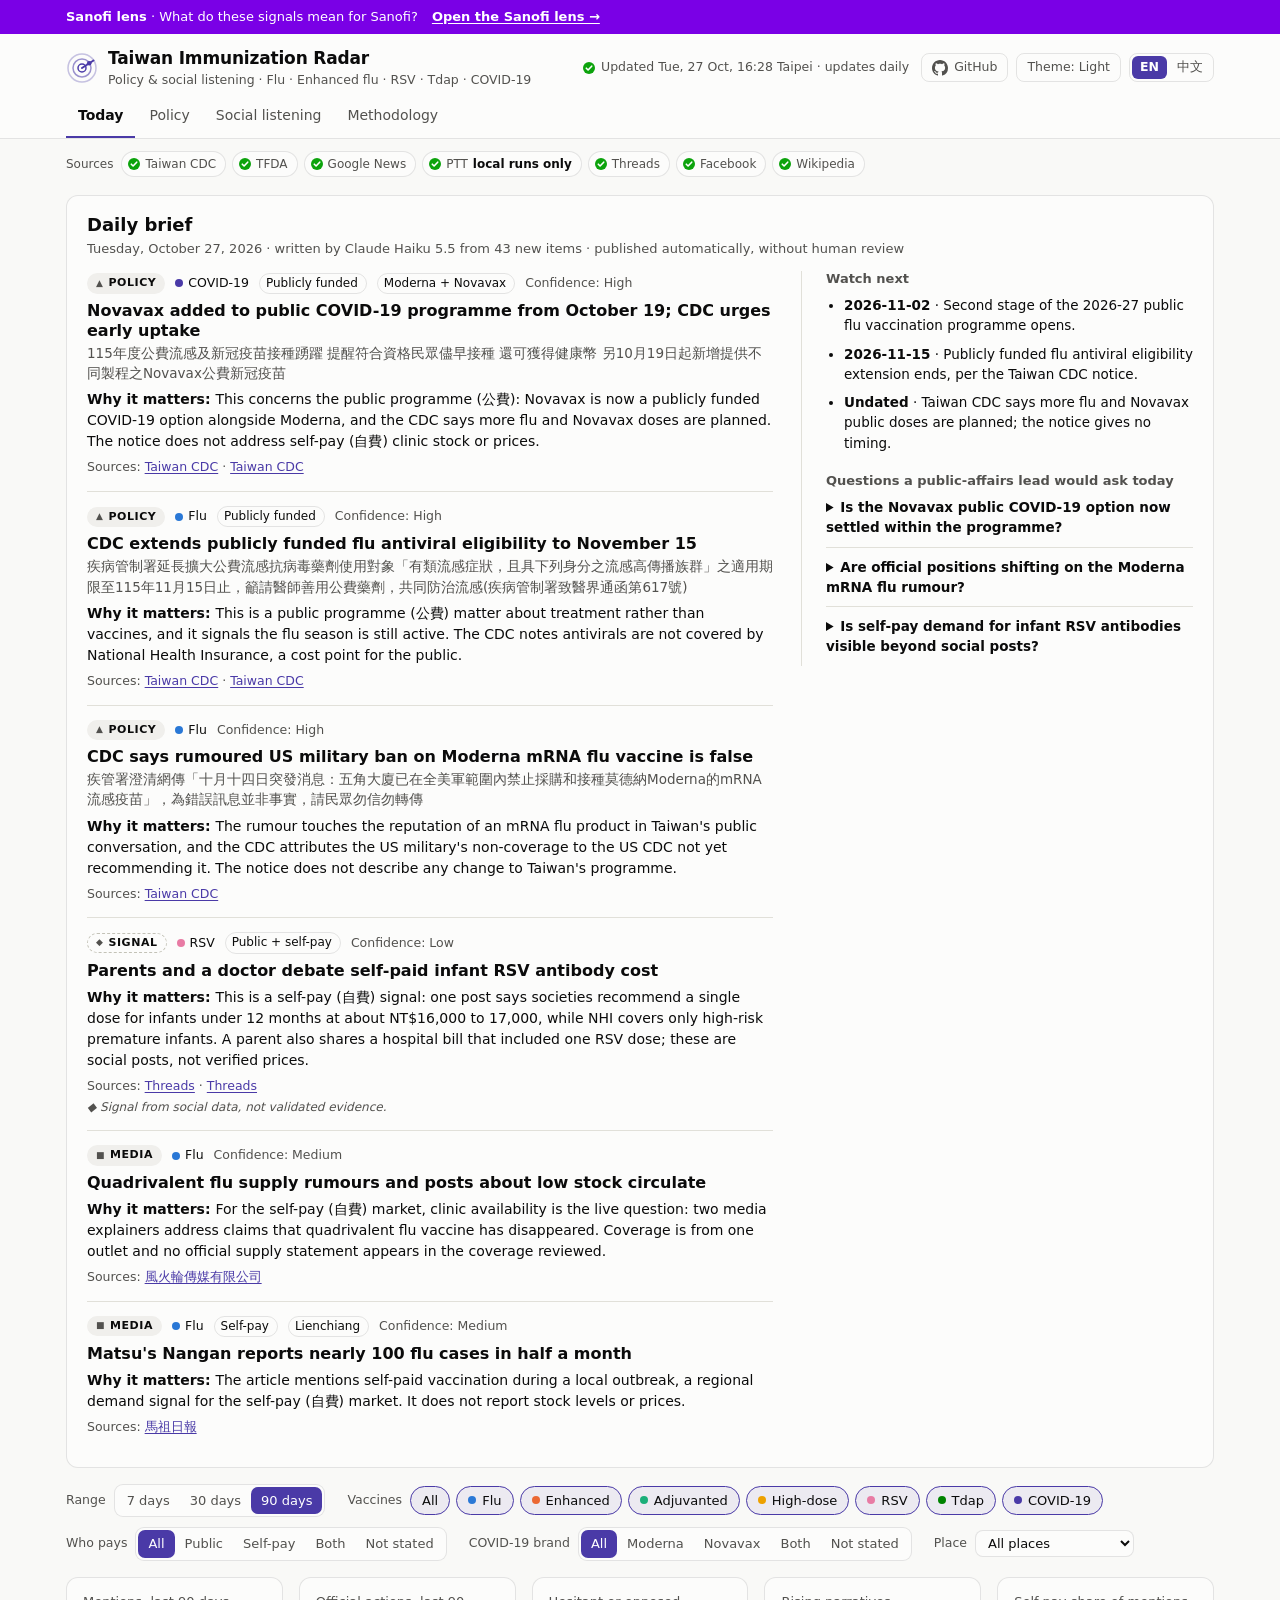
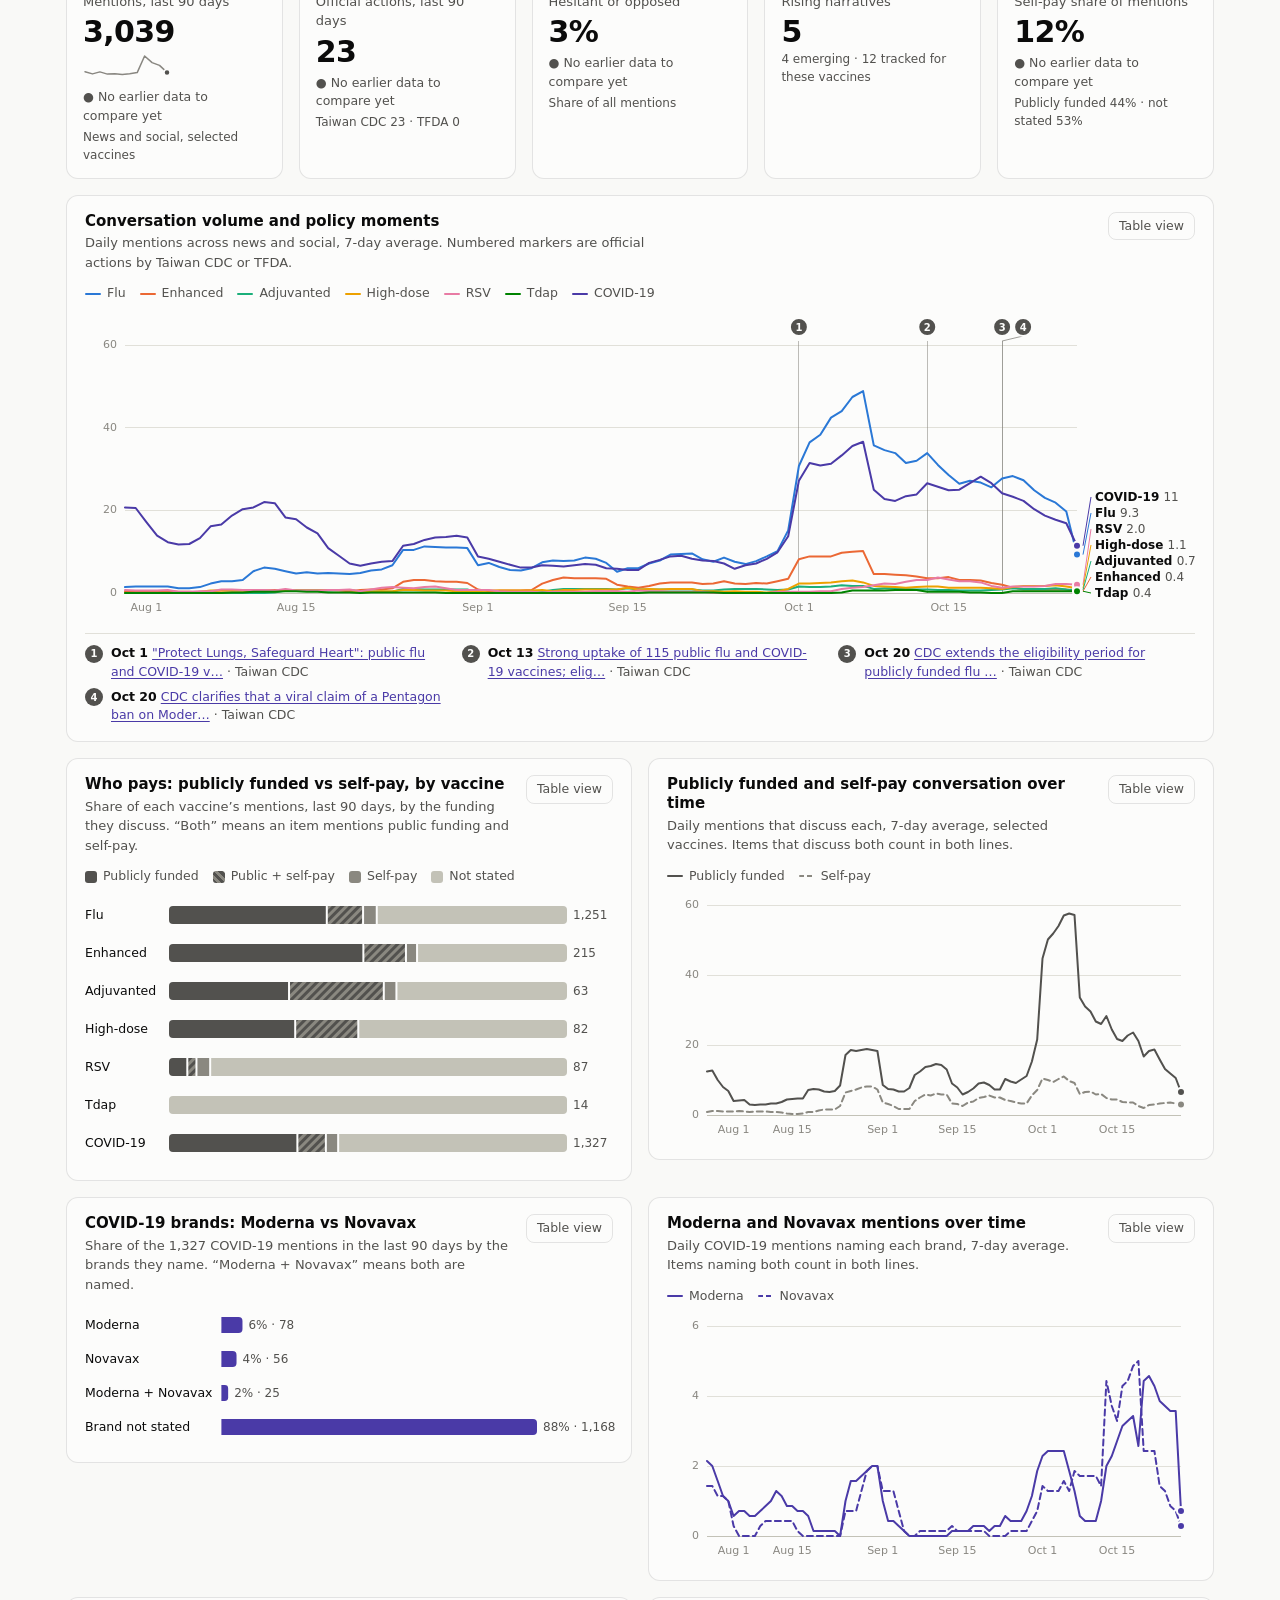
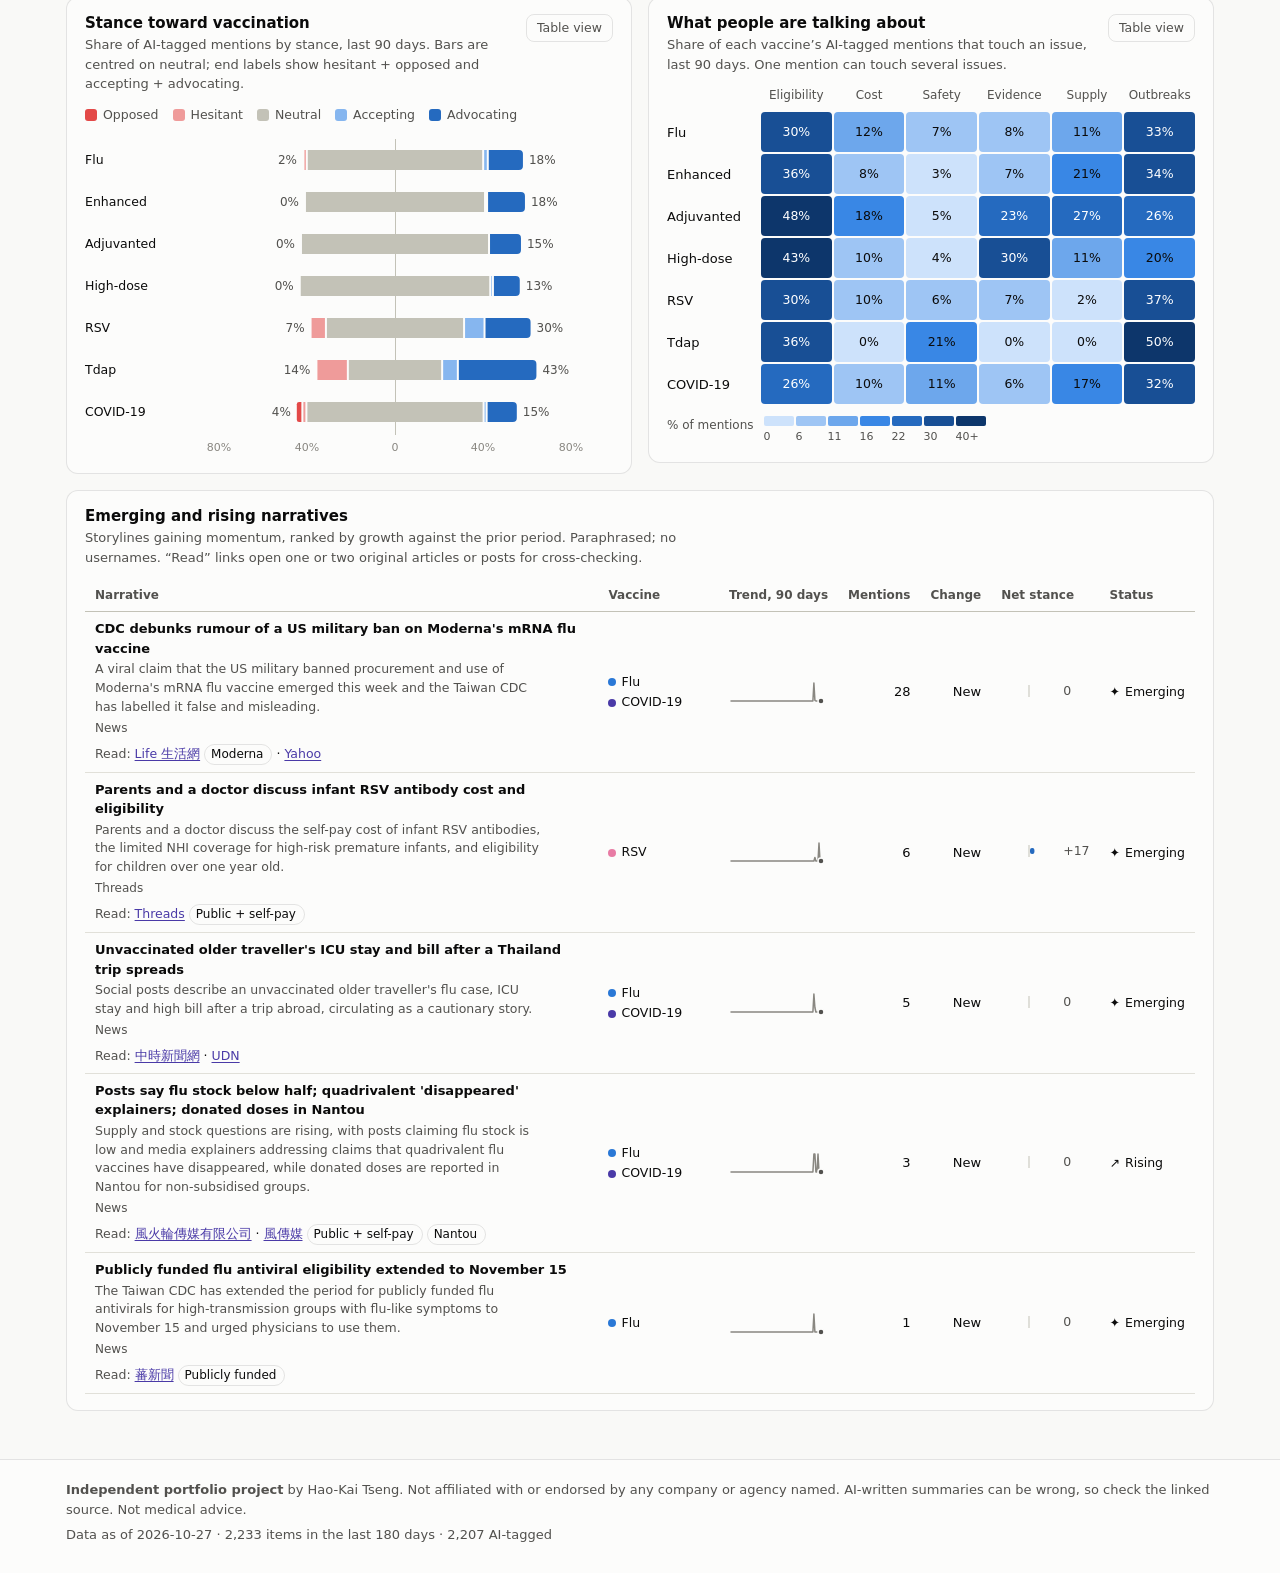
==== commit d654d5d8: "Move the daily analysis and translation to Claude Haiku 5.5 Opus was about US$0.76 of the ~US$0.78 d" ====
--- a/site/index.html
+++ b/site/index.html
@@ -80,7 +80,7 @@
           <li><span class="step-n">1</span><strong>Collect</strong><span>Taiwan CDC, TFDA, Google News, PTT, Threads, comments on public Facebook pages, Wikipedia pageviews</span></li>
           <li><span class="step-n">2</span><strong>Clean</strong><span>Remove duplicates by URL and near-identical headlines, drop off-topic items such as animal influenza</span></li>
           <li><span class="step-n">3</span><strong>Tag</strong><span>Claude Haiku 5.5 labels vaccine, who pays (公費 / 自費), COVID-19 brand, city or county, issue, stance, speaker and storyline, and writes short English and Chinese summaries</span></li>
-          <li><span class="step-n">4</span><strong>Analyse</strong><span>Claude Opus 5.5 writes the daily brief, explains official actions and groups storylines, citing sources for every claim, then translates it into Traditional Chinese</span></li>
+          <li><span class="step-n">4</span><strong>Analyse</strong><span>Claude Haiku 5.5 writes the daily brief, explains official actions and groups storylines, citing sources for every claim, then translates it into Traditional Chinese</span></li>
           <li><span class="step-n">5</span><strong>Validate</strong><span>Schema and sanity checks. If a source fails, its light turns amber and the rest of the run carries on</span></li>
           <li><span class="step-n">6</span><strong>Publish</strong><span>Commit the data to GitHub and redeploy. Git history doubles as a dated archive</span></li>
         </ol>
@@ -92,7 +92,7 @@
           <li><span class="step-n">1</span><strong>收集</strong><span>疾管署、食藥署、Google 新聞、PTT、Threads、Facebook 公開粉專留言、維基百科瀏覽量</span></li>
           <li><span class="step-n">2</span><strong>清理</strong><span>依網址與近似標題去除重複，剔除禽流感等離題內容</span></li>
           <li><span class="step-n">3</span><strong>標註</strong><span>Claude Haiku 5.5 標註疫苗、費用來源（公費／自費）、COVID-19 廠牌、縣市、議題、立場、發言者與敘事主軸，並撰寫中英文簡短摘要</span></li>
-          <li><span class="step-n">4</span><strong>分析</strong><span>Claude Opus 5.5 撰寫每日簡報、說明官方行動並歸納敘事主軸，每項論述都附上來源，再譯為繁體中文</span></li>
+          <li><span class="step-n">4</span><strong>分析</strong><span>Claude Haiku 5.5 撰寫每日簡報、說明官方行動並歸納敘事主軸，每項論述都附上來源，再譯為繁體中文</span></li>
           <li><span class="step-n">5</span><strong>驗證</strong><span>結構與合理性檢查。若某個來源失敗，其燈號轉為黃色，其餘流程照常進行</span></li>
           <li><span class="step-n">6</span><strong>發布</strong><span>將資料提交至 GitHub 並重新部署，Git 歷史同時是有日期的存檔</span></li>
         </ol>
@@ -179,7 +179,7 @@
           <li>Only public pages and permitted APIs are collected, within each platform’s terms and robots rules.</li>
           <li>No product claims and no medical advice. Advertising prescription medicines to the public is restricted in Taiwan.</li>
           <li>AI-written text is labelled and linked to its sources. Prompts and model versions are kept in the code repository.</li>
-          <li>The Traditional Chinese version is written by the same AI models: Haiku drafts the item summaries and Opus translates the analysis. Product names and acronyms stay in English, and official notices keep their original Chinese titles.</li>
+          <li>The Traditional Chinese version is written by the same AI models: Haiku drafts the item summaries and translates the analysis. Product names and acronyms stay in English, and official notices keep their original Chinese titles.</li>
           <li>Independent portfolio project. Not affiliated with or endorsed by any company or agency named.</li>
         </ul>
       </div>
@@ -190,7 +190,7 @@
           <li>只收集公開頁面與獲許可的 API，並遵守各平台的使用條款與 robots 規則。</li>
           <li>不含產品宣稱，也不提供醫療建議。台灣限制對一般民眾刊登處方藥廣告。</li>
           <li>AI 撰寫的內容均有標示並連結至來源。提示詞與模型版本都保存在程式碼儲存庫中。</li>
-          <li>繁體中文版同樣由 AI 產生：Haiku 撰寫各則摘要，Opus 翻譯分析內容。產品名稱與縮寫保留英文，官方公告則維持原始中文標題。</li>
+          <li>繁體中文版同樣由 AI 產生：Haiku 撰寫各則摘要並翻譯分析內容。產品名稱與縮寫保留英文，官方公告則維持原始中文標題。</li>
           <li>獨立作品集專案，與文中提及的任何公司或機關均無隸屬或背書關係。</li>
         </ul>
       </div>
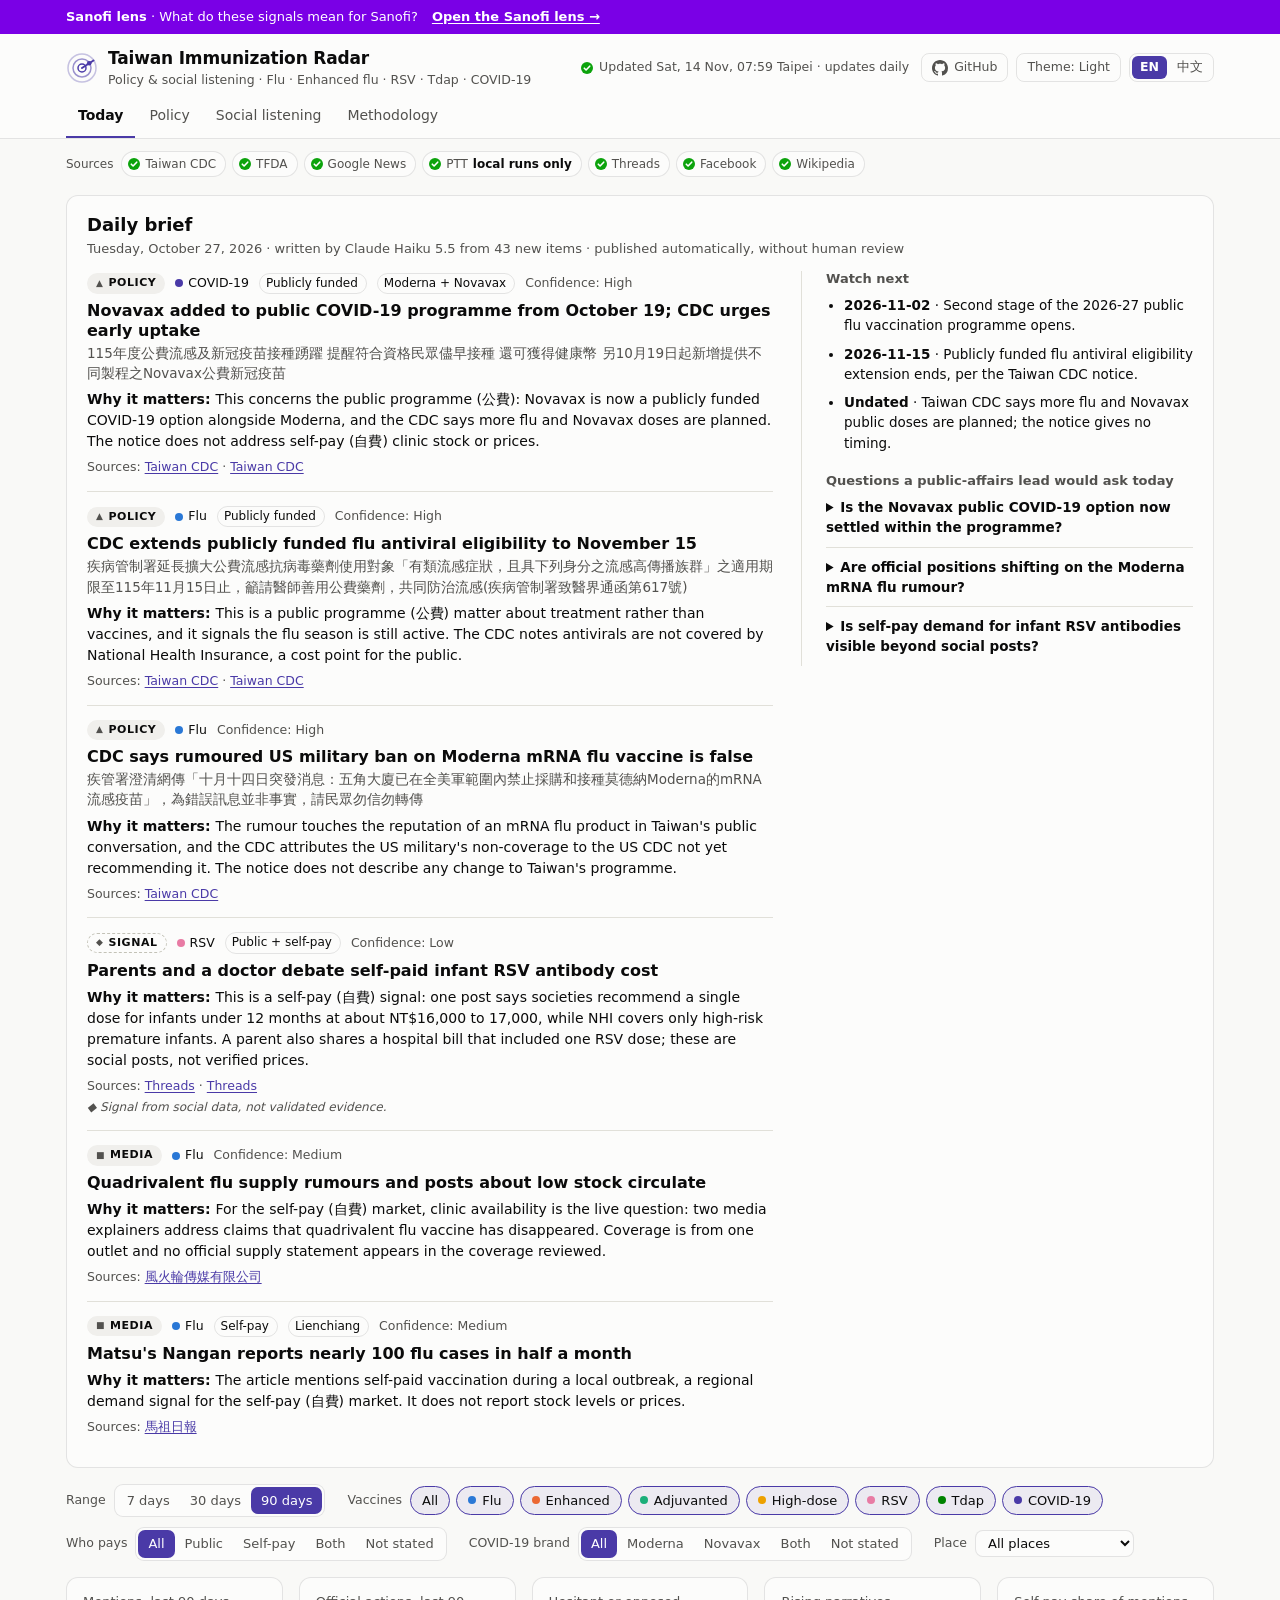
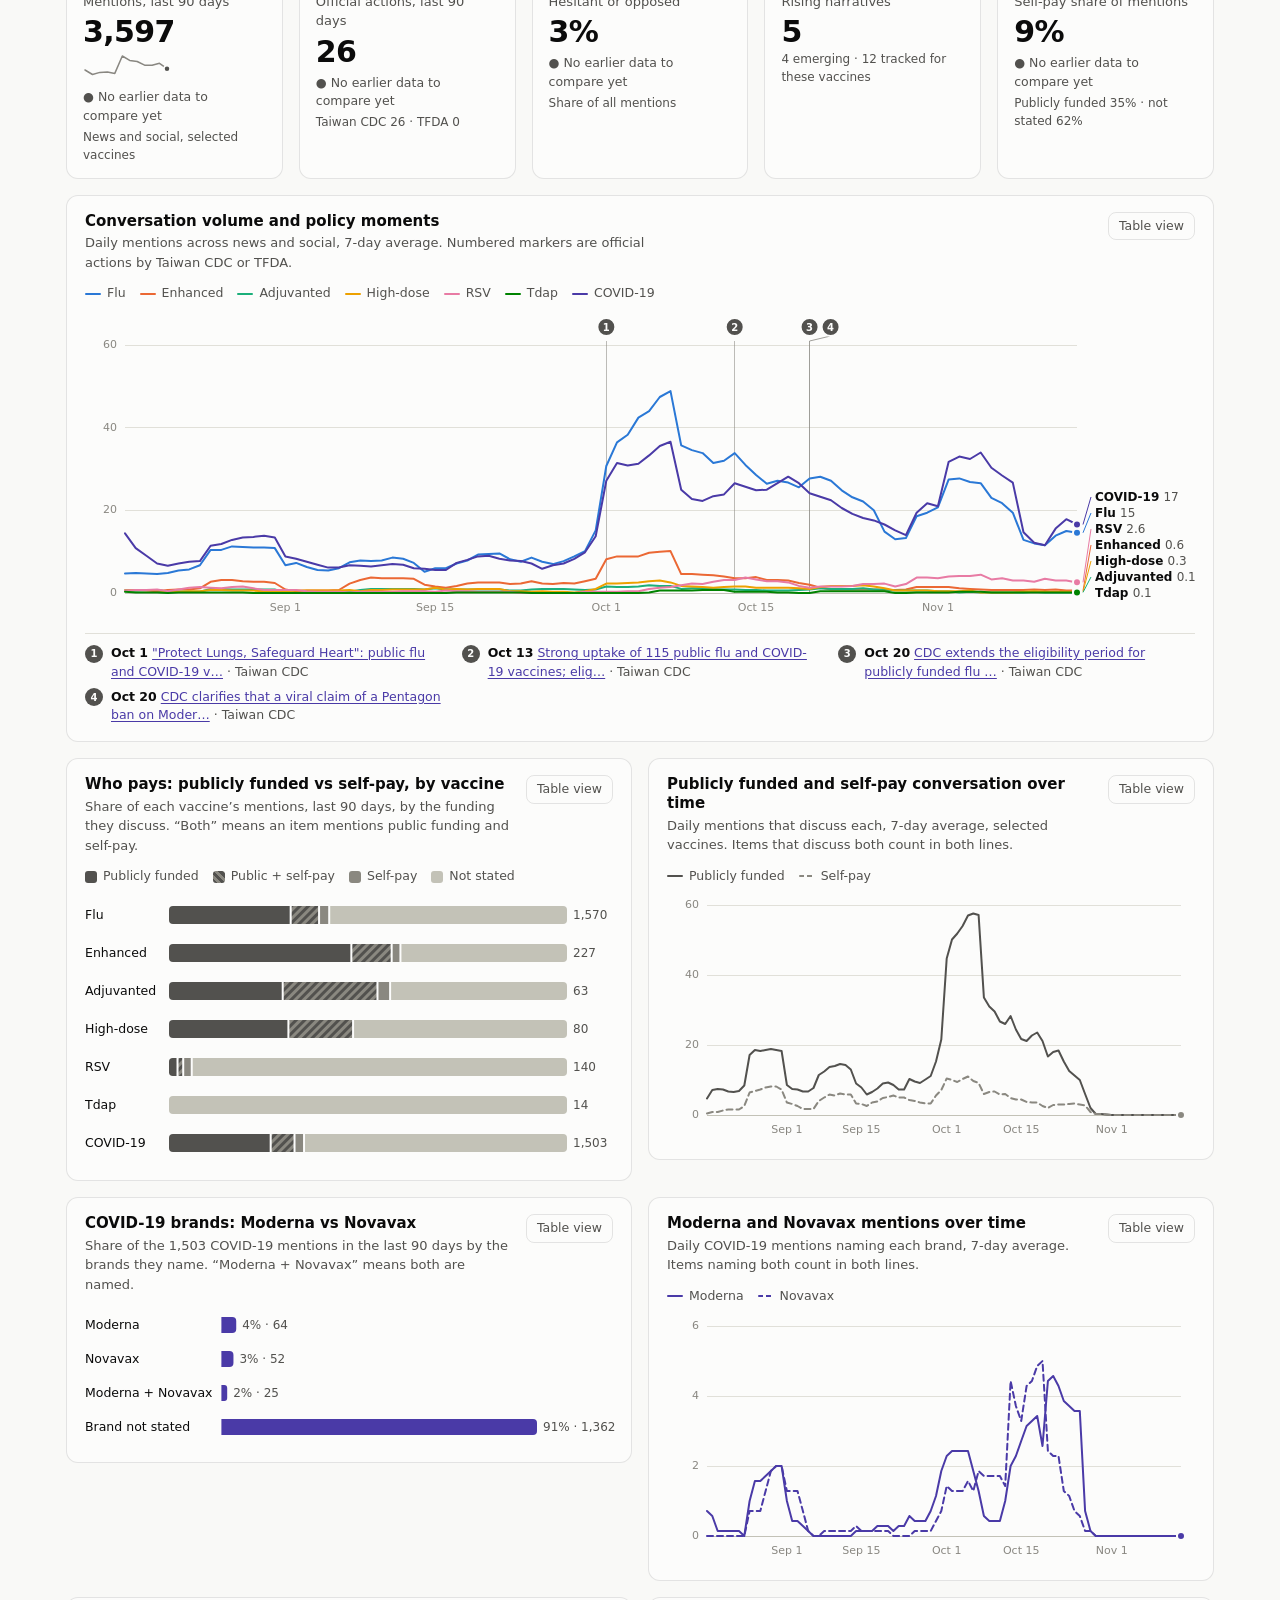
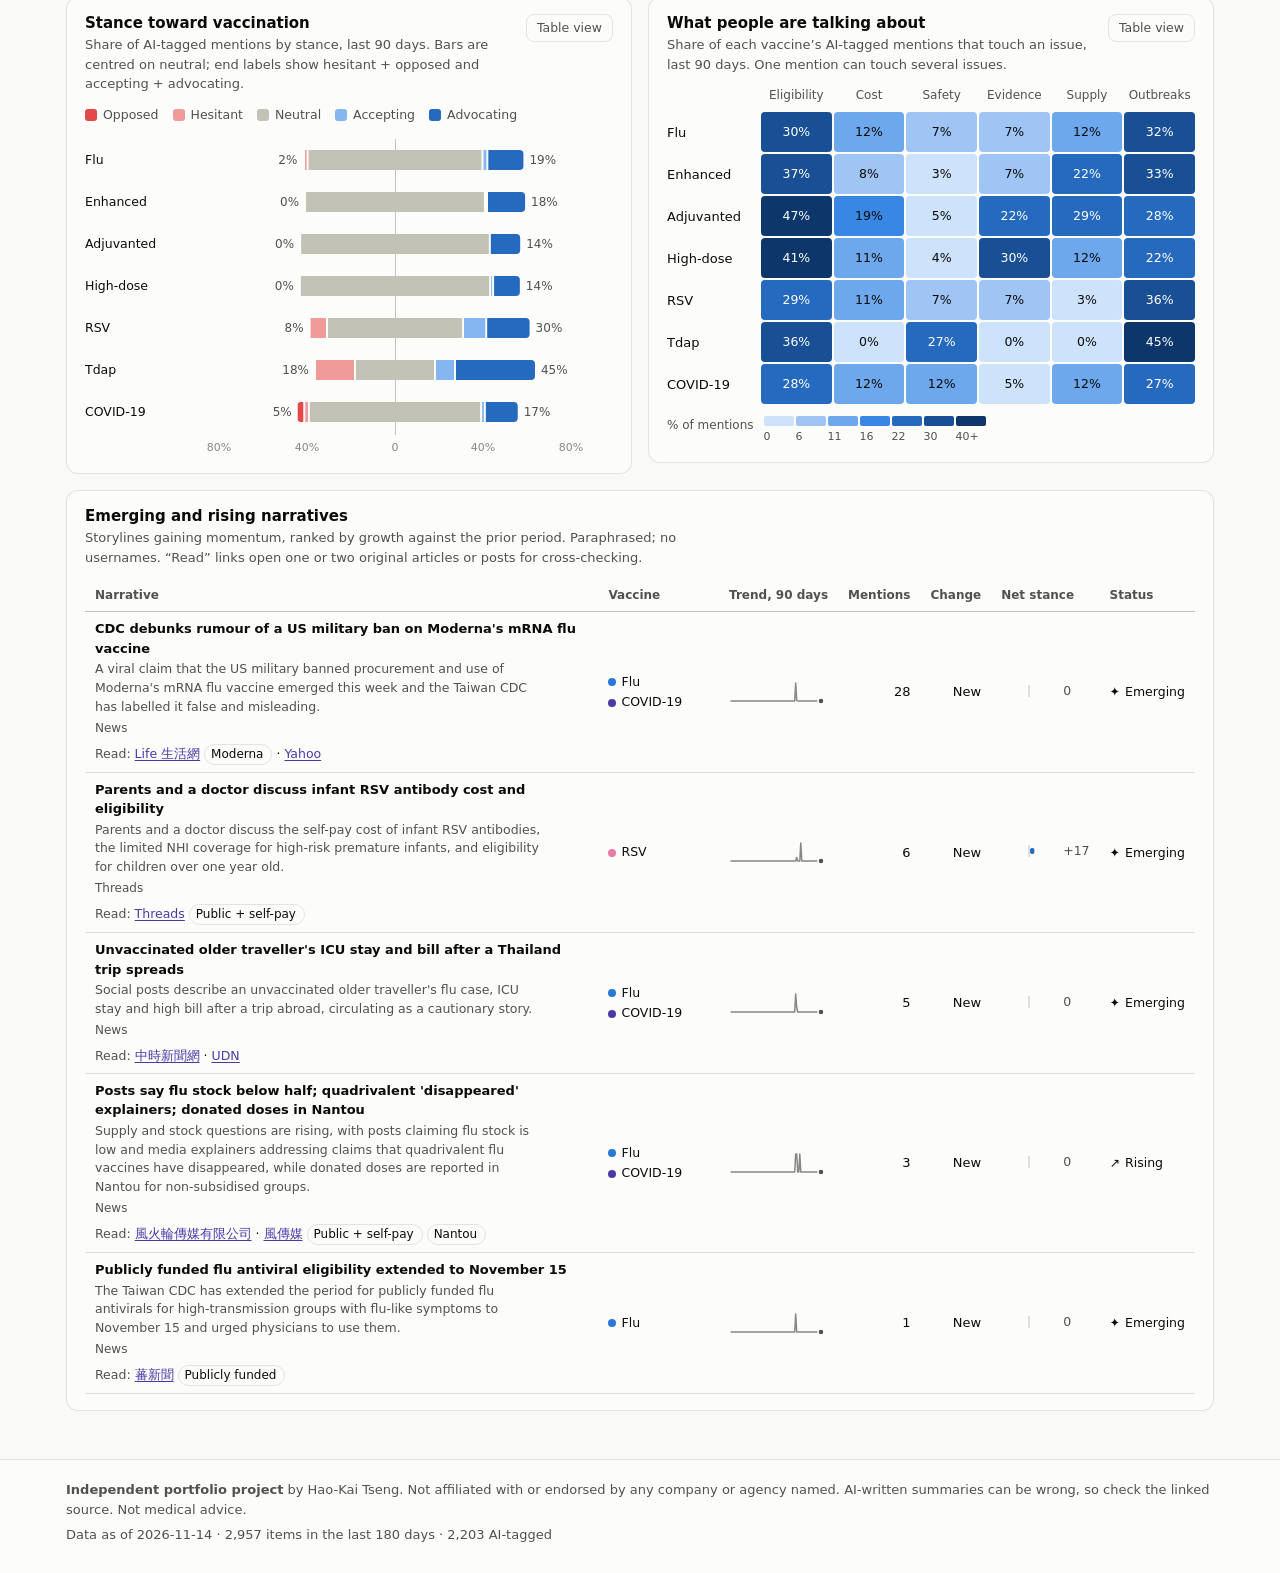
==== commit 42a10310: "Pause Apify collection honestly when the monthly credit runs out On 9 Nov the free plan's US$5 ran o" ====
--- a/site/index.html
+++ b/site/index.html
@@ -149,7 +149,7 @@
           <h3 class="card-title">Limitations</h3>
           <ul class="plain" style="margin-top:12px">
             <li>Facebook coverage is limited to public pages.</li>
-            <li>Threads and Facebook arrive through third-party scrapers that break when platforms change.</li>
+            <li>Threads and Facebook arrive through third-party scrapers that break when platforms change. They run on a free monthly allowance; when it runs out they pause, with an amber light, until it resets.</li>
             <li>Keyword-based collection misses posts that never name the vaccine or disease. News headlines that name no vaccine are kept only when they came from a vaccine-specific search, and the AI tagger confirms or drops them.</li>
             <li>News arrives as headlines only. Vaccine types, COVID-19 brands and who pays inside an article are inferred from separate type, brand and public / self-pay searches, which Google matches against the full text.</li>
             <li>Stance, issue and who-pays tags are AI-generated. Posts collected before 2026-10-11 were labelled for who pays from their paraphrase.</li>
@@ -161,7 +161,7 @@
           <h3 class="card-title">限制</h3>
           <ul class="plain" style="margin-top:12px">
             <li>Facebook 僅涵蓋公開粉專。</li>
-            <li>Threads 與 Facebook 透過第三方爬蟲取得，平台改版時可能失效。</li>
+            <li>Threads 與 Facebook 透過第三方爬蟲取得，平台改版時可能失效。兩者使用每月免費額度，額度用完時會暫停（燈號轉為黃色），直到額度重置。</li>
             <li>以關鍵字收集會漏掉從未提及疫苗或疾病名稱的貼文。未提及疫苗的新聞標題，只有來自特定疫苗搜尋時才會保留，並由 AI 標註確認或剔除。</li>
             <li>新聞僅取得標題。文章內提到的疫苗類型、COVID-19 廠牌與費用來源，是由另外的類型、品牌與公費／自費搜尋推得（Google 以全文比對）。</li>
             <li>立場、議題與費用來源標註由 AI 產生。2026-10-11 前收集的貼文，費用來源依其改寫內容判斷。</li>
